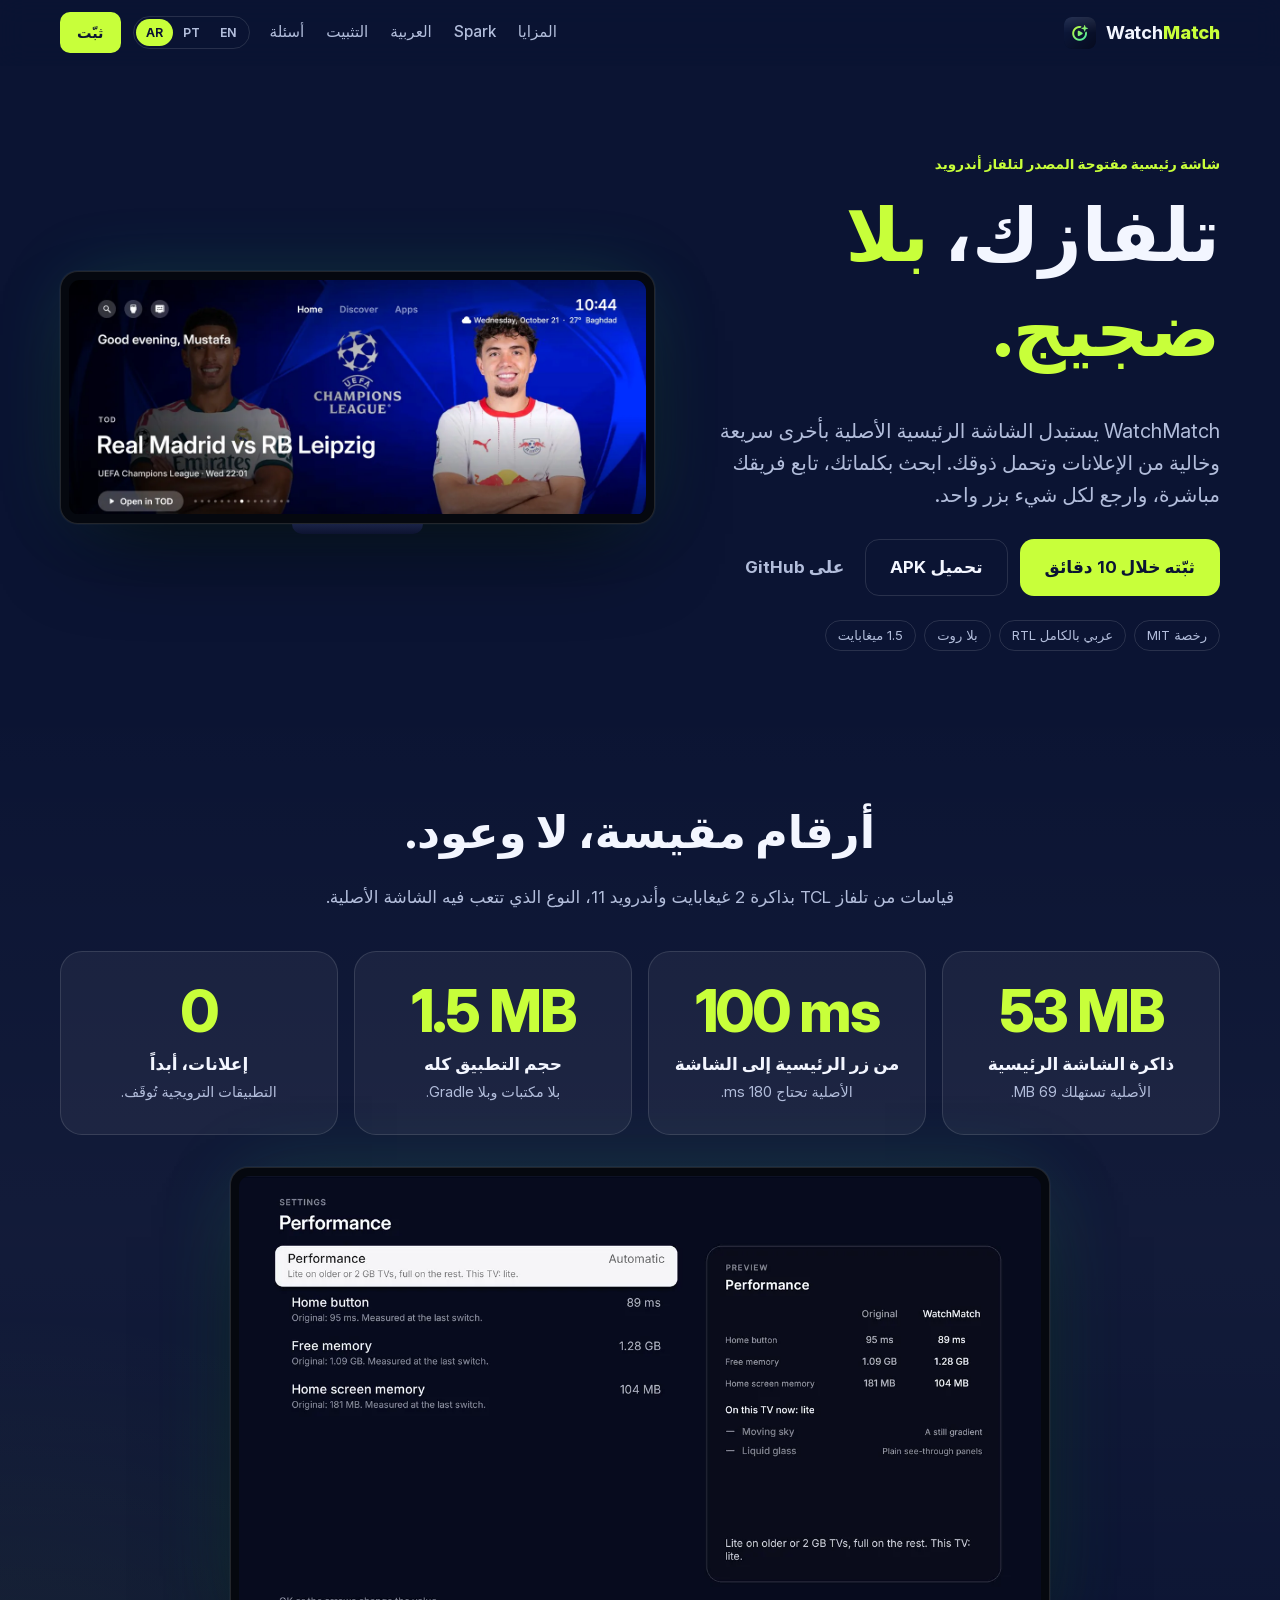
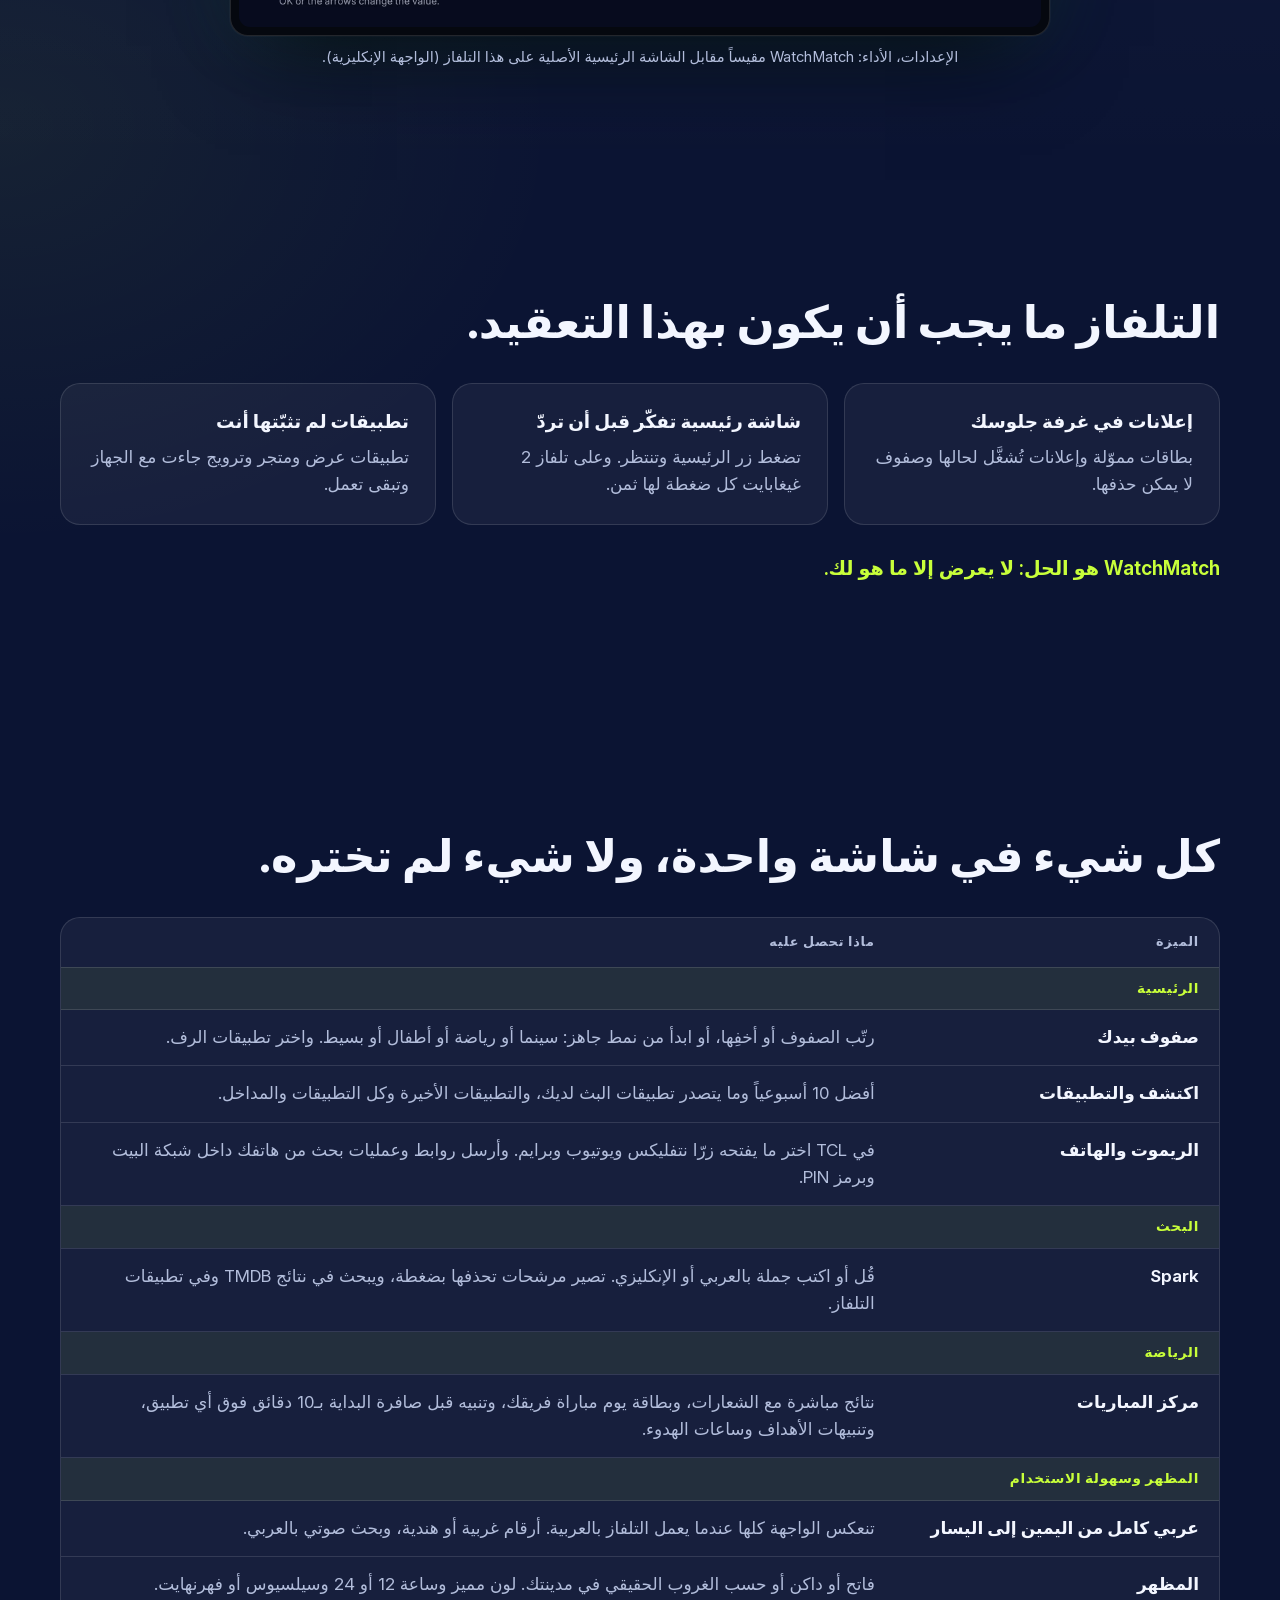
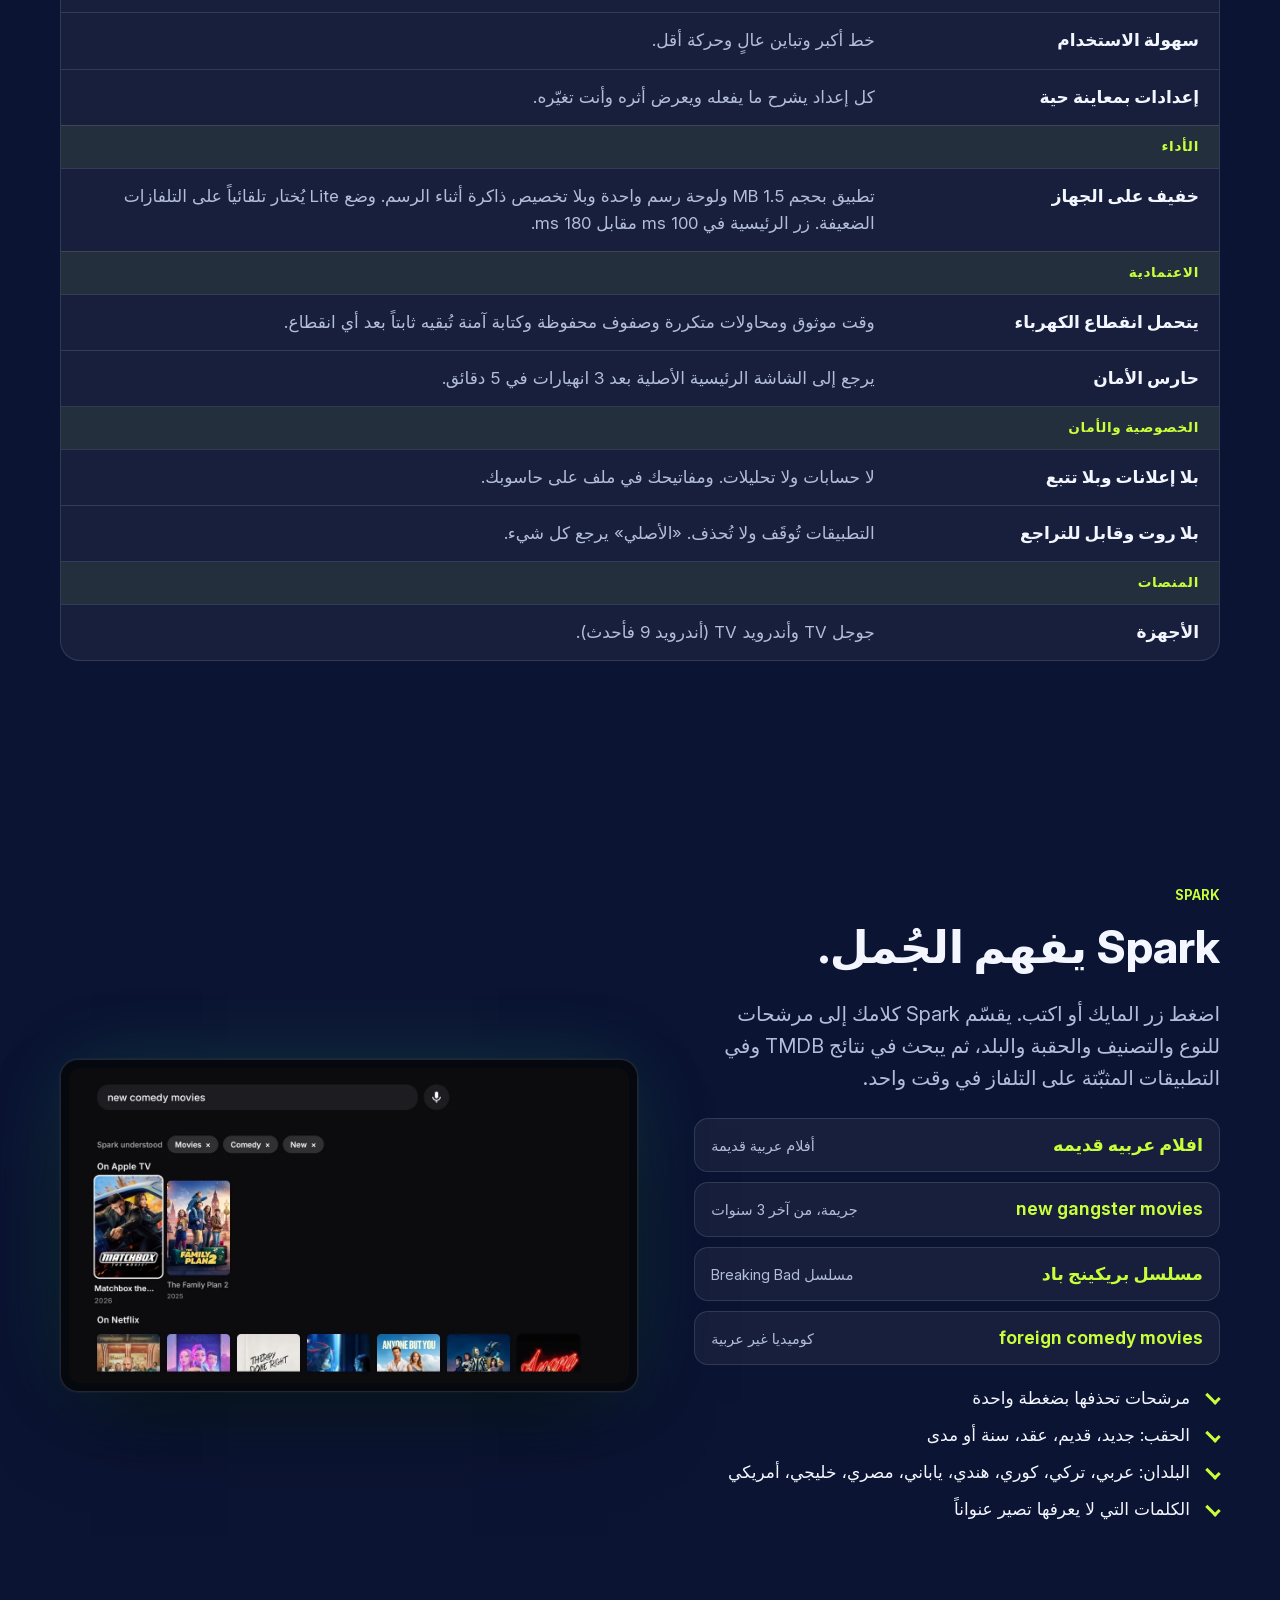
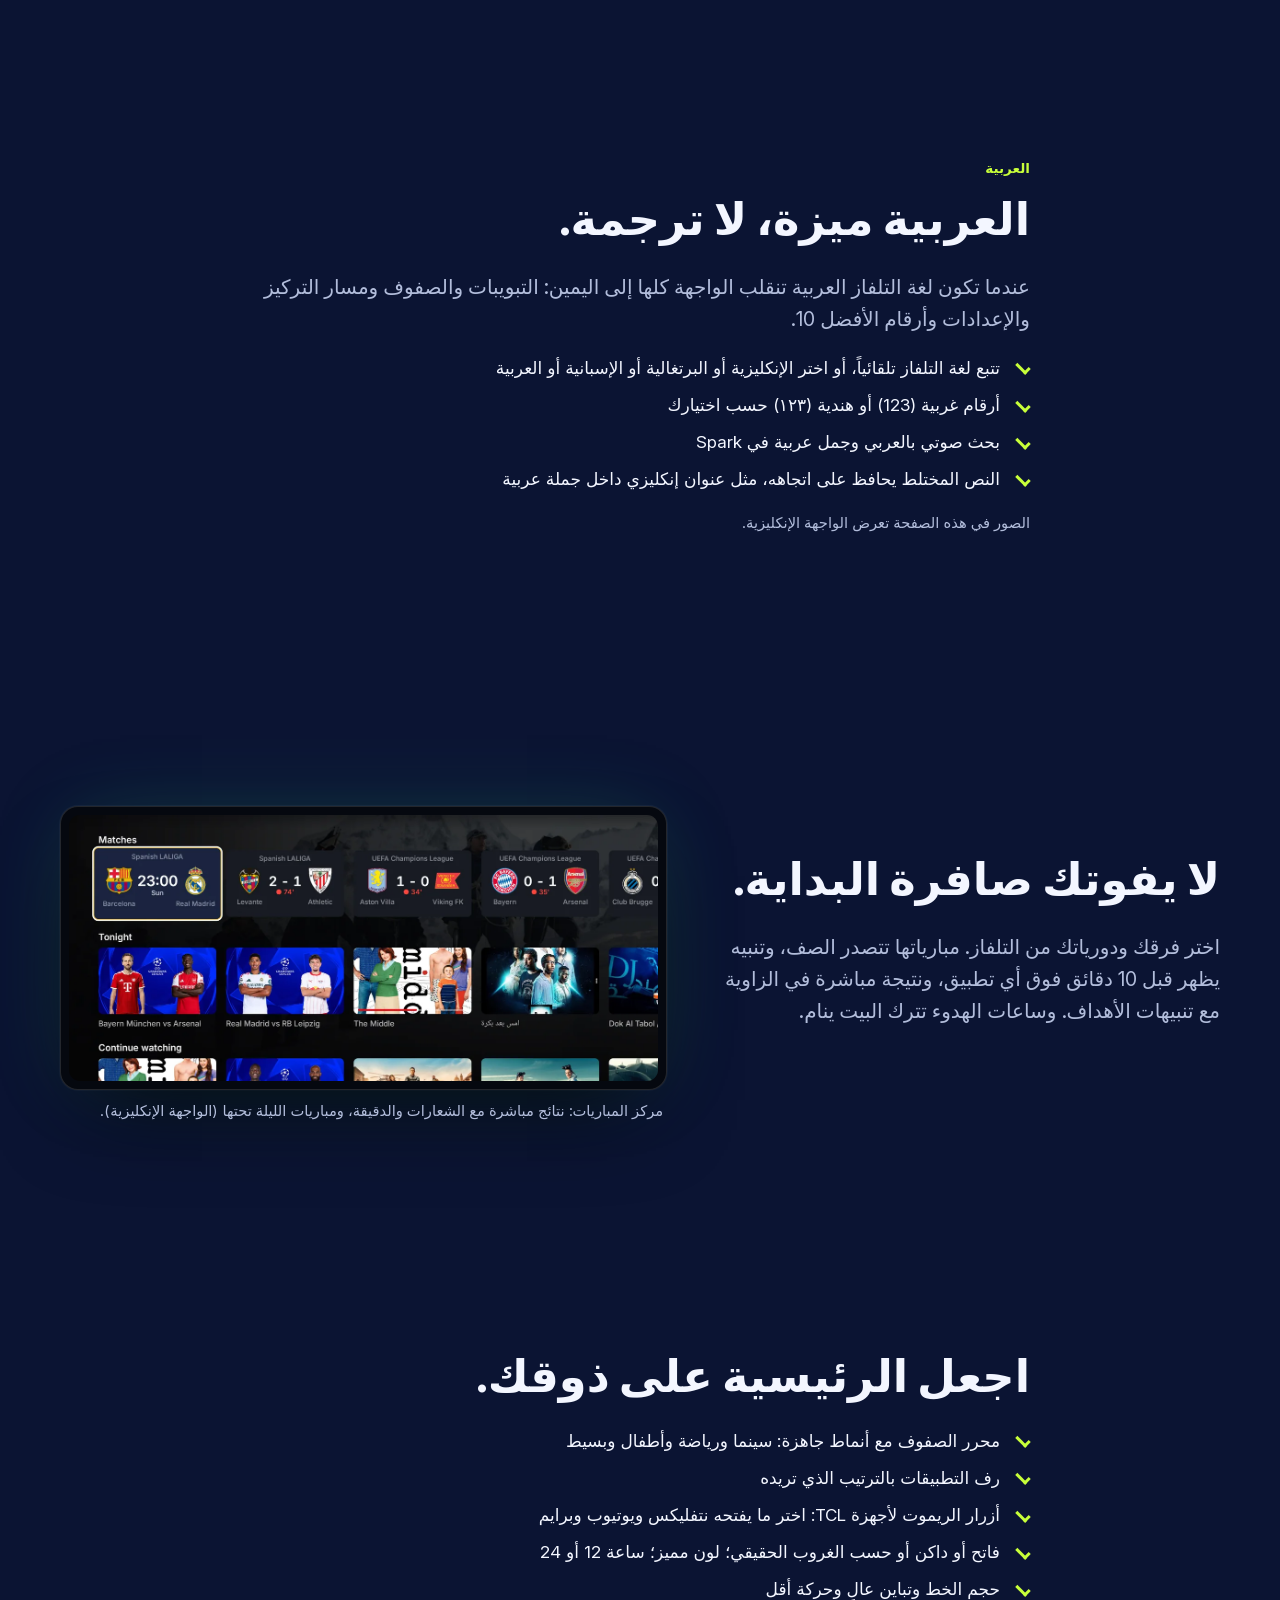
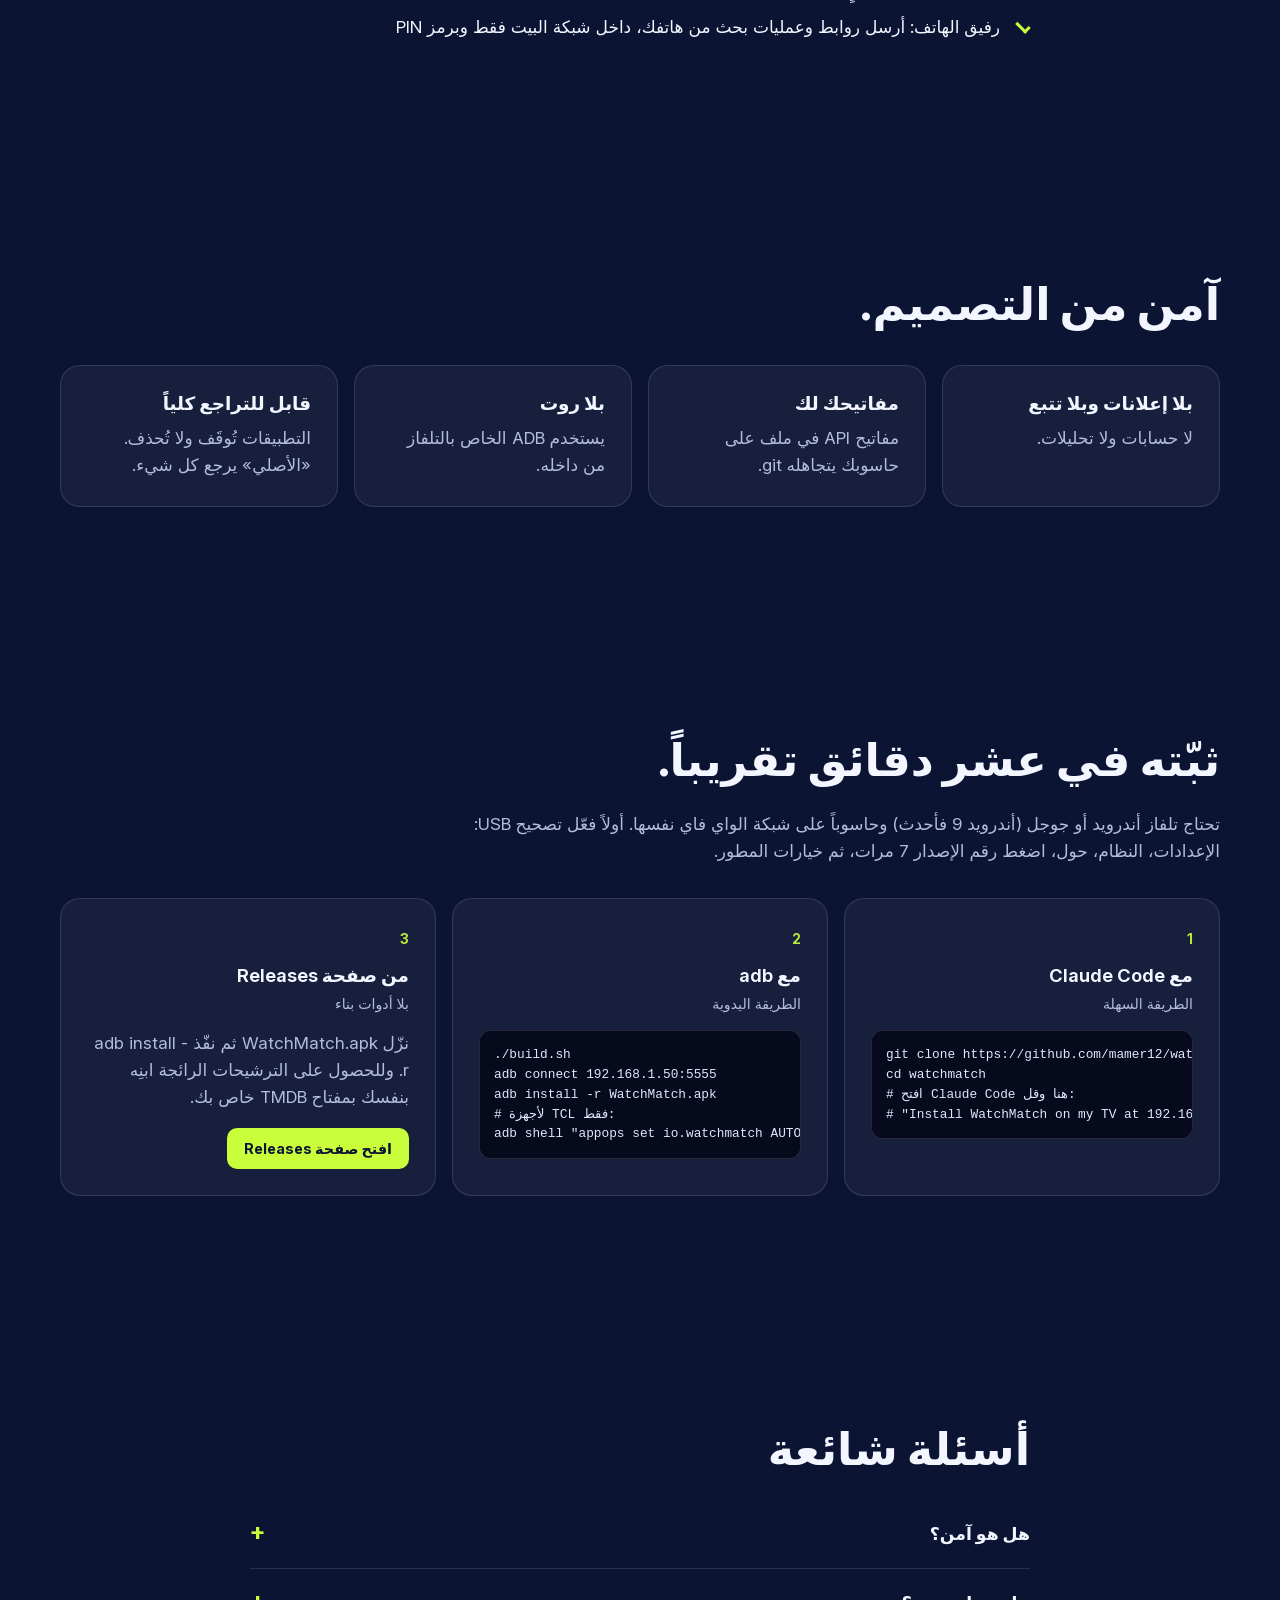
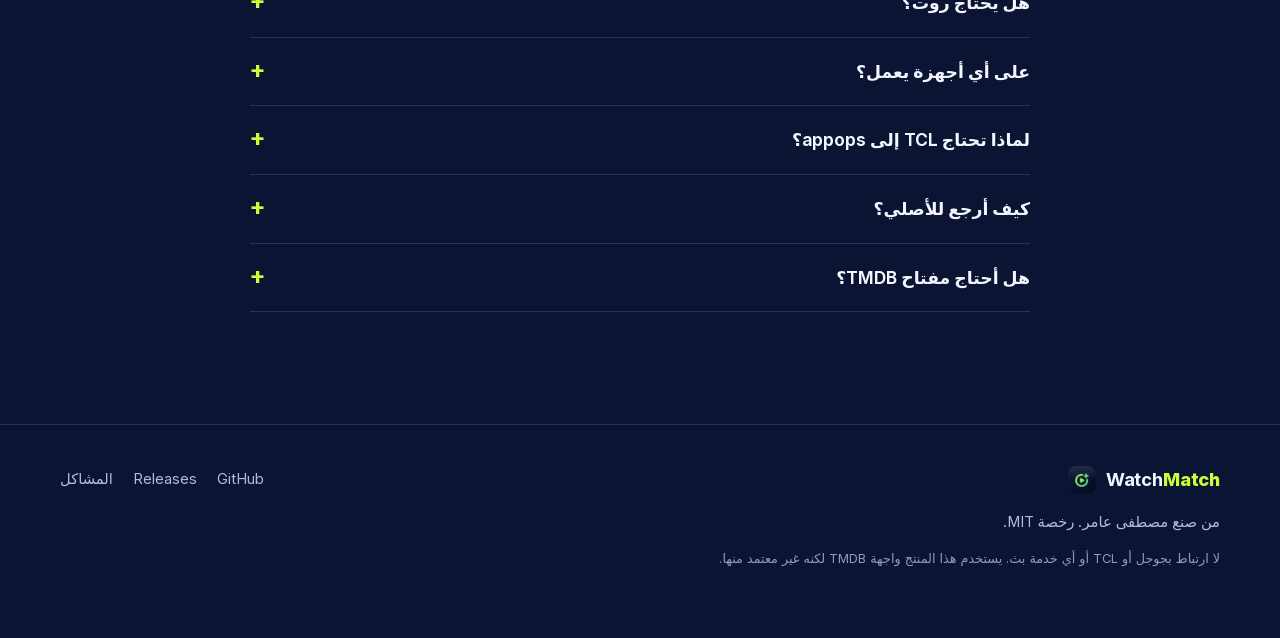
==== docs/ar/index.html @ 1498c00e "WatchMatch A fast Android TV home screen with Spark voice search, Match Centre, Arabic right to left" ====
<!doctype html>
<html lang="ar" dir="rtl">
<head>
  <meta charset="utf-8">
  <meta name="viewport" content="width=device-width, initial-scale=1, viewport-fit=cover">
  
  <title>WatchMatch: شاشة رئيسية سريعة وبلا إعلانات لتلفازك</title>
  <meta name="description" content="شاشة رئيسية مفتوحة المصدر لتلفاز أندرويد وجوجل، مع بحث Spark بالجمل العربية والإنكليزية، وواجهة عربية كاملة من اليمين إلى اليسار، ونتائج المباريات المباشرة وبلا إعلانات. زر واحد يرجع كل شيء.">
  <link rel="canonical" href="https://mamer12.github.io/watchmatch/ar/">
  <link rel="alternate" hreflang="en" href="https://mamer12.github.io/watchmatch/"><link rel="alternate" hreflang="pt-BR" href="https://mamer12.github.io/watchmatch/pt/"><link rel="alternate" hreflang="ar" href="https://mamer12.github.io/watchmatch/ar/"><link rel="alternate" hreflang="x-default" href="https://mamer12.github.io/watchmatch/">
  <meta name="theme-color" content="#0B1433">
  <meta property="og:type" content="website">
  <meta property="og:locale" content="ar_AR">
  <meta property="og:url" content="https://mamer12.github.io/watchmatch/ar/">
  <meta property="og:title" content="WatchMatch">
  <meta property="og:description" content="بلا إعلانات. بحث Spark بالعربي والإنكليزي. نتائج المباريات مباشرة. شاشة رئيسية تستجيب خلال 100 ملّي ثانية.">
  <meta property="og:image" content="https://mamer12.github.io/watchmatch/assets/og-ar.jpg">
  <meta property="og:image:width" content="1200">
  <meta property="og:image:height" content="630">
  <meta name="twitter:card" content="summary_large_image">
  <meta name="twitter:title" content="WatchMatch">
  <meta name="twitter:description" content="بلا إعلانات. بحث Spark بالعربي والإنكليزي. نتائج المباريات مباشرة. شاشة رئيسية تستجيب خلال 100 ملّي ثانية.">
  <meta name="twitter:image" content="https://mamer12.github.io/watchmatch/assets/og-ar.jpg">
  <link rel="icon" type="image/png" href="../assets/favicon-64.png">
  <link rel="apple-touch-icon" href="../assets/apple-touch-icon.png">
  <link rel="preload" href="../assets/fonts/InterVariable.ttf" as="font" type="font/ttf" crossorigin>
  <link rel="preload" as="image" href="../assets/media/home.webp" type="image/webp">
  <link rel="stylesheet" href="../styles.css">
</head>
<body>
<a class="skip" href="#main">انتقل إلى المحتوى</a>
<header class="nav" id="nav">
  <a class="brand" href="#top" aria-label="WatchMatch"><img src="../assets/icon-512.png" alt="" width="32" height="32"><span>Watch<b>Match</b></span></a>
  <nav class="links" aria-label="المزايا"><a href="#features">المزايا</a><a href="#spark">Spark</a><a href="#arabic">العربية</a><a href="#install">التثبيت</a><a href="#faq">أسئلة</a></nav>
  <div class="nav-end">
    <div class="langs" role="group" aria-label="اللغة"><a href="../" hreflang="en" lang="en" data-lang="en" aria-label="English">EN</a><a href="../pt/" hreflang="pt-BR" lang="pt-BR" data-lang="pt" aria-label="Português">PT</a><a href="../ar/" hreflang="ar" lang="ar" data-lang="ar" aria-label="العربية" aria-current="true">AR</a></div>
    <a class="btn btn-sm" href="#install">ثبّت</a>
  </div>
</header>
<main id="main">
<section class="hero" id="top">
  <div class="wrap hero-grid">
    <div class="hero-copy">
      <p class="eyebrow">شاشة رئيسية مفتوحة المصدر لتلفاز أندرويد</p>
      <h1>تلفازك، <span class="lime">بلا ضجيج.</span></h1>
      <p class="lead">WatchMatch يستبدل الشاشة الرئيسية الأصلية بأخرى سريعة وخالية من الإعلانات وتحمل ذوقك. ابحث بكلماتك، تابع فريقك مباشرة، وارجع لكل شيء بزر واحد.</p>
      <div class="cta">
        <a class="btn" href="#install">ثبّته خلال 10 دقائق</a>
        <a class="btn btn-ghost" href="https://github.com/mamer12/watchmatch/releases">تحميل APK</a>
        <a class="btn btn-link" href="https://github.com/mamer12/watchmatch">على GitHub</a>
      </div>
      <ul class="badges"><li>رخصة MIT</li><li>عربي بالكامل RTL</li><li>بلا روت</li><li>1.5 ميغابايت</li></ul>
    </div>
    <div class="hero-shot" data-reveal><figure class="tv tv-hero"><div class="tv-bezel"><video class="shot" src="../assets/media/tour.mp4" poster="../assets/media/home.webp" width="1280" height="720" autoplay muted loop playsinline preload="metadata" aria-label="جولة في WatchMatch: الشاشة الرئيسية واكتشف والتطبيقات وبحث Spark والإعدادات (الواجهة الإنكليزية معروضة)"></video></div><span class="tv-stand" aria-hidden="true"></span></figure></div>
  </div>
</section>

<section class="stats" aria-labelledby="stats-h">
  <div class="wrap">
    <h2 id="stats-h">أرقام مقيسة، لا وعود.</h2>
    <p class="sub">قياسات من تلفاز TCL بذاكرة 2 غيغابايت وأندرويد 11، النوع الذي تتعب فيه الشاشة الأصلية.</p>
    <div class="stat-grid"><div class="stat" data-reveal><b>53 MB</b><span>ذاكرة الشاشة الرئيسية</span><small>الأصلية تستهلك 69 MB.</small></div><div class="stat" data-reveal><b>100 ms</b><span>من زر الرئيسية إلى الشاشة</span><small>الأصلية تحتاج 180 ms.</small></div><div class="stat" data-reveal><b>1.5 MB</b><span>حجم التطبيق كله</span><small>بلا مكتبات وبلا Gradle.</small></div><div class="stat" data-reveal><b>0</b><span>إعلانات، أبداً</span><small>التطبيقات الترويجية تُوقَف.</small></div></div>
    <figure class="fig" data-reveal><div class="tv-bezel"><img class="shot" src="../assets/media/settings-performance.webp" width="1280" height="720" alt="صفحة الأداء في إعدادات WatchMatch تقارن زمن زر الرئيسية والذاكرة بالشاشة الأصلية (الواجهة الإنكليزية معروضة)" loading="lazy" decoding="async"></div><figcaption>الإعدادات، الأداء: WatchMatch مقيساً مقابل الشاشة الرئيسية الأصلية على هذا التلفاز (الواجهة الإنكليزية).</figcaption></figure>
  </div>
</section>

<section class="why">
  <div class="wrap">
    <h2>التلفاز ما يجب أن يكون بهذا التعقيد.</h2>
    <div class="cards3"><div class="card" data-reveal><h3>إعلانات في غرفة جلوسك</h3><p>بطاقات مموّلة وإعلانات تُشغَّل لحالها وصفوف لا يمكن حذفها.</p></div><div class="card" data-reveal><h3>شاشة رئيسية تفكّر قبل أن تردّ</h3><p>تضغط زر الرئيسية وتنتظر. وعلى تلفاز 2 غيغابايت كل ضغطة لها ثمن.</p></div><div class="card" data-reveal><h3>تطبيقات لم تثبّتها أنت</h3><p>تطبيقات عرض ومتجر وترويج جاءت مع الجهاز وتبقى تعمل.</p></div></div>
    <p class="why-end">WatchMatch هو الحل: لا يعرض إلا ما هو لك.</p>
  </div>
</section>

<section id="features" class="features">
  <div class="wrap">
    <h2>كل شيء في شاشة واحدة، ولا شيء لم تختره.</h2>
    <div class="ft-wrap" data-reveal><table class="ft"><thead><tr><th scope="col">الميزة</th><th scope="col">ماذا تحصل عليه</th></tr></thead><tbody><tr class="grp"><th colspan="2" scope="colgroup">الرئيسية</th></tr><tr><th scope="row">صفوف بيدك</th><td>رتّب الصفوف أو أخفِها، أو ابدأ من نمط جاهز: سينما أو رياضة أو أطفال أو بسيط. واختر تطبيقات الرف.</td></tr><tr><th scope="row">اكتشف والتطبيقات</th><td>أفضل 10 أسبوعياً وما يتصدر تطبيقات البث لديك، والتطبيقات الأخيرة وكل التطبيقات والمداخل.</td></tr><tr><th scope="row">الريموت والهاتف</th><td>في TCL اختر ما يفتحه زرّا نتفليكس ويوتيوب وبرايم. وأرسل روابط وعمليات بحث من هاتفك داخل شبكة البيت وبرمز PIN.</td></tr><tr class="grp"><th colspan="2" scope="colgroup">البحث</th></tr><tr><th scope="row">Spark</th><td>قُل أو اكتب جملة بالعربي أو الإنكليزي. تصير مرشحات تحذفها بضغطة، ويبحث في نتائج TMDB وفي تطبيقات التلفاز.</td></tr><tr class="grp"><th colspan="2" scope="colgroup">الرياضة</th></tr><tr><th scope="row">مركز المباريات</th><td>نتائج مباشرة مع الشعارات، وبطاقة يوم مباراة فريقك، وتنبيه قبل صافرة البداية بـ10 دقائق فوق أي تطبيق، وتنبيهات الأهداف وساعات الهدوء.</td></tr><tr class="grp"><th colspan="2" scope="colgroup">المظهر وسهولة الاستخدام</th></tr><tr><th scope="row">عربي كامل من اليمين إلى اليسار</th><td>تنعكس الواجهة كلها عندما يعمل التلفاز بالعربية. أرقام غربية أو هندية، وبحث صوتي بالعربي.</td></tr><tr><th scope="row">المظهر</th><td>فاتح أو داكن أو حسب الغروب الحقيقي في مدينتك. لون مميز وساعة 12 أو 24 وسيلسيوس أو فهرنهايت.</td></tr><tr><th scope="row">سهولة الاستخدام</th><td>خط أكبر وتباين عالٍ وحركة أقل.</td></tr><tr><th scope="row">إعدادات بمعاينة حية</th><td>كل إعداد يشرح ما يفعله ويعرض أثره وأنت تغيّره.</td></tr><tr class="grp"><th colspan="2" scope="colgroup">الأداء</th></tr><tr><th scope="row">خفيف على الجهاز</th><td>تطبيق بحجم 1.5 MB ولوحة رسم واحدة وبلا تخصيص ذاكرة أثناء الرسم. وضع Lite يُختار تلقائياً على التلفازات الضعيفة. زر الرئيسية في 100 ms مقابل 180 ms.</td></tr><tr class="grp"><th colspan="2" scope="colgroup">الاعتمادية</th></tr><tr><th scope="row">يتحمل انقطاع الكهرباء</th><td>وقت موثوق ومحاولات متكررة وصفوف محفوظة وكتابة آمنة تُبقيه ثابتاً بعد أي انقطاع.</td></tr><tr><th scope="row">حارس الأمان</th><td>يرجع إلى الشاشة الرئيسية الأصلية بعد 3 انهيارات في 5 دقائق.</td></tr><tr class="grp"><th colspan="2" scope="colgroup">الخصوصية والأمان</th></tr><tr><th scope="row">بلا إعلانات وبلا تتبع</th><td>لا حسابات ولا تحليلات. ومفاتيحك في ملف على حاسوبك.</td></tr><tr><th scope="row">بلا روت وقابل للتراجع</th><td>التطبيقات تُوقَف ولا تُحذف. «الأصلي» يرجع كل شيء.</td></tr><tr class="grp"><th colspan="2" scope="colgroup">المنصات</th></tr><tr><th scope="row">الأجهزة</th><td>جوجل TV وأندرويد TV (أندرويد 9 فأحدث).</td></tr></tbody></table></div>
  </div>
</section>



<section id="spark" class="spark">
  <div class="wrap two">
    <div>
      <p class="eyebrow">Spark</p>
      <h2>Spark يفهم الجُمل.</h2>
      <p class="lead">اضغط زر المايك أو اكتب. يقسّم Spark كلامك إلى مرشحات للنوع والتصنيف والحقبة والبلد، ثم يبحث في نتائج TMDB وفي التطبيقات المثبّتة على التلفاز في وقت واحد.</p>
      <ul class="examples"><li data-reveal><q dir="auto">افلام عربيه قديمه</q><span>أفلام عربية قديمة</span></li><li data-reveal><q dir="auto">new gangster movies</q><span>جريمة، من آخر 3 سنوات</span></li><li data-reveal><q dir="auto">مسلسل بريكينج باد</q><span>مسلسل Breaking Bad</span></li><li data-reveal><q dir="auto">foreign comedy movies</q><span>كوميديا غير عربية</span></li></ul>
      <ul class="ticks"><li>مرشحات تحذفها بضغطة واحدة</li><li>الحقب: جديد، قديم، عقد، سنة أو مدى</li><li>البلدان: عربي، تركي، كوري، هندي، ياباني، مصري، خليجي، أمريكي</li><li>الكلمات التي لا يعرفها تصير عنواناً</li></ul>
    </div>
    <div><figure class="fig" data-reveal><div class="tv-bezel"><img class="shot" src="../assets/media/spark.webp" width="1280" height="720" alt="Spark يحوّل جملة new comedy movies إلى مرشحات Movies وComedy وNew مع نتائج على Apple TV وNetflix (الواجهة الإنكليزية معروضة)" loading="lazy" decoding="async"></div></figure></div>
  </div>
</section>

<section id="arabic" class="arabic">
  <div class="wrap narrow">
    <p class="eyebrow">العربية</p>
    <h2>العربية ميزة، لا ترجمة.</h2>
    <p class="lead">عندما تكون لغة التلفاز العربية تنقلب الواجهة كلها إلى اليمين: التبويبات والصفوف ومسار التركيز والإعدادات وأرقام الأفضل 10.</p>
    <ul class="ticks"><li>تتبع لغة التلفاز تلقائياً، أو اختر الإنكليزية أو البرتغالية أو الإسبانية أو العربية</li><li>أرقام غربية (123) أو هندية (١٢٣) حسب اختيارك</li><li>بحث صوتي بالعربي وجمل عربية في Spark</li><li>النص المختلط يحافظ على اتجاهه، مثل عنوان إنكليزي داخل جملة عربية</li></ul>
    <p class="note">الصور في هذه الصفحة تعرض الواجهة الإنكليزية.</p>
  </div>
</section>

<section class="two-cols sports">
  <div class="wrap two flip2">
    <div><h2>لا يفوتك صافرة البداية.</h2><p class="lead">اختر فرقك ودورياتك من التلفاز. مبارياتها تتصدر الصف، وتنبيه يظهر قبل 10 دقائق فوق أي تطبيق، ونتيجة مباشرة في الزاوية مع تنبيهات الأهداف. وساعات الهدوء تترك البيت ينام.</p></div>
    <div><figure class="fig" data-reveal><div class="tv-bezel"><img class="shot" src="../assets/media/matches.webp" width="1280" height="577" alt="صف مركز المباريات مع نتائج مباشرة وشعارات الأندية ومباريات الليلة تحتها (الواجهة الإنكليزية معروضة)" loading="lazy" decoding="async"></div><figcaption>مركز المباريات: نتائج مباشرة مع الشعارات والدقيقة، ومباريات الليلة تحتها (الواجهة الإنكليزية).</figcaption></figure></div>
  </div>
</section>

<section class="control">
  <div class="wrap narrow"><h2>اجعل الرئيسية على ذوقك.</h2><ul class="ticks"><li>محرر الصفوف مع أنماط جاهزة: سينما ورياضة وأطفال وبسيط</li><li>رف التطبيقات بالترتيب الذي تريده</li><li>أزرار الريموت لأجهزة TCL: اختر ما يفتحه نتفليكس ويوتيوب وبرايم</li><li>فاتح أو داكن أو حسب الغروب الحقيقي؛ لون مميز؛ ساعة 12 أو 24</li><li>حجم الخط وتباين عالٍ وحركة أقل</li><li>رفيق الهاتف: أرسل روابط وعمليات بحث من هاتفك، داخل شبكة البيت فقط وبرمز PIN</li></ul></div>
</section>

<section class="privacy">
  <div class="wrap">
    <h2>آمن من التصميم.</h2>
    <div class="grid4"><div class="card" data-reveal><h3>بلا إعلانات وبلا تتبع</h3><p>لا حسابات ولا تحليلات.</p></div><div class="card" data-reveal><h3>مفاتيحك لك</h3><p>مفاتيح API في ملف على حاسوبك يتجاهله git.</p></div><div class="card" data-reveal><h3>بلا روت</h3><p>يستخدم ADB الخاص بالتلفاز من داخله.</p></div><div class="card" data-reveal><h3>قابل للتراجع كلياً</h3><p>التطبيقات تُوقَف ولا تُحذف. «الأصلي» يرجع كل شيء.</p></div></div>
  </div>
</section>

<section id="install" class="install">
  <div class="wrap">
    <h2>ثبّته في عشر دقائق تقريباً.</h2>
    <p class="sub">تحتاج تلفاز أندرويد أو جوجل (أندرويد 9 فأحدث) وحاسوباً على شبكة الواي فاي نفسها. أولاً فعّل تصحيح USB: الإعدادات، النظام، حول، اضغط رقم الإصدار 7 مرات، ثم خيارات المطور.</p>
    <div class="cards3 paths"><div class="card path" data-reveal><span class="num">1</span><h3>مع Claude Code</h3><small>الطريقة السهلة</small><pre dir="ltr"><code>git clone https://github.com/mamer12/watchmatch
cd watchmatch
# افتح Claude Code هنا وقل:
# &quot;Install WatchMatch on my TV at 192.168.1.50. I live in Baghdad.&quot;</code></pre></div><div class="card path" data-reveal><span class="num">2</span><h3>مع adb</h3><small>الطريقة اليدوية</small><pre dir="ltr"><code>./build.sh
adb connect 192.168.1.50:5555
adb install -r WatchMatch.apk
# لأجهزة TCL فقط:
adb shell &quot;appops set io.watchmatch AUTO_START allow || appops set io.watchmatch APP_AUTO_START allow&quot;</code></pre></div><div class="card path" data-reveal><span class="num">3</span><h3>من صفحة Releases</h3><small>بلا أدوات بناء</small><p>نزّل WatchMatch.apk ثم نفّذ adb install -r. وللحصول على الترشيحات الرائجة ابنِه بنفسك بمفتاح TMDB خاص بك.</p><a class="btn btn-sm" href="https://github.com/mamer12/watchmatch/releases">افتح صفحة Releases</a></div></div>
  </div>
</section>

<section id="faq" class="faq">
  <div class="wrap narrow">
    <h2>أسئلة شائعة</h2>
    <details><summary>هل هو آمن؟</summary><p>لا يحذف أي تطبيق، ويضع الصورة والصوت والمداخل وخدمات جوجل في قائمة محمية، ويمكن التراجع عن كل شيء. والشيفرة مفتوحة لتقرأها.</p></details><details><summary>هل يحتاج روت؟</summary><p>لا. بعد أن تسمح بالتصحيح مرة واحدة يستخدم التطبيق ADB الخاص بالتلفاز عبر 127.0.0.1.</p></details><details><summary>على أي أجهزة يعمل؟</summary><p>جوجل TV وأندرويد TV من أندرويد 9: TCL وسوني وهايسنس وفيليبس وشاومي وChromecast وGoogle TV Streamer وonn 4K وNVIDIA Shield.</p></details><details><summary>لماذا تحتاج TCL إلى appops؟</summary><p>TCL تمنع الخدمات الخلفية افتراضياً، فلا يعمل التبديل ولا حارس الأمان. سطرا appops يسمحان لها.</p></details><details><summary>كيف أرجع للأصلي؟</summary><p>افتح WatchMatch ثم الشاشة الرئيسية ثم «الأصلي». يرجع كل شيء كما كان. وبعد ثلاثة انهيارات في خمس دقائق يرجع تلقائياً.</p></details><details><summary>هل أحتاج مفتاح TMDB؟</summary><p>فقط لترشيحات الأفلام الرائجة وصور شاشة التوقف. مجاني ويستغرق دقيقتين.</p></details>
  </div>
</section>
</main>
<footer class="foot">
  <div class="wrap">
    <div class="foot-row">
      <a class="brand" href="#top"><img src="../assets/icon-512.png" alt="" width="28" height="28"><span>Watch<b>Match</b></span></a>
      <nav aria-label="GitHub"><a href="https://github.com/mamer12/watchmatch">GitHub</a><a href="https://github.com/mamer12/watchmatch/releases">Releases</a><a href="https://github.com/mamer12/watchmatch/issues">المشاكل</a></nav>
    </div>
    <p>من صنع مصطفى عامر. رخصة MIT.</p>
    <p class="fine">لا ارتباط بجوجل أو TCL أو أي خدمة بث. يستخدم هذا المنتج واجهة TMDB لكنه غير معتمد منها.</p>
  </div>
</footer>
<script src="../app.js" defer></script>
</body>
</html>
---- docs/styles.css ----
@font-face {
  font-family: "Inter";
  src: url("assets/fonts/InterVariable.ttf") format("truetype");
  font-weight: 100 900;
  font-display: swap;
}

:root {
  --bg: #0b1433;
  --bg-2: #0f1b42;
  --card: rgba(255, 255, 255, 0.05);
  --card-2: rgba(255, 255, 255, 0.09);
  --line: rgba(255, 255, 255, 0.12);
  --ink: #f3f6ff;
  --muted: #b2bddb;
  --lime: #c8ff3a;
  --lime-ink: #0b1433;
  --green: #35e08a;
  --max: 1160px;
  --ease: cubic-bezier(0.16, 1, 0.3, 1);
  color-scheme: dark;
}

*, *::before, *::after { box-sizing: border-box; }
html { scroll-behavior: smooth; scroll-padding-top: 76px; -webkit-text-size-adjust: 100%; }
body {
  margin: 0;
  background: var(--bg);
  color: var(--ink);
  font-family: "Inter", "Noto Sans Arabic", "Segoe UI", Tahoma, system-ui, sans-serif;
  font-size: 17px;
  line-height: 1.6;
  -webkit-font-smoothing: antialiased;
  background-image: radial-gradient(900px 500px at 80% -5%, rgba(53, 224, 138, 0.14), transparent 70%),
    radial-gradient(800px 600px at 0% 20%, rgba(200, 255, 58, 0.06), transparent 70%);
  background-repeat: no-repeat;
}
img { max-width: 100%; height: auto; display: block; }
a { color: inherit; }
h1, h2, h3 { line-height: 1.12; margin: 0 0 0.5em; letter-spacing: -0.02em; }
:lang(ar) h1, :lang(ar) h2, :lang(ar) h3 { letter-spacing: 0; line-height: 1.3; }
h1 { font-size: clamp(2.5rem, 6vw, 4.6rem); font-weight: 800; }
h2 { font-size: clamp(1.8rem, 3.6vw, 2.8rem); font-weight: 750; }
h3 { font-size: 1.15rem; font-weight: 650; }
p { margin: 0 0 1em; }
.wrap { width: min(var(--max), 100% - 32px); margin-inline: auto; }
.narrow { max-width: 780px; }
section { padding: clamp(56px, 9vw, 112px) 0; }
.lime { color: var(--lime); }
.eyebrow { color: var(--lime); font-weight: 650; font-size: 0.85rem; letter-spacing: 0.12em; text-transform: uppercase; margin-bottom: 0.8em; }
:lang(ar) .eyebrow { letter-spacing: 0; }
.lead { font-size: clamp(1.05rem, 1.6vw, 1.25rem); color: var(--muted); max-width: 40em; }
.sub { color: var(--muted); max-width: 44em; }

.skip { position: absolute; inset-inline-start: 12px; top: -60px; background: var(--lime); color: var(--lime-ink); padding: 8px 14px; border-radius: 8px; z-index: 100; font-weight: 650; }
.skip:focus { top: 10px; }
:focus-visible { outline: 3px solid var(--lime); outline-offset: 3px; border-radius: 6px; }

/* nav */
.nav { position: sticky; top: 0; z-index: 50; display: flex; align-items: center; gap: 20px; padding: 12px max(16px, calc((100% - var(--max)) / 2)); background: rgba(11, 20, 51, 0.72); backdrop-filter: blur(14px); -webkit-backdrop-filter: blur(14px); border-bottom: 1px solid transparent; transition: border-color 0.3s; }
.nav.scrolled { border-color: var(--line); }
.brand { display: inline-flex; align-items: center; gap: 10px; text-decoration: none; font-weight: 700; font-size: 1.15rem; letter-spacing: -0.01em; direction: ltr; }
.brand img { border-radius: 8px; }
.brand b { color: var(--lime); font-weight: 800; }
.links { display: flex; gap: 22px; margin-inline-start: auto; }
.links a { text-decoration: none; color: var(--muted); font-size: 0.95rem; font-weight: 500; transition: color 0.2s; }
.links a:hover { color: var(--ink); }
.nav-end { display: flex; align-items: center; gap: 12px; }
.langs { display: inline-flex; border: 1px solid var(--line); border-radius: 999px; padding: 2px; }
.langs a { text-decoration: none; font-size: 0.75rem; font-weight: 650; padding: 4px 10px; border-radius: 999px; color: var(--muted); }
.langs a[aria-current] { background: var(--lime); color: var(--lime-ink); }

/* buttons */
.btn { display: inline-flex; align-items: center; justify-content: center; gap: 8px; padding: 14px 24px; border-radius: 14px; background: var(--lime); color: var(--lime-ink); font-weight: 700; text-decoration: none; border: 1px solid transparent; transition: transform 0.25s var(--ease), box-shadow 0.25s; }
.btn:hover { transform: translateY(-2px); box-shadow: 0 10px 30px -8px rgba(200, 255, 58, 0.55); }
.btn-sm { padding: 8px 16px; border-radius: 10px; font-size: 0.9rem; }
.btn-ghost { background: transparent; color: var(--ink); border-color: var(--line); }
.btn-ghost:hover { box-shadow: none; background: var(--card-2); }
.btn-link { background: transparent; color: var(--muted); padding-inline: 8px; }
.btn-link:hover { box-shadow: none; color: var(--ink); }

/* hero */
.hero { padding-top: clamp(40px, 7vw, 88px); padding-bottom: 40px; }
.hero-grid { display: grid; grid-template-columns: minmax(0, 1fr) minmax(0, 1.15fr); gap: 48px; align-items: center; }
.cta { display: flex; flex-wrap: wrap; gap: 12px; margin: 28px 0 24px; align-items: center; }
.badges { list-style: none; padding: 0; margin: 0; display: flex; flex-wrap: wrap; gap: 8px; }
.badges li { border: 1px solid var(--line); border-radius: 999px; padding: 4px 12px; font-size: 0.82rem; color: var(--muted); }

/* TV frame */
.tv { margin: 0; }
.tv-bezel { background: #05080f; padding: 8px; border-radius: 18px; border: 1px solid var(--line); box-shadow: 0 40px 90px -30px rgba(0, 0, 0, 0.8), 0 0 0 1px rgba(255, 255, 255, 0.04), 0 0 80px -20px rgba(53, 224, 138, 0.25); }
.tv-bezel .shot { border-radius: 11px; width: 100%; }
.tv-stand { display: block; width: 22%; height: 10px; margin: 0 auto; background: linear-gradient(#1a2347, #0d1330); border-radius: 0 0 10px 10px; }

/* stats */
.stats { background: linear-gradient(180deg, transparent, rgba(255, 255, 255, 0.03), transparent); text-align: center; }
.stats .sub { margin-inline: auto; }
.stat-grid { display: grid; grid-template-columns: repeat(4, minmax(0, 1fr)); gap: 16px; margin-top: 40px; }
.stat { background: var(--card); border: 1px solid var(--line); border-radius: 22px; padding: 28px 16px; }
.stat b { display: block; font-size: clamp(2.4rem, 5vw, 3.6rem); font-weight: 800; color: var(--lime); letter-spacing: -0.03em; line-height: 1.1; direction: ltr; }
.stat span { display: block; font-weight: 650; margin-top: 8px; }
.stat small { color: var(--muted); font-size: 0.9rem; }

/* cards */
.card { background: var(--card); border: 1px solid var(--line); border-radius: 20px; padding: 26px; }
.card p { color: var(--muted); margin: 0; }
.cards3 { display: grid; grid-template-columns: repeat(3, minmax(0, 1fr)); gap: 16px; margin-top: 32px; }
.grid4 { display: grid; grid-template-columns: repeat(4, minmax(0, 1fr)); gap: 16px; margin-top: 32px; }
.why-end { margin-top: 28px; font-size: 1.2rem; font-weight: 650; color: var(--lime); }
.feat .num, .path .num { display: inline-block; color: var(--lime); font-weight: 700; font-size: 0.85rem; margin-bottom: 14px; opacity: 0.9; }
.card.big { padding: clamp(24px, 4vw, 44px); }
.card.big h2 { font-size: clamp(1.5rem, 2.6vw, 2.1rem); }
.cols { display: grid; grid-template-columns: minmax(0, 1fr) minmax(0, 1fr); gap: 16px; }

/* gallery */
.gal { display: grid; grid-template-columns: minmax(0, 1fr) minmax(0, 1fr); gap: 28px; margin-top: 32px; }
.gal figure { margin: 0; }
.gal figcaption { color: var(--muted); font-size: 0.92rem; margin-top: 10px; padding-inline: 4px; }

/* two column blocks */
.two { display: grid; grid-template-columns: minmax(0, 1fr) minmax(0, 1.1fr); gap: 56px; align-items: center; }
.two.flip { grid-template-columns: minmax(0, 0.8fr) minmax(0, 1.2fr); }
.ticks { list-style: none; padding: 0; margin: 20px 0 0; }
.ticks li { position: relative; padding-inline-start: 30px; margin-bottom: 10px; color: var(--ink); }
.ticks li::before { content: ""; position: absolute; inset-inline-start: 0; top: 0.5em; width: 14px; height: 8px; border-inline-start: 3px solid var(--lime); border-bottom: 3px solid var(--lime); transform: rotate(-45deg); }
:lang(ar) .ticks li::before { transform: rotate(45deg); }
.examples { list-style: none; padding: 0; margin: 24px 0 0; display: grid; gap: 10px; }
.examples li { display: flex; flex-wrap: wrap; align-items: baseline; justify-content: space-between; gap: 6px 16px; background: var(--card); border: 1px solid var(--line); border-radius: 14px; padding: 12px 16px; }
.examples q { quotes: none; font-weight: 650; font-size: 1.1rem; color: var(--lime); }
.examples span { color: var(--muted); font-size: 0.9rem; }
.wm-card { aspect-ratio: 1; max-width: 340px; margin: auto; border-radius: 36px; background: radial-gradient(circle at 30% 20%, #1b2b66, #0b1433 70%); border: 1px solid var(--line); display: grid; place-content: center; justify-items: center; gap: 14px; font-size: 2rem; direction: ltr; box-shadow: 0 0 80px -20px rgba(200, 255, 58, 0.3); }
.note { color: var(--muted); font-size: 0.92rem; margin-top: 18px; }
.note a { color: var(--lime); }

/* install */
.path small { display: block; color: var(--muted); margin: -4px 0 14px; }
pre { margin: 0; background: #060a1c; border: 1px solid var(--line); border-radius: 12px; padding: 14px; overflow-x: auto; font-size: 0.8rem; line-height: 1.55; text-align: left; }
code { font-family: ui-monospace, "SF Mono", Menlo, Consolas, monospace; color: #dfe8ff; }
.path p { margin-bottom: 16px; }

/* faq */
details { border-bottom: 1px solid var(--line); }
summary { cursor: pointer; padding: 20px 0; font-weight: 650; font-size: 1.08rem; list-style: none; display: flex; justify-content: space-between; gap: 16px; }
summary::-webkit-details-marker { display: none; }
summary::after { content: "+"; color: var(--lime); font-size: 1.5rem; line-height: 1; transition: transform 0.25s; }
details[open] summary::after { transform: rotate(45deg); }
details p { color: var(--muted); padding-bottom: 20px; margin: 0; }

/* footer */
.foot { border-top: 1px solid var(--line); padding: 40px 0 56px; color: var(--muted); font-size: 0.92rem; }
.foot-row { display: flex; flex-wrap: wrap; justify-content: space-between; align-items: center; gap: 16px; margin-bottom: 16px; }
.foot nav { display: flex; flex-wrap: wrap; gap: 20px; }
.foot nav a { text-decoration: none; }
.foot nav a:hover { color: var(--ink); }
.foot .brand { color: var(--ink); }
.fine { font-size: 0.8rem; opacity: 0.8; max-width: 60em; }

/* reveal */
.js [data-reveal] { opacity: 0; transform: translateY(18px); transition: opacity 0.7s var(--ease), transform 0.7s var(--ease); transition-delay: var(--d, 0s); }
.js [data-reveal].in { opacity: 1; transform: none; }

@media (max-width: 980px) {
  .links { display: none; }
  .nav-end { margin-inline-start: auto; }
  .hero-grid, .two, .two.flip { grid-template-columns: minmax(0, 1fr); gap: 32px; }
  .stat-grid, .grid4 { grid-template-columns: minmax(0, 1fr) minmax(0, 1fr); }
  .cards3 { grid-template-columns: minmax(0, 1fr); }
}
@media (max-width: 640px) {
  body { font-size: 16px; }
  .gal, .cols { grid-template-columns: minmax(0, 1fr); }
  .btn { width: 100%; }
  .btn-link { width: auto; }
  .nav .btn-sm { display: none; }
  .stat-grid, .grid4 { grid-template-columns: minmax(0, 1fr); }
}
@media (prefers-reduced-motion: reduce) {
  html { scroll-behavior: auto; }
  *, *::before, *::after { transition: none !important; animation: none !important; }
  .js [data-reveal] { opacity: 1; transform: none; }
}

/* video, figures, features table */
.tv-bezel video { display: block; width: 100%; height: auto; border-radius: 11px; background: #05080f; }
.fig { margin: 32px auto 0; max-width: 820px; }
.fig figcaption { color: var(--muted); font-size: 0.92rem; margin-top: 10px; padding-inline: 4px; }
.arabic .lead, .control h2 { max-width: 46em; }
.flip2 { grid-template-columns: minmax(0, 0.9fr) minmax(0, 1.1fr); }
.ft-wrap { margin-top: 32px; border: 1px solid var(--line); border-radius: 20px; overflow: hidden; background: var(--card); }
.ft { width: 100%; border-collapse: collapse; text-align: start; }
.ft th, .ft td { padding: 14px 20px; vertical-align: top; text-align: start; border-top: 1px solid var(--line); }
.ft thead th { color: var(--muted); font-size: 0.8rem; letter-spacing: 0.06em; text-transform: uppercase; border-top: 0; }
.ft tbody th[scope="row"] { font-weight: 650; width: 28%; }
.ft td { color: var(--muted); }
.ft tr.grp th { background: rgba(200, 255, 58, 0.07); color: var(--lime); font-size: 0.85rem; letter-spacing: 0.05em; text-transform: uppercase; padding-block: 10px; }
@media (max-width: 640px) {
  .ft thead { display: none; }
  .ft tr, .ft th, .ft td { display: block; width: auto !important; }
  .ft tr:not(.grp) { padding: 12px 16px; border-top: 1px solid var(--line); }
  .ft th, .ft td { border: 0; padding: 2px 0; }
  .ft tr.grp th { padding: 10px 16px; }
  .flip2 { grid-template-columns: minmax(0, 1fr); }
}
@media (max-width: 980px) { .flip2 { grid-template-columns: minmax(0, 1fr); } }
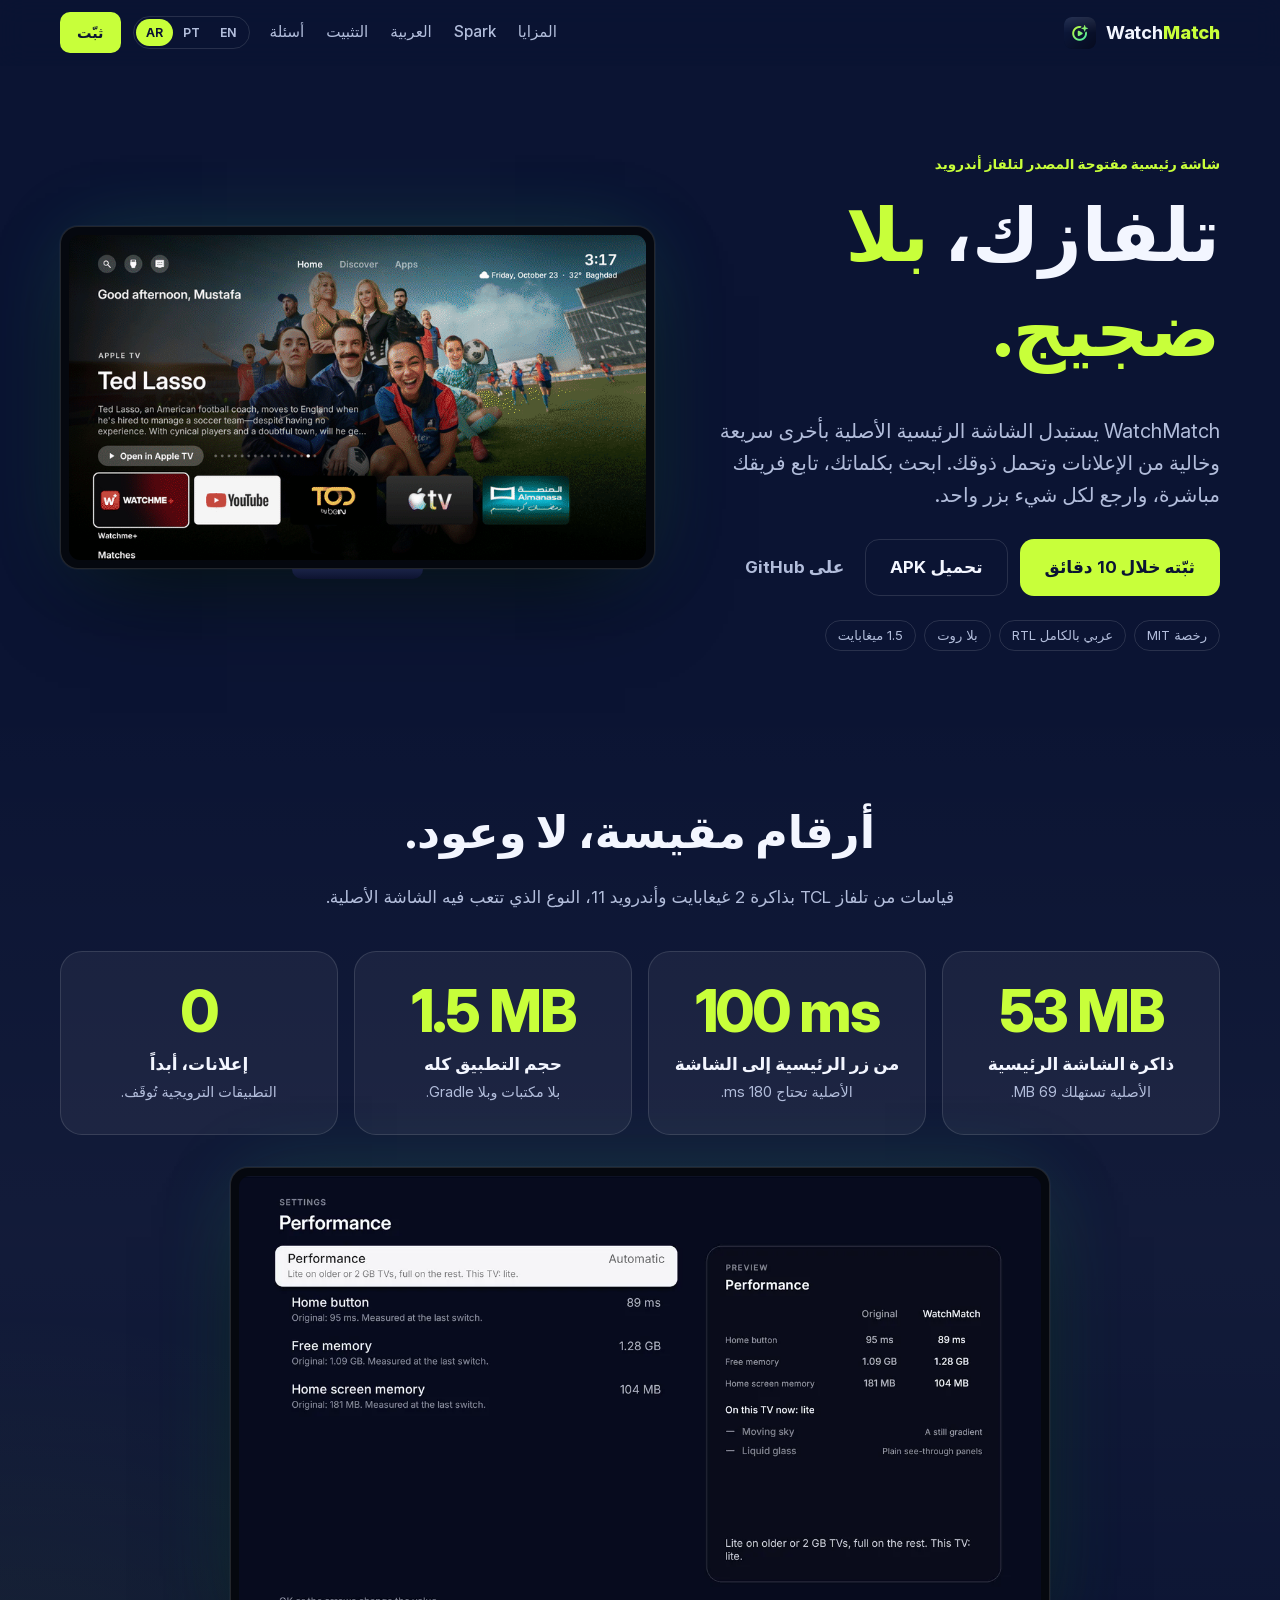
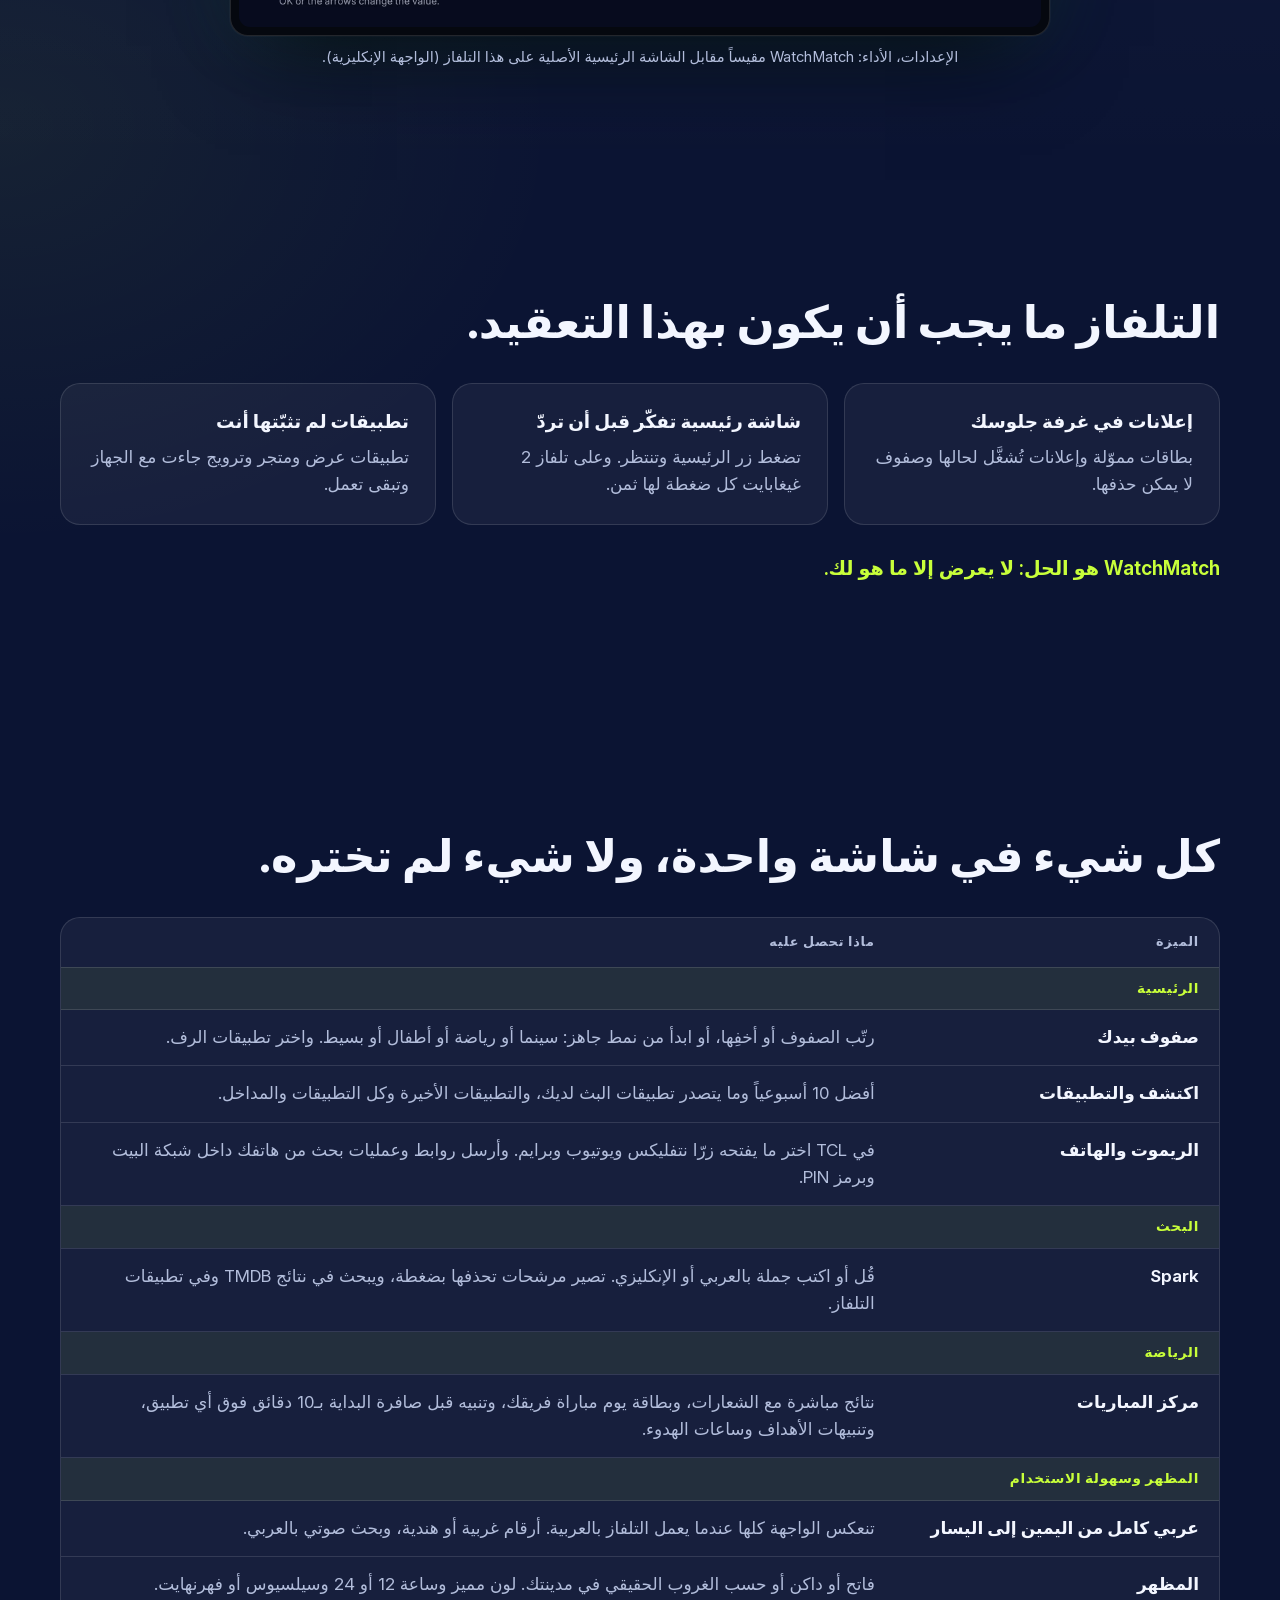
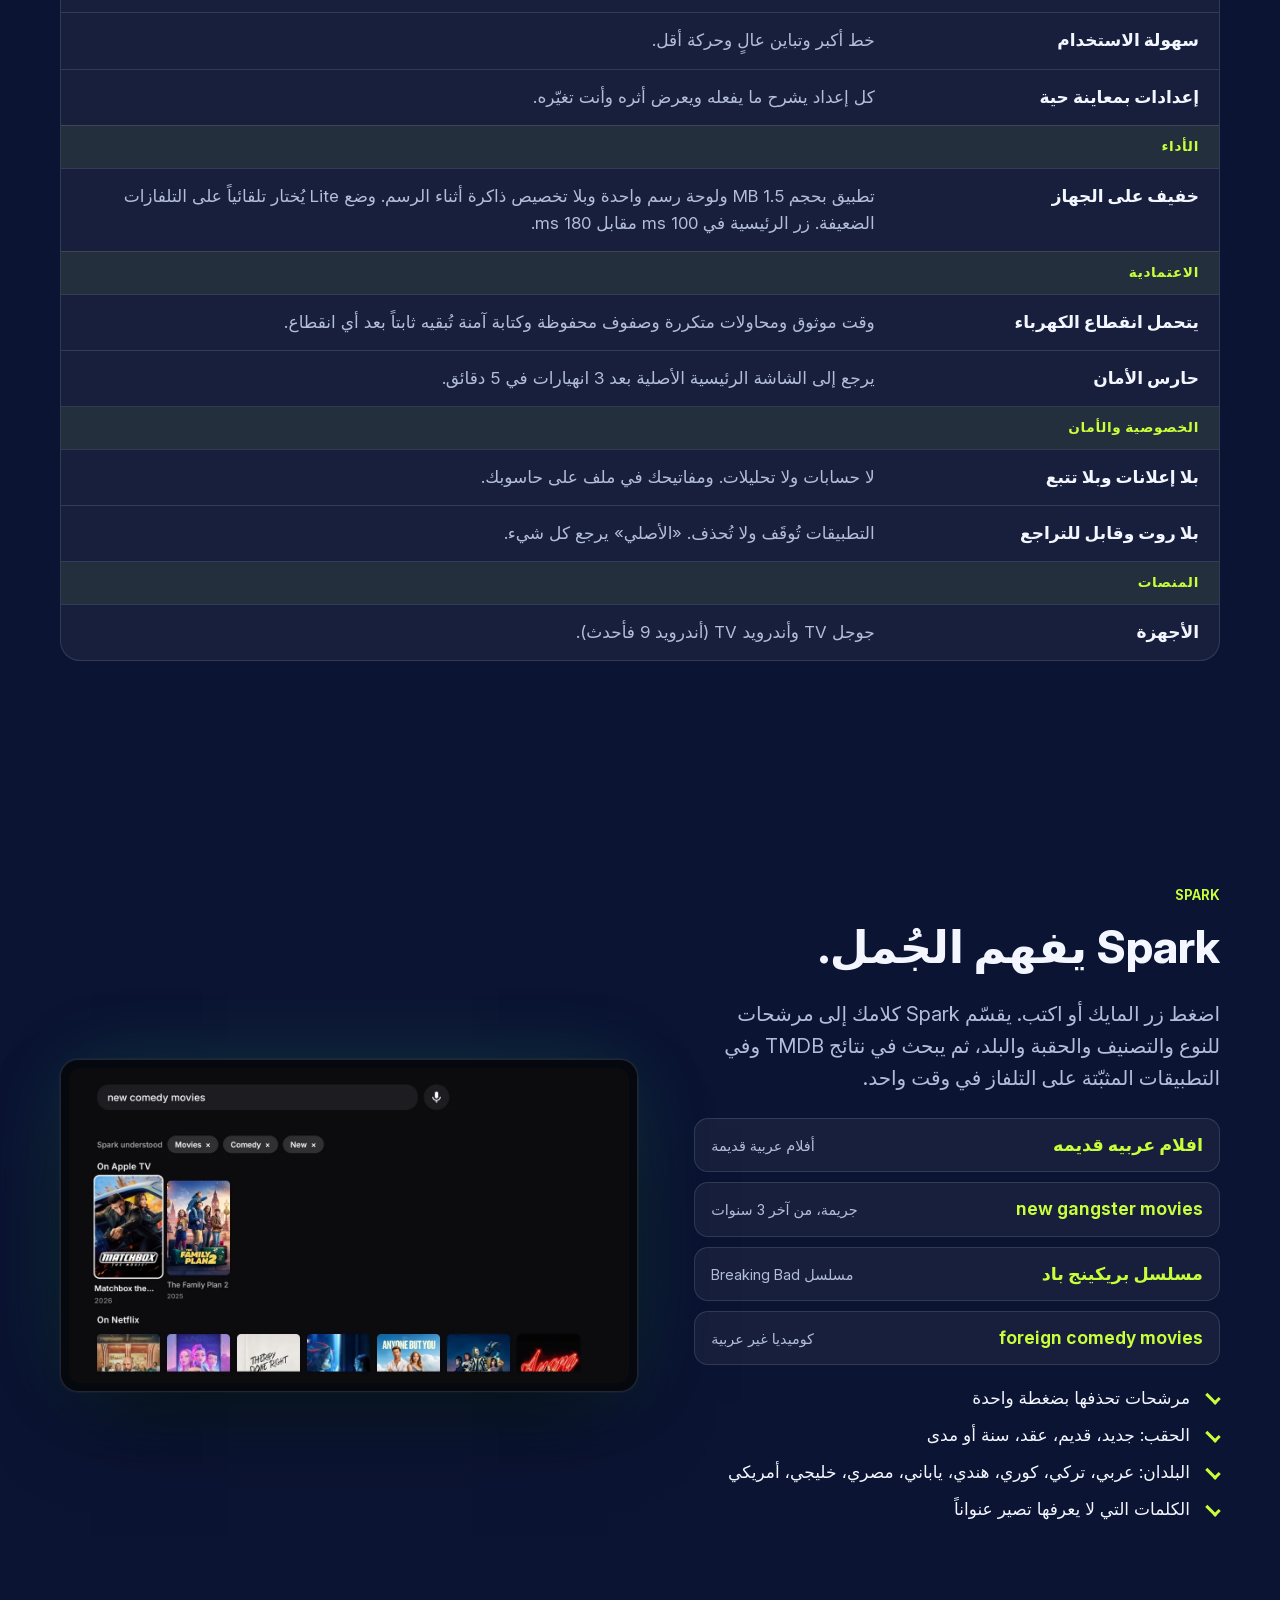
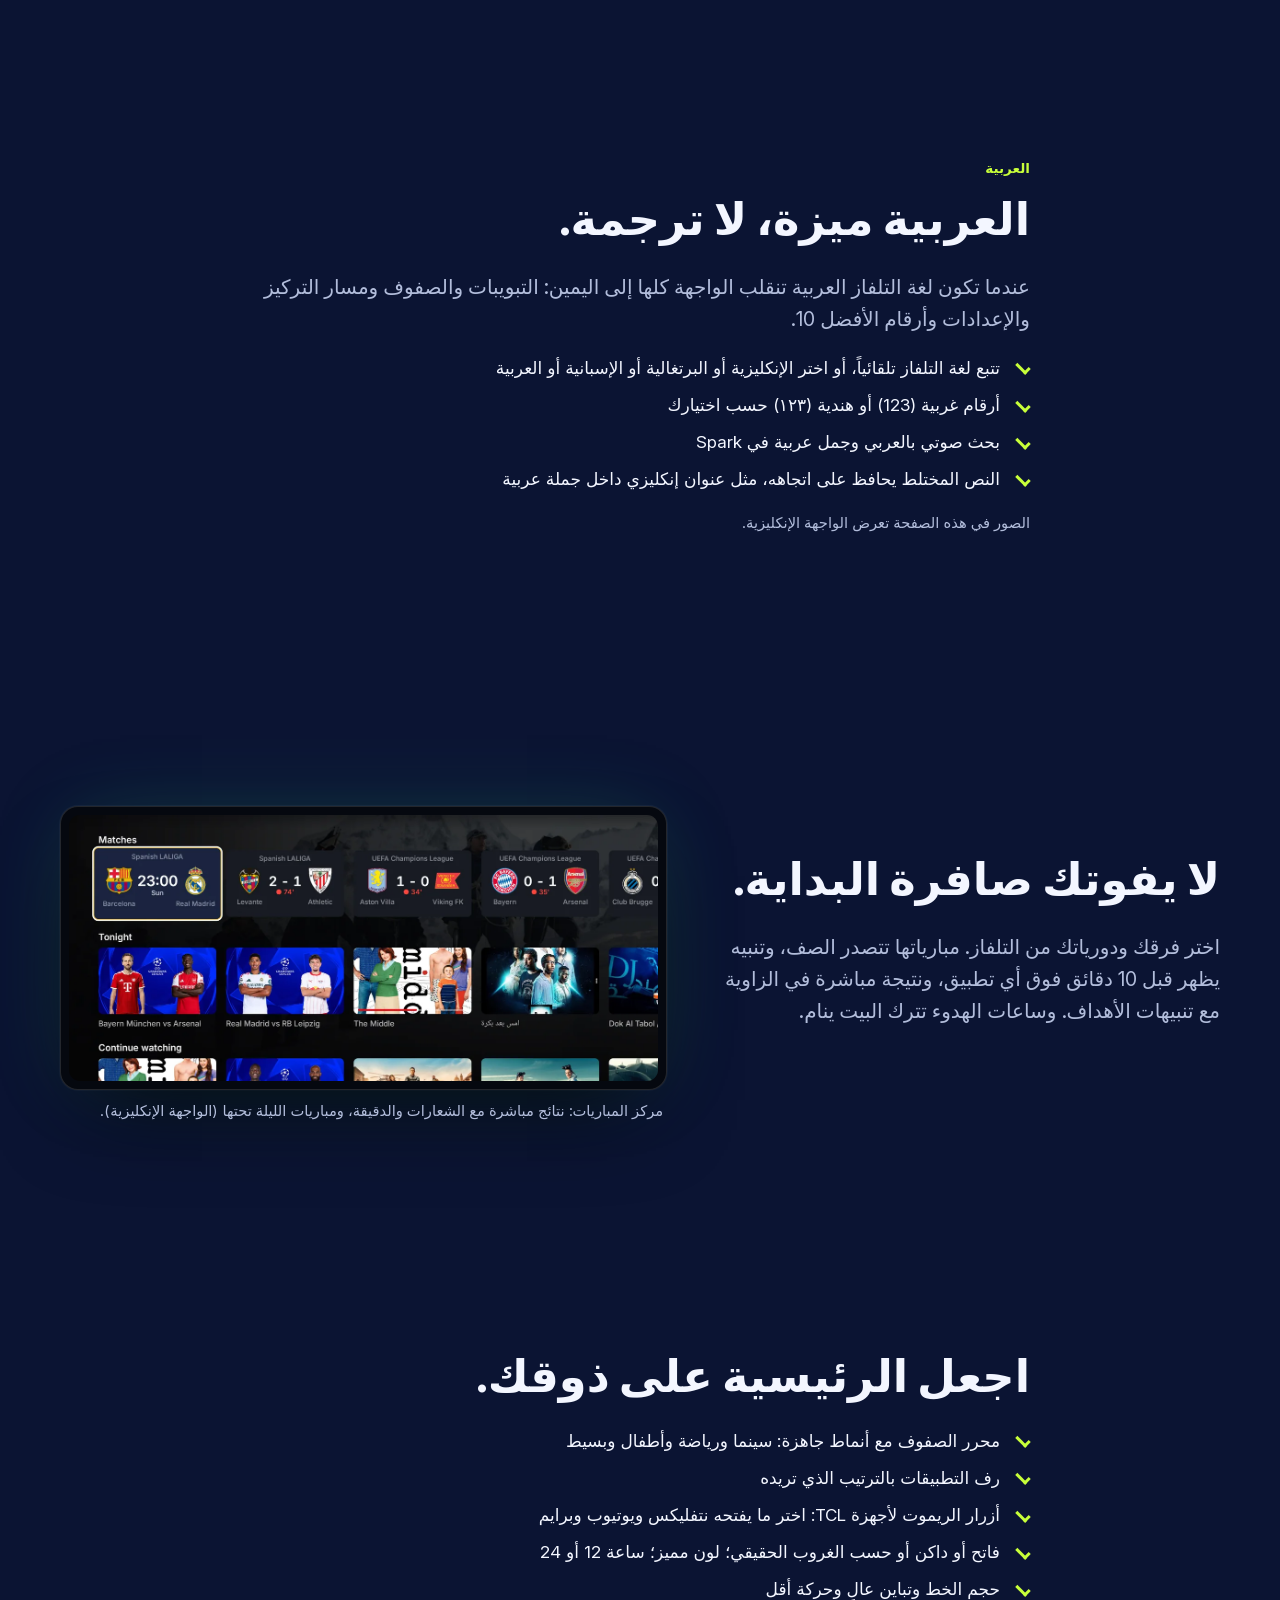
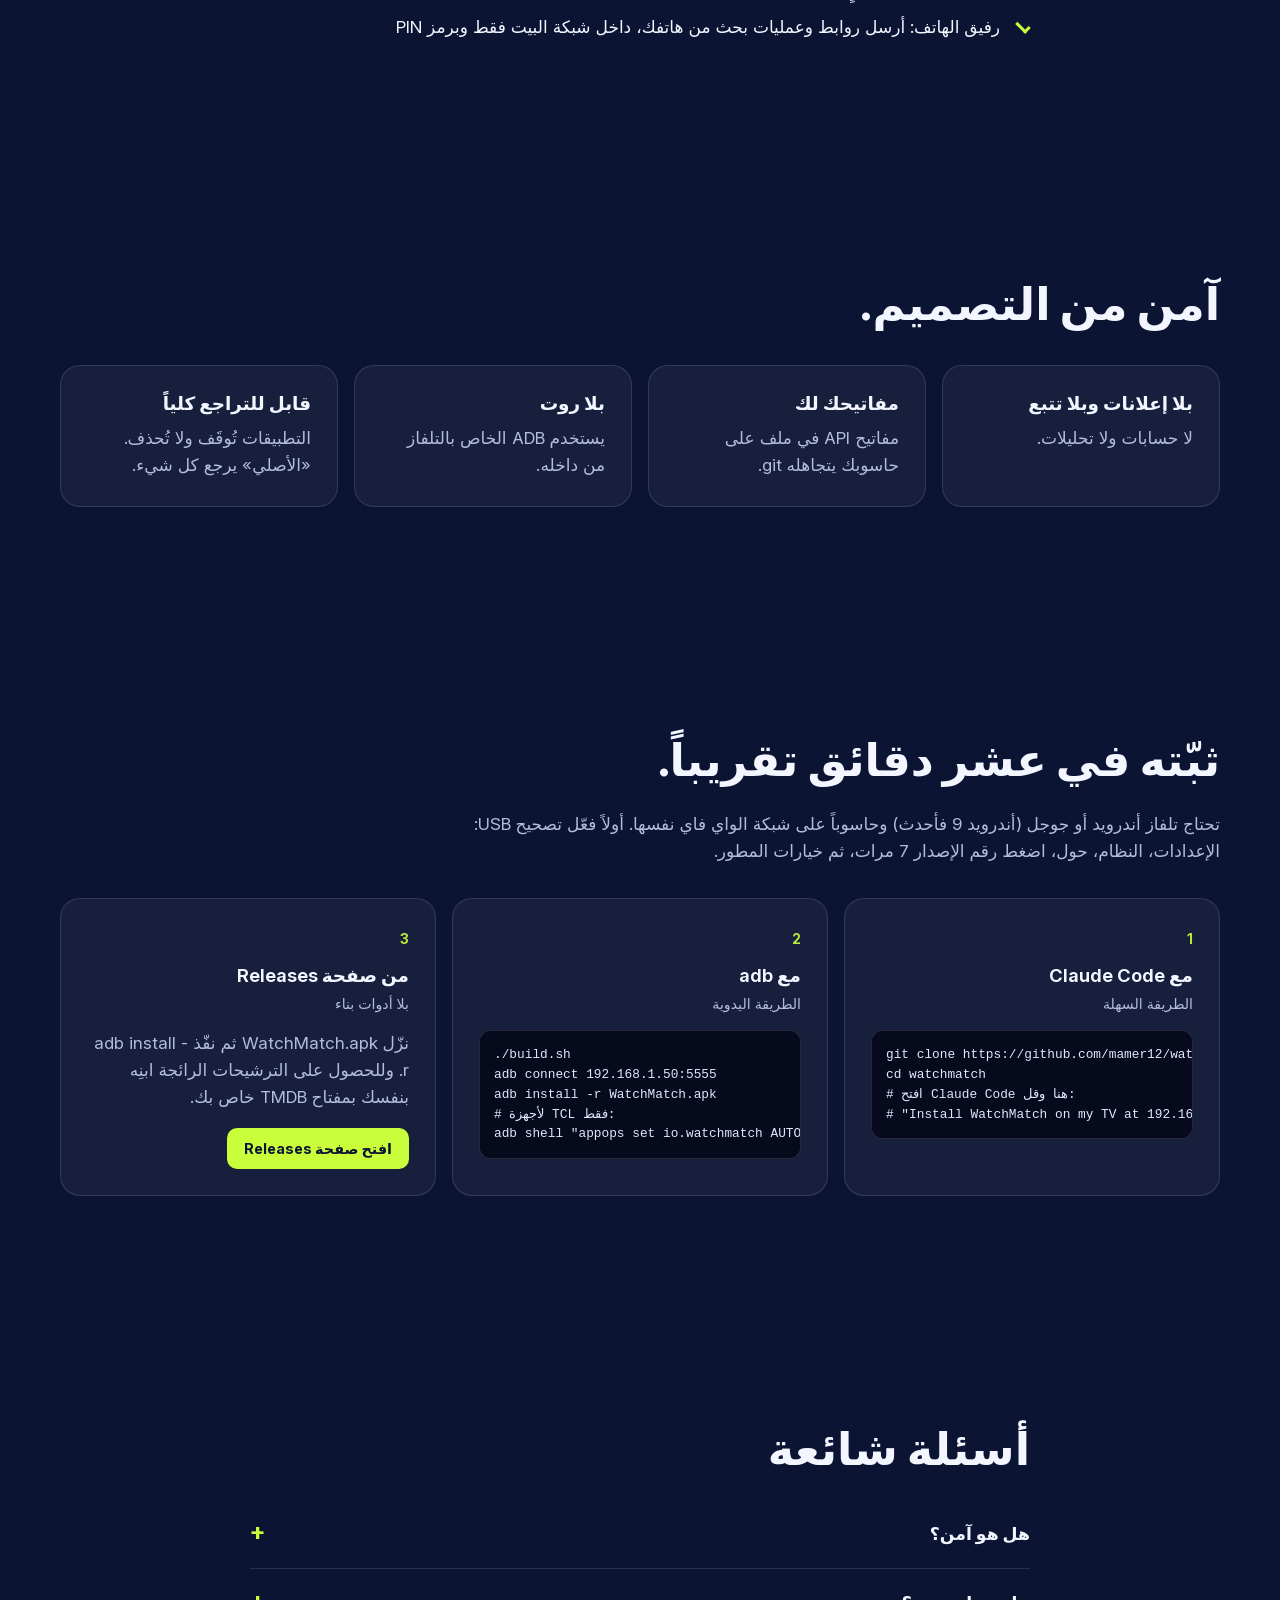
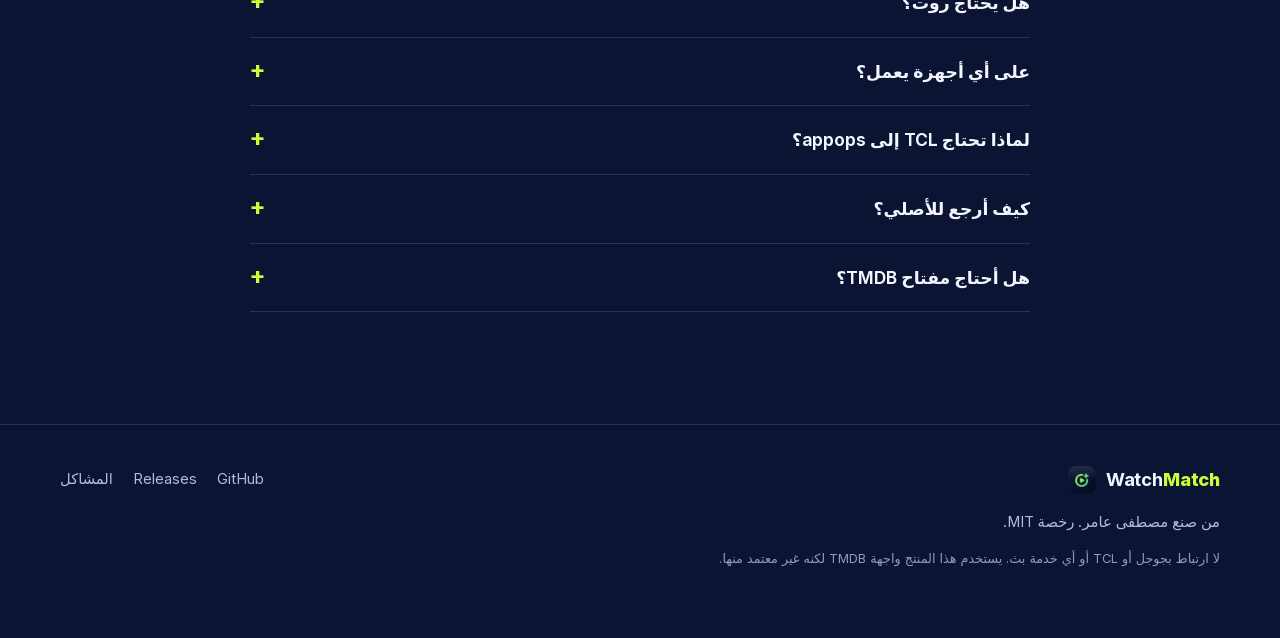
==== commit 91ff424b: "Docs: a new tour GIF that shows only WatchMatch The README and the three site pages (English, Portug" ====
--- a/docs/ar/index.html
+++ b/docs/ar/index.html
@@ -51,7 +51,7 @@
       </div>
       <ul class="badges"><li>رخصة MIT</li><li>عربي بالكامل RTL</li><li>بلا روت</li><li>1.5 ميغابايت</li></ul>
     </div>
-    <div class="hero-shot" data-reveal><figure class="tv tv-hero"><div class="tv-bezel"><video class="shot" src="../assets/media/tour.mp4" poster="../assets/media/home.webp" width="1280" height="720" autoplay muted loop playsinline preload="metadata" aria-label="جولة في WatchMatch: الشاشة الرئيسية واكتشف والتطبيقات وبحث Spark والإعدادات (الواجهة الإنكليزية معروضة)"></video></div><span class="tv-stand" aria-hidden="true"></span></figure></div>
+    <div class="hero-shot" data-reveal><figure class="tv tv-hero"><div class="tv-bezel"><img class="shot" src="../assets/media/tour.gif" width="800" height="450" alt="جولة في WatchMatch: الشاشة الرئيسية واكتشف ومواعيد المباريات وAsk Spark (الواجهة الإنكليزية معروضة)" decoding="async"></div><span class="tv-stand" aria-hidden="true"></span></figure></div>
   </div>
 </section>
 
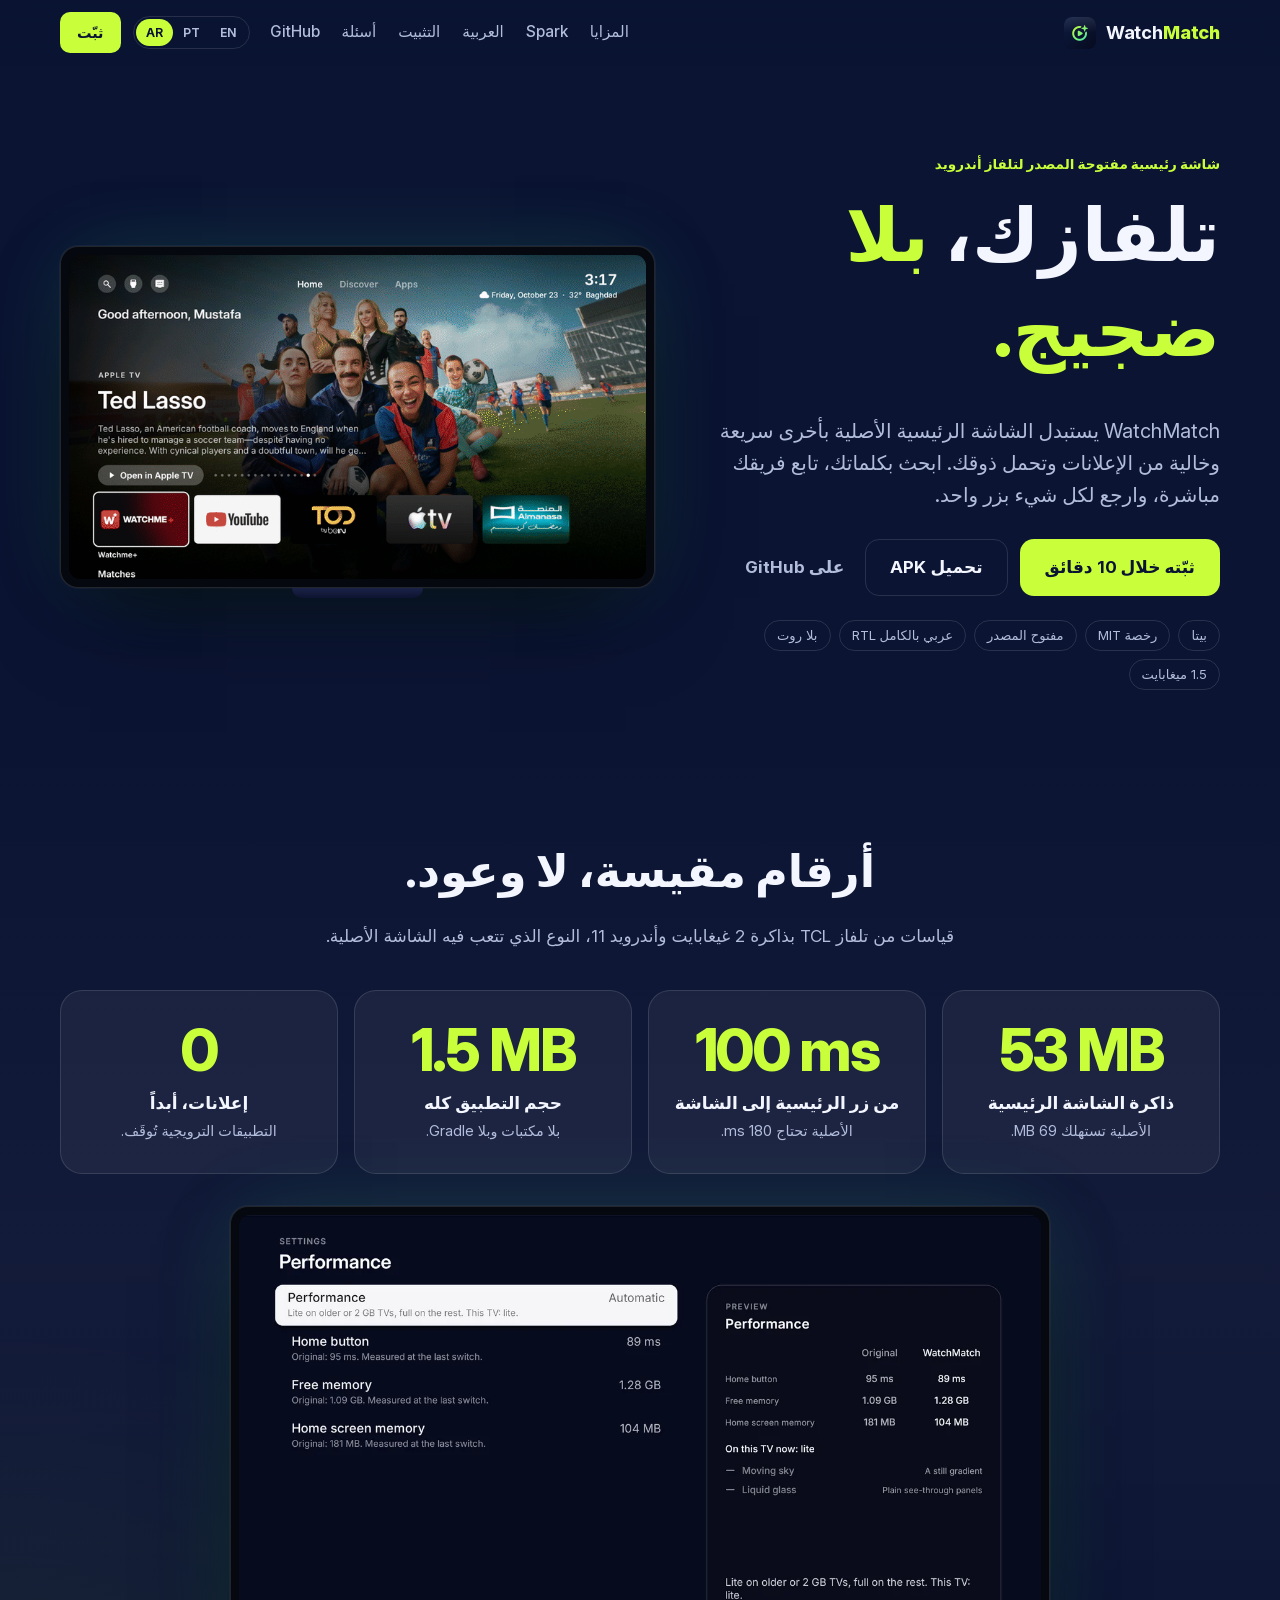
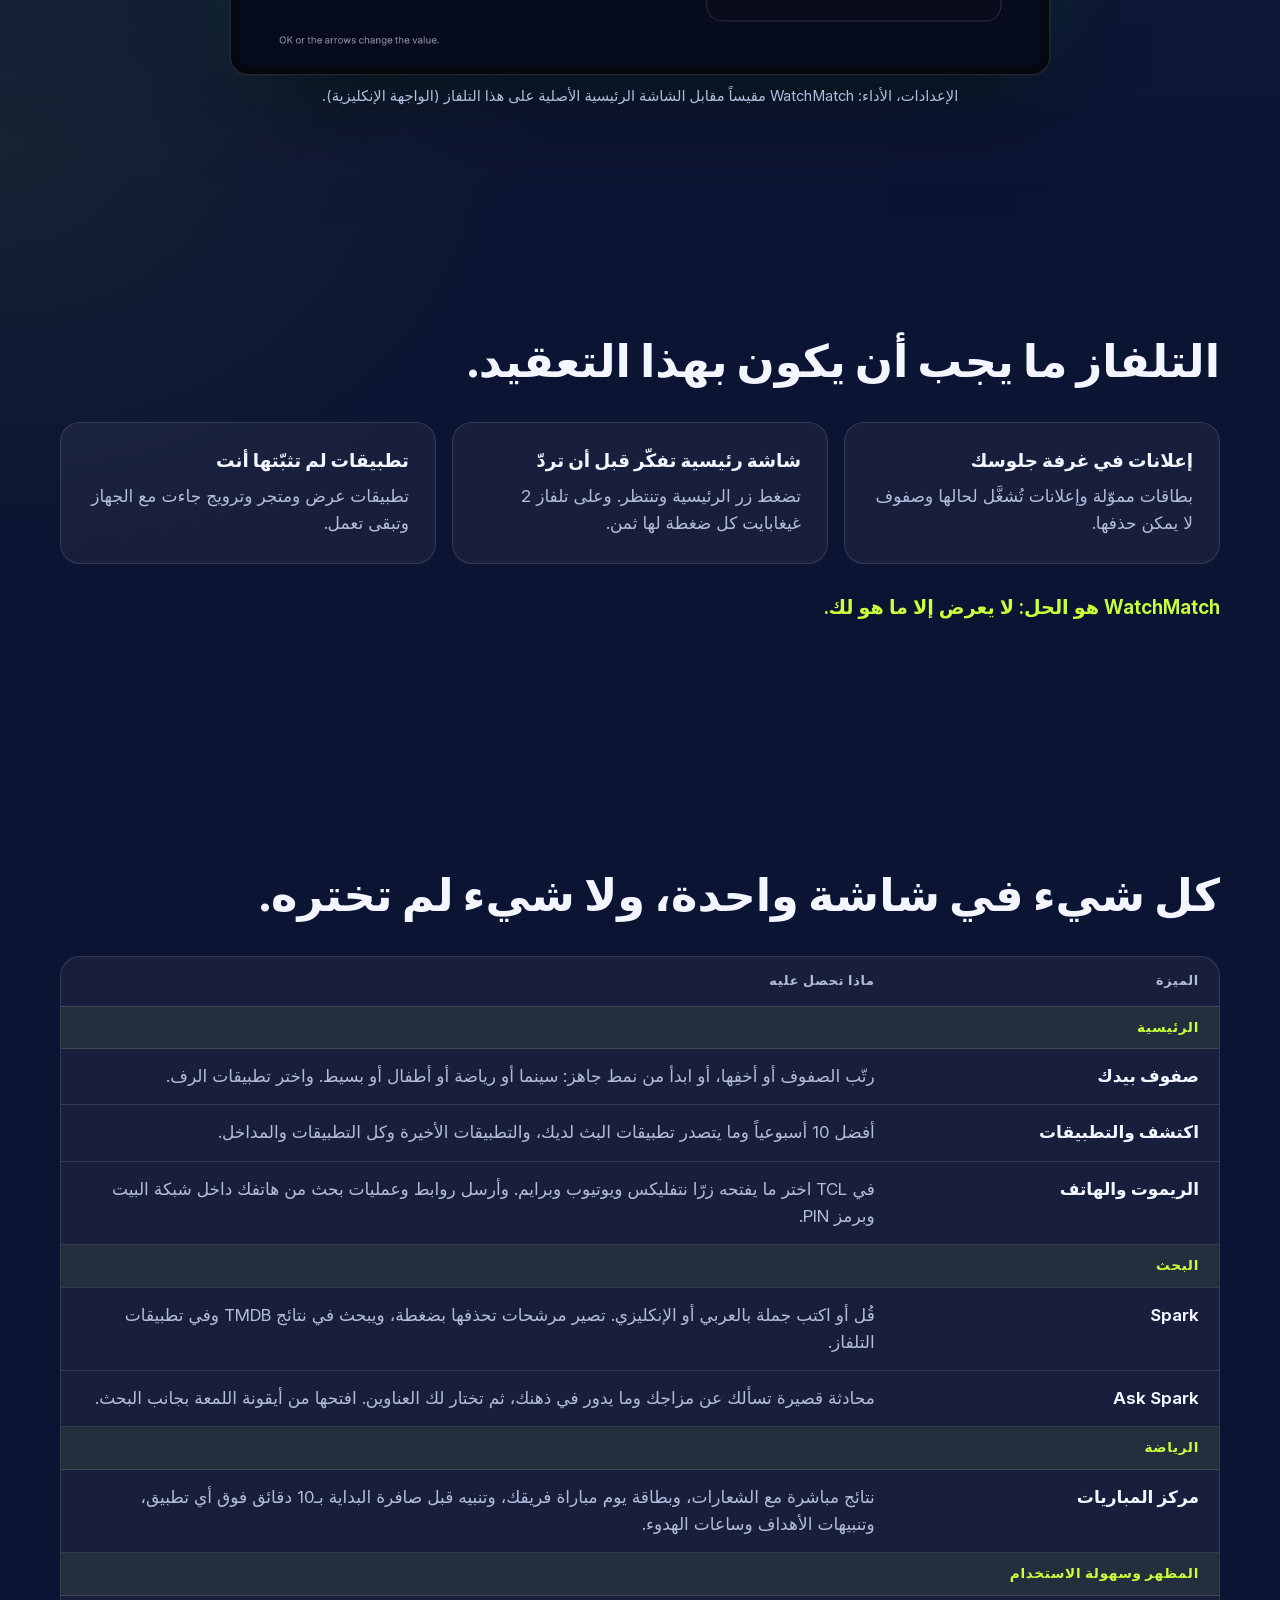
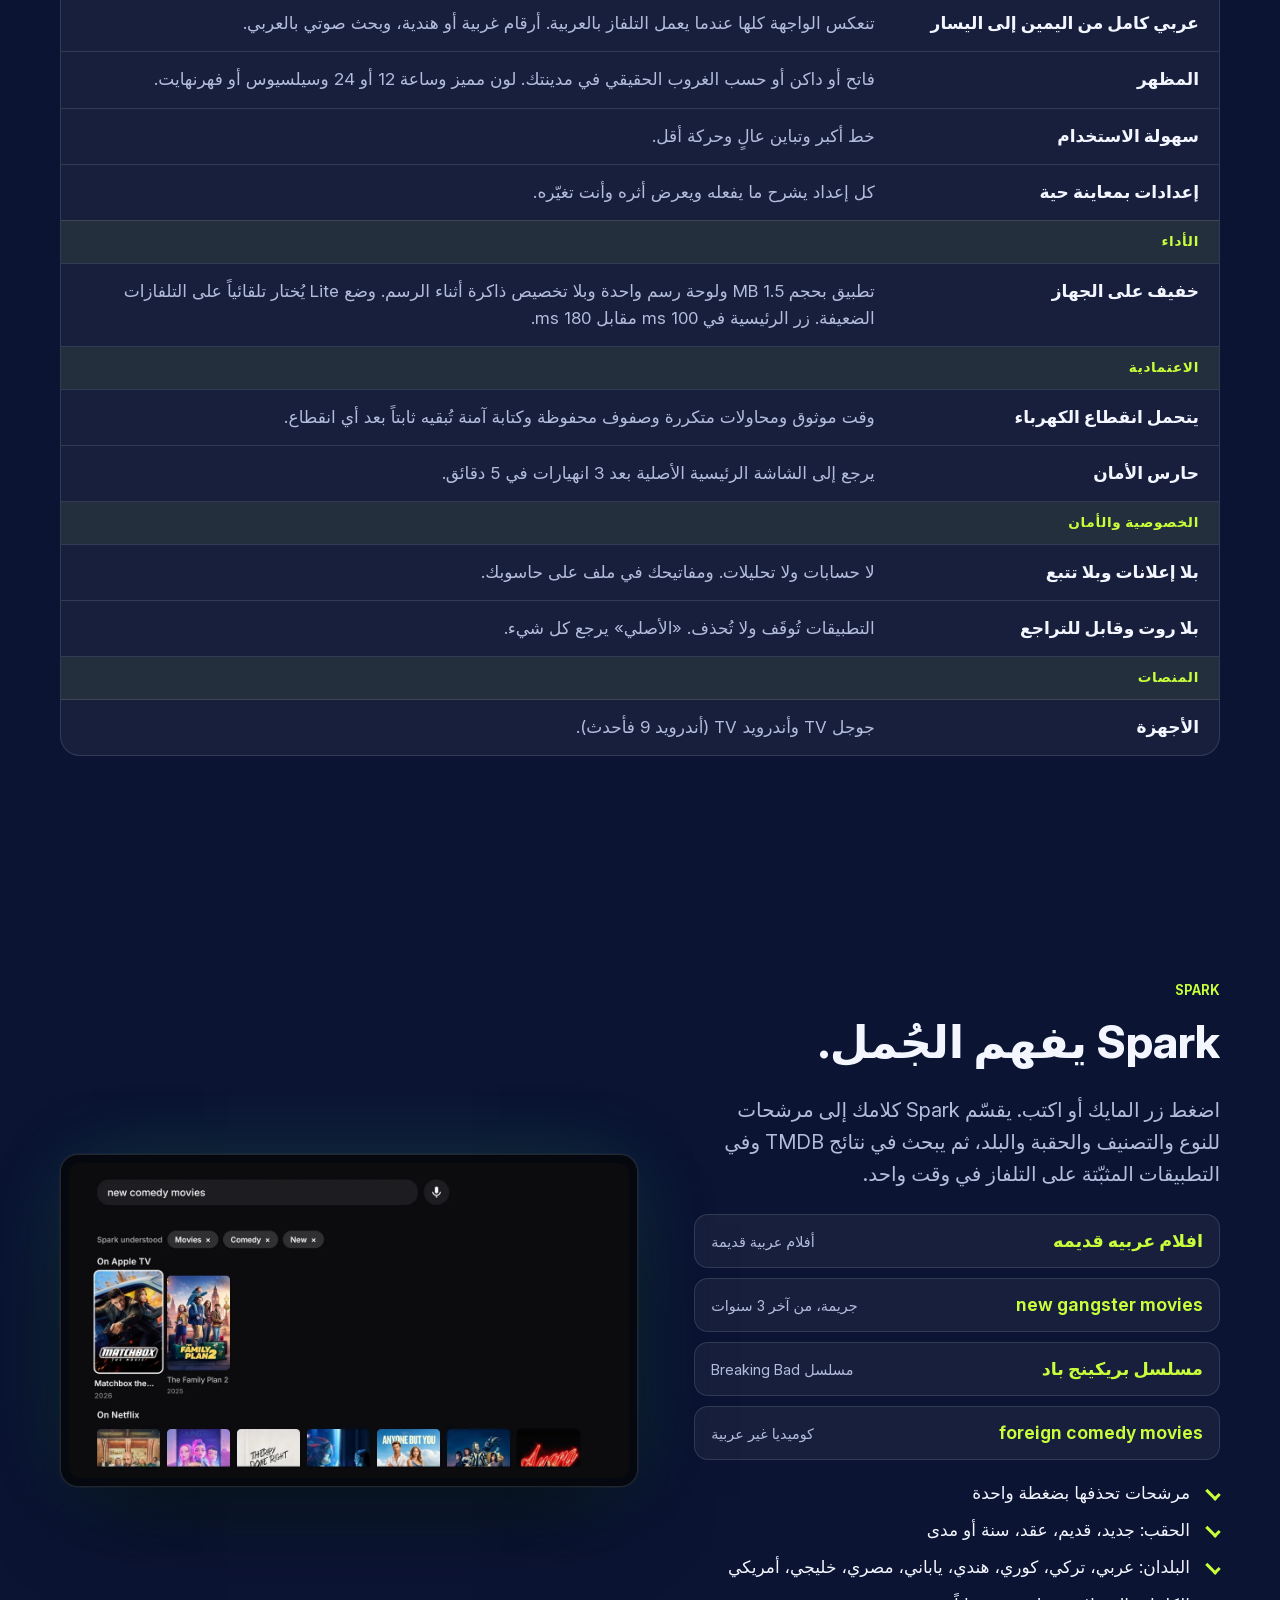
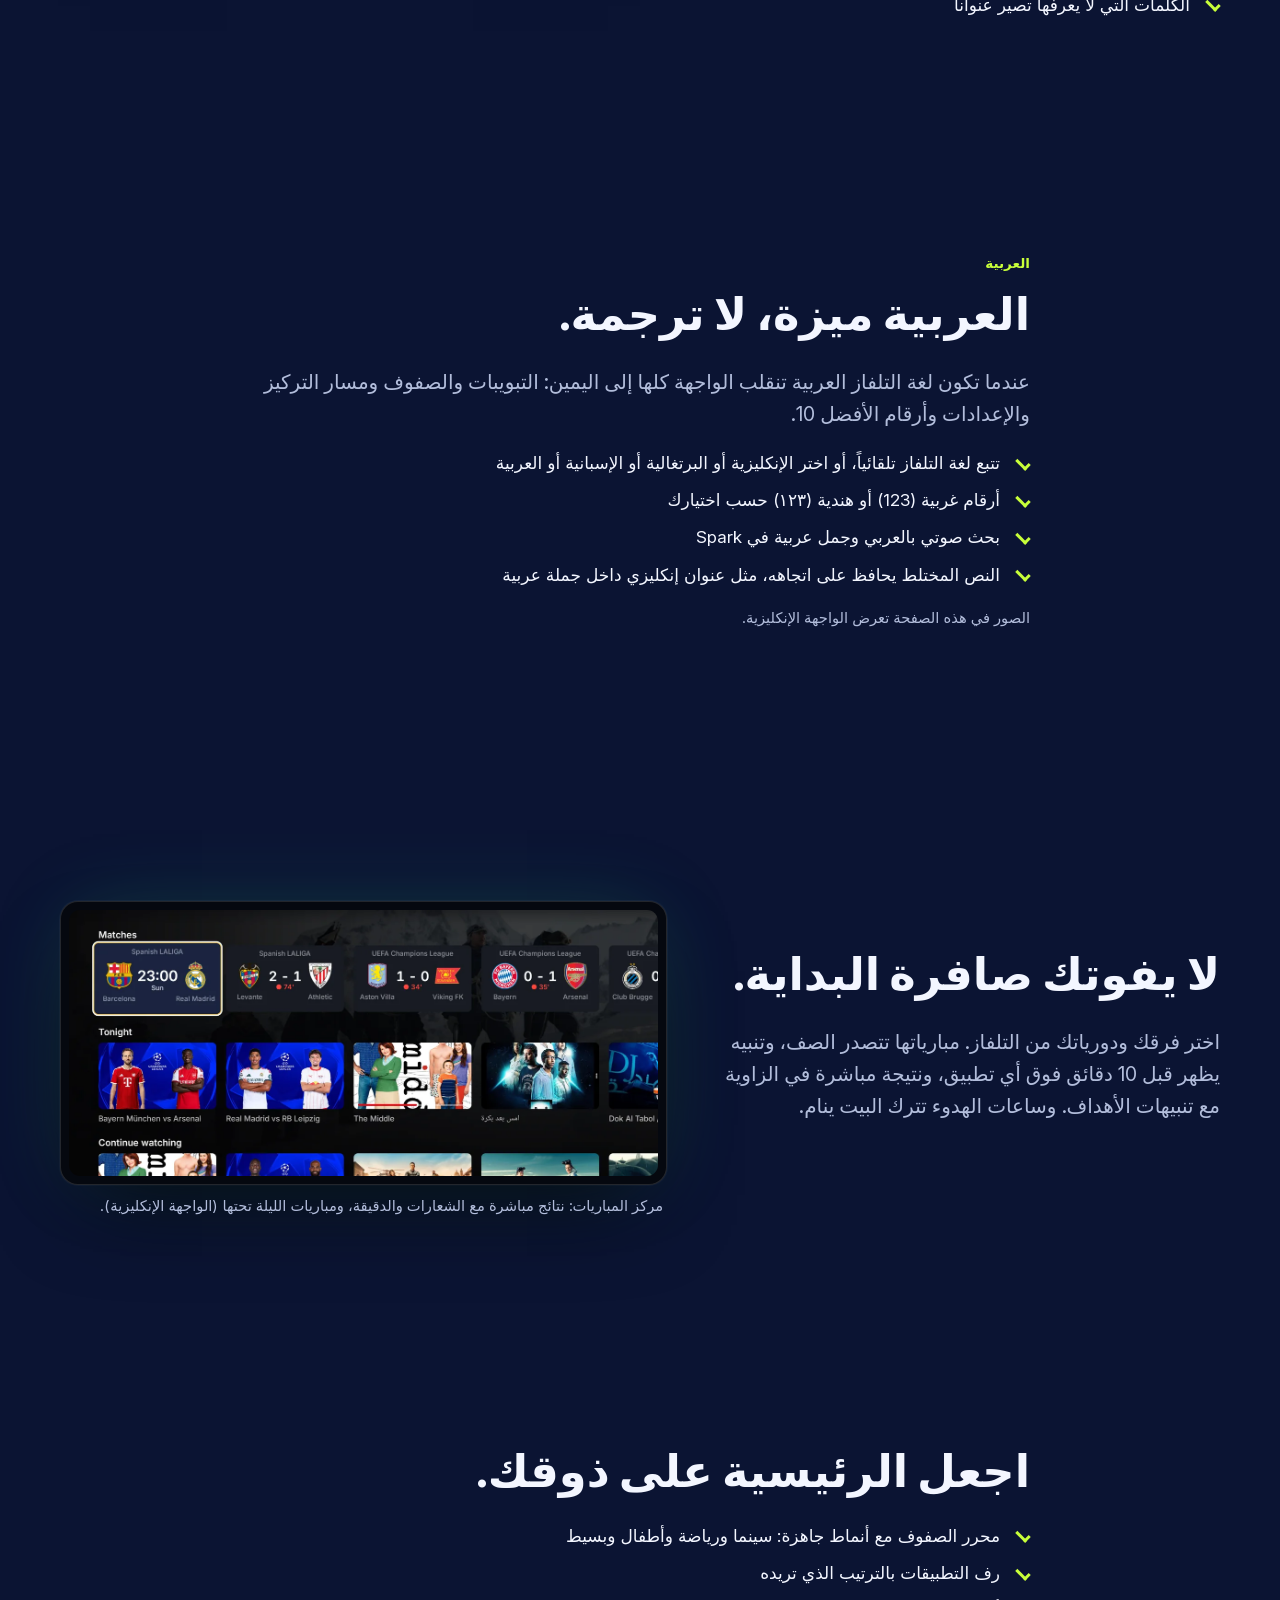
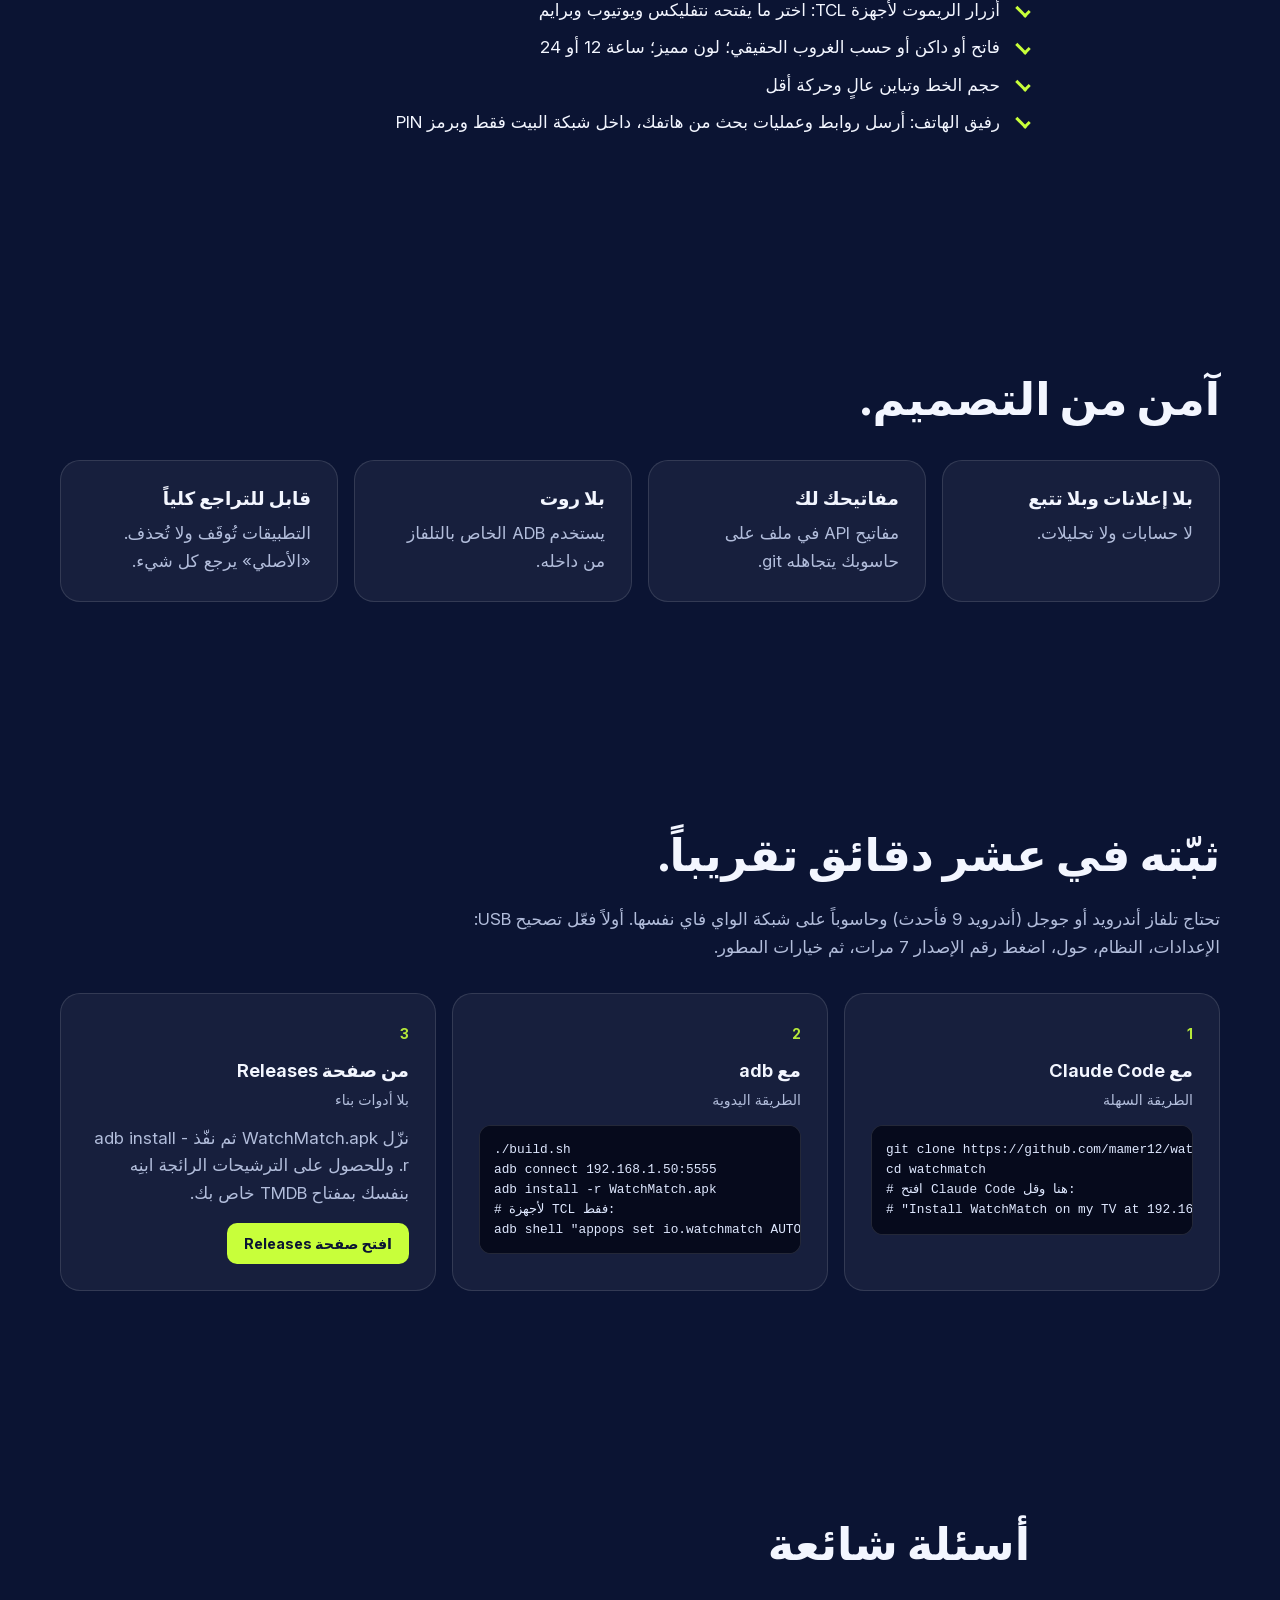
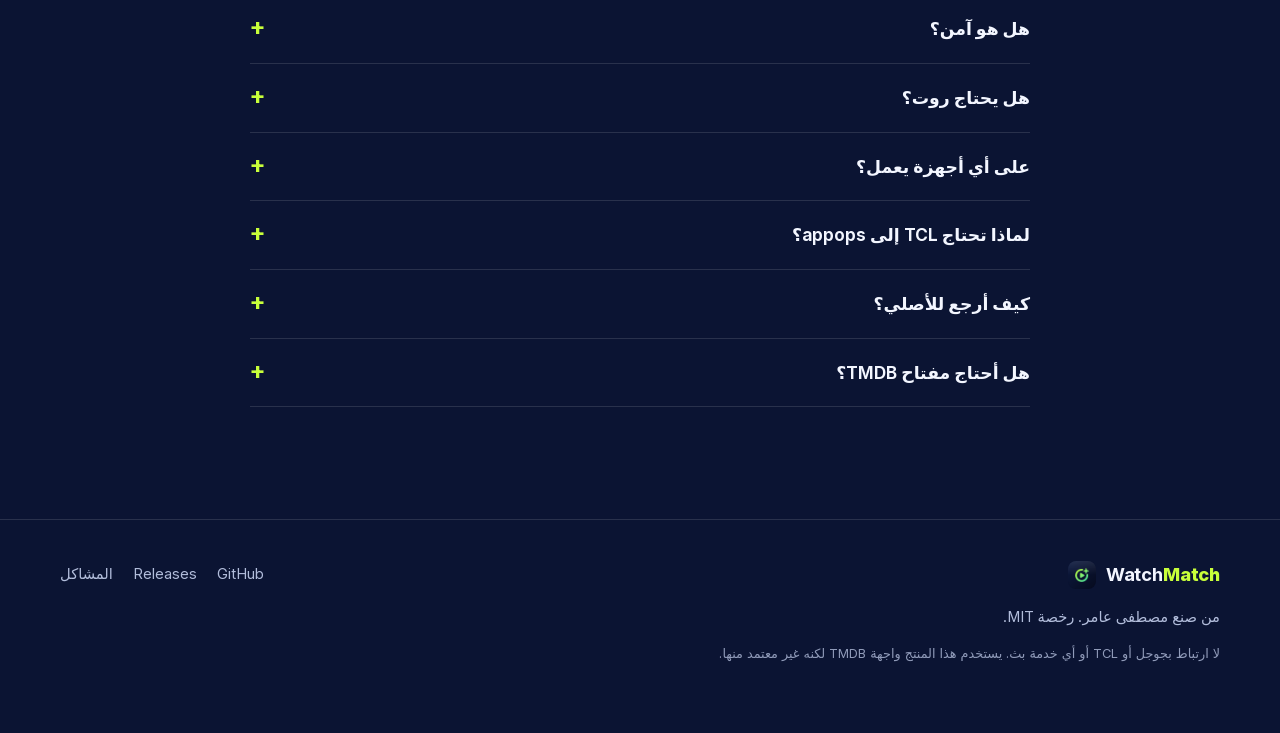
==== commit 596116bd: "Docs: GitHub repo links, a beta and contributing section, and Ask Spark The README links the reposit" ====
--- a/docs/ar/index.html
+++ b/docs/ar/index.html
@@ -31,7 +31,7 @@
 <a class="skip" href="#main">انتقل إلى المحتوى</a>
 <header class="nav" id="nav">
   <a class="brand" href="#top" aria-label="WatchMatch"><img src="../assets/icon-512.png" alt="" width="32" height="32"><span>Watch<b>Match</b></span></a>
-  <nav class="links" aria-label="المزايا"><a href="#features">المزايا</a><a href="#spark">Spark</a><a href="#arabic">العربية</a><a href="#install">التثبيت</a><a href="#faq">أسئلة</a></nav>
+  <nav class="links" aria-label="المزايا"><a href="#features">المزايا</a><a href="#spark">Spark</a><a href="#arabic">العربية</a><a href="#install">التثبيت</a><a href="#faq">أسئلة</a><a href="https://github.com/mamer12/watchmatch">GitHub</a></nav>
   <div class="nav-end">
     <div class="langs" role="group" aria-label="اللغة"><a href="../" hreflang="en" lang="en" data-lang="en" aria-label="English">EN</a><a href="../pt/" hreflang="pt-BR" lang="pt-BR" data-lang="pt" aria-label="Português">PT</a><a href="../ar/" hreflang="ar" lang="ar" data-lang="ar" aria-label="العربية" aria-current="true">AR</a></div>
     <a class="btn btn-sm" href="#install">ثبّت</a>
@@ -49,7 +49,7 @@
         <a class="btn btn-ghost" href="https://github.com/mamer12/watchmatch/releases">تحميل APK</a>
         <a class="btn btn-link" href="https://github.com/mamer12/watchmatch">على GitHub</a>
       </div>
-      <ul class="badges"><li>رخصة MIT</li><li>عربي بالكامل RTL</li><li>بلا روت</li><li>1.5 ميغابايت</li></ul>
+      <ul class="badges"><li>بيتا</li><li>رخصة MIT</li><li>مفتوح المصدر</li><li>عربي بالكامل RTL</li><li>بلا روت</li><li>1.5 ميغابايت</li></ul>
     </div>
     <div class="hero-shot" data-reveal><figure class="tv tv-hero"><div class="tv-bezel"><img class="shot" src="../assets/media/tour.gif" width="800" height="450" alt="جولة في WatchMatch: الشاشة الرئيسية واكتشف ومواعيد المباريات وAsk Spark (الواجهة الإنكليزية معروضة)" decoding="async"></div><span class="tv-stand" aria-hidden="true"></span></figure></div>
   </div>
@@ -75,7 +75,7 @@
 <section id="features" class="features">
   <div class="wrap">
     <h2>كل شيء في شاشة واحدة، ولا شيء لم تختره.</h2>
-    <div class="ft-wrap" data-reveal><table class="ft"><thead><tr><th scope="col">الميزة</th><th scope="col">ماذا تحصل عليه</th></tr></thead><tbody><tr class="grp"><th colspan="2" scope="colgroup">الرئيسية</th></tr><tr><th scope="row">صفوف بيدك</th><td>رتّب الصفوف أو أخفِها، أو ابدأ من نمط جاهز: سينما أو رياضة أو أطفال أو بسيط. واختر تطبيقات الرف.</td></tr><tr><th scope="row">اكتشف والتطبيقات</th><td>أفضل 10 أسبوعياً وما يتصدر تطبيقات البث لديك، والتطبيقات الأخيرة وكل التطبيقات والمداخل.</td></tr><tr><th scope="row">الريموت والهاتف</th><td>في TCL اختر ما يفتحه زرّا نتفليكس ويوتيوب وبرايم. وأرسل روابط وعمليات بحث من هاتفك داخل شبكة البيت وبرمز PIN.</td></tr><tr class="grp"><th colspan="2" scope="colgroup">البحث</th></tr><tr><th scope="row">Spark</th><td>قُل أو اكتب جملة بالعربي أو الإنكليزي. تصير مرشحات تحذفها بضغطة، ويبحث في نتائج TMDB وفي تطبيقات التلفاز.</td></tr><tr class="grp"><th colspan="2" scope="colgroup">الرياضة</th></tr><tr><th scope="row">مركز المباريات</th><td>نتائج مباشرة مع الشعارات، وبطاقة يوم مباراة فريقك، وتنبيه قبل صافرة البداية بـ10 دقائق فوق أي تطبيق، وتنبيهات الأهداف وساعات الهدوء.</td></tr><tr class="grp"><th colspan="2" scope="colgroup">المظهر وسهولة الاستخدام</th></tr><tr><th scope="row">عربي كامل من اليمين إلى اليسار</th><td>تنعكس الواجهة كلها عندما يعمل التلفاز بالعربية. أرقام غربية أو هندية، وبحث صوتي بالعربي.</td></tr><tr><th scope="row">المظهر</th><td>فاتح أو داكن أو حسب الغروب الحقيقي في مدينتك. لون مميز وساعة 12 أو 24 وسيلسيوس أو فهرنهايت.</td></tr><tr><th scope="row">سهولة الاستخدام</th><td>خط أكبر وتباين عالٍ وحركة أقل.</td></tr><tr><th scope="row">إعدادات بمعاينة حية</th><td>كل إعداد يشرح ما يفعله ويعرض أثره وأنت تغيّره.</td></tr><tr class="grp"><th colspan="2" scope="colgroup">الأداء</th></tr><tr><th scope="row">خفيف على الجهاز</th><td>تطبيق بحجم 1.5 MB ولوحة رسم واحدة وبلا تخصيص ذاكرة أثناء الرسم. وضع Lite يُختار تلقائياً على التلفازات الضعيفة. زر الرئيسية في 100 ms مقابل 180 ms.</td></tr><tr class="grp"><th colspan="2" scope="colgroup">الاعتمادية</th></tr><tr><th scope="row">يتحمل انقطاع الكهرباء</th><td>وقت موثوق ومحاولات متكررة وصفوف محفوظة وكتابة آمنة تُبقيه ثابتاً بعد أي انقطاع.</td></tr><tr><th scope="row">حارس الأمان</th><td>يرجع إلى الشاشة الرئيسية الأصلية بعد 3 انهيارات في 5 دقائق.</td></tr><tr class="grp"><th colspan="2" scope="colgroup">الخصوصية والأمان</th></tr><tr><th scope="row">بلا إعلانات وبلا تتبع</th><td>لا حسابات ولا تحليلات. ومفاتيحك في ملف على حاسوبك.</td></tr><tr><th scope="row">بلا روت وقابل للتراجع</th><td>التطبيقات تُوقَف ولا تُحذف. «الأصلي» يرجع كل شيء.</td></tr><tr class="grp"><th colspan="2" scope="colgroup">المنصات</th></tr><tr><th scope="row">الأجهزة</th><td>جوجل TV وأندرويد TV (أندرويد 9 فأحدث).</td></tr></tbody></table></div>
+    <div class="ft-wrap" data-reveal><table class="ft"><thead><tr><th scope="col">الميزة</th><th scope="col">ماذا تحصل عليه</th></tr></thead><tbody><tr class="grp"><th colspan="2" scope="colgroup">الرئيسية</th></tr><tr><th scope="row">صفوف بيدك</th><td>رتّب الصفوف أو أخفِها، أو ابدأ من نمط جاهز: سينما أو رياضة أو أطفال أو بسيط. واختر تطبيقات الرف.</td></tr><tr><th scope="row">اكتشف والتطبيقات</th><td>أفضل 10 أسبوعياً وما يتصدر تطبيقات البث لديك، والتطبيقات الأخيرة وكل التطبيقات والمداخل.</td></tr><tr><th scope="row">الريموت والهاتف</th><td>في TCL اختر ما يفتحه زرّا نتفليكس ويوتيوب وبرايم. وأرسل روابط وعمليات بحث من هاتفك داخل شبكة البيت وبرمز PIN.</td></tr><tr class="grp"><th colspan="2" scope="colgroup">البحث</th></tr><tr><th scope="row">Spark</th><td>قُل أو اكتب جملة بالعربي أو الإنكليزي. تصير مرشحات تحذفها بضغطة، ويبحث في نتائج TMDB وفي تطبيقات التلفاز.</td></tr><tr><th scope="row">Ask Spark</th><td>محادثة قصيرة تسألك عن مزاجك وما يدور في ذهنك، ثم تختار لك العناوين. افتحها من أيقونة اللمعة بجانب البحث.</td></tr><tr class="grp"><th colspan="2" scope="colgroup">الرياضة</th></tr><tr><th scope="row">مركز المباريات</th><td>نتائج مباشرة مع الشعارات، وبطاقة يوم مباراة فريقك، وتنبيه قبل صافرة البداية بـ10 دقائق فوق أي تطبيق، وتنبيهات الأهداف وساعات الهدوء.</td></tr><tr class="grp"><th colspan="2" scope="colgroup">المظهر وسهولة الاستخدام</th></tr><tr><th scope="row">عربي كامل من اليمين إلى اليسار</th><td>تنعكس الواجهة كلها عندما يعمل التلفاز بالعربية. أرقام غربية أو هندية، وبحث صوتي بالعربي.</td></tr><tr><th scope="row">المظهر</th><td>فاتح أو داكن أو حسب الغروب الحقيقي في مدينتك. لون مميز وساعة 12 أو 24 وسيلسيوس أو فهرنهايت.</td></tr><tr><th scope="row">سهولة الاستخدام</th><td>خط أكبر وتباين عالٍ وحركة أقل.</td></tr><tr><th scope="row">إعدادات بمعاينة حية</th><td>كل إعداد يشرح ما يفعله ويعرض أثره وأنت تغيّره.</td></tr><tr class="grp"><th colspan="2" scope="colgroup">الأداء</th></tr><tr><th scope="row">خفيف على الجهاز</th><td>تطبيق بحجم 1.5 MB ولوحة رسم واحدة وبلا تخصيص ذاكرة أثناء الرسم. وضع Lite يُختار تلقائياً على التلفازات الضعيفة. زر الرئيسية في 100 ms مقابل 180 ms.</td></tr><tr class="grp"><th colspan="2" scope="colgroup">الاعتمادية</th></tr><tr><th scope="row">يتحمل انقطاع الكهرباء</th><td>وقت موثوق ومحاولات متكررة وصفوف محفوظة وكتابة آمنة تُبقيه ثابتاً بعد أي انقطاع.</td></tr><tr><th scope="row">حارس الأمان</th><td>يرجع إلى الشاشة الرئيسية الأصلية بعد 3 انهيارات في 5 دقائق.</td></tr><tr class="grp"><th colspan="2" scope="colgroup">الخصوصية والأمان</th></tr><tr><th scope="row">بلا إعلانات وبلا تتبع</th><td>لا حسابات ولا تحليلات. ومفاتيحك في ملف على حاسوبك.</td></tr><tr><th scope="row">بلا روت وقابل للتراجع</th><td>التطبيقات تُوقَف ولا تُحذف. «الأصلي» يرجع كل شيء.</td></tr><tr class="grp"><th colspan="2" scope="colgroup">المنصات</th></tr><tr><th scope="row">الأجهزة</th><td>جوجل TV وأندرويد TV (أندرويد 9 فأحدث).</td></tr></tbody></table></div>
   </div>
 </section>
 
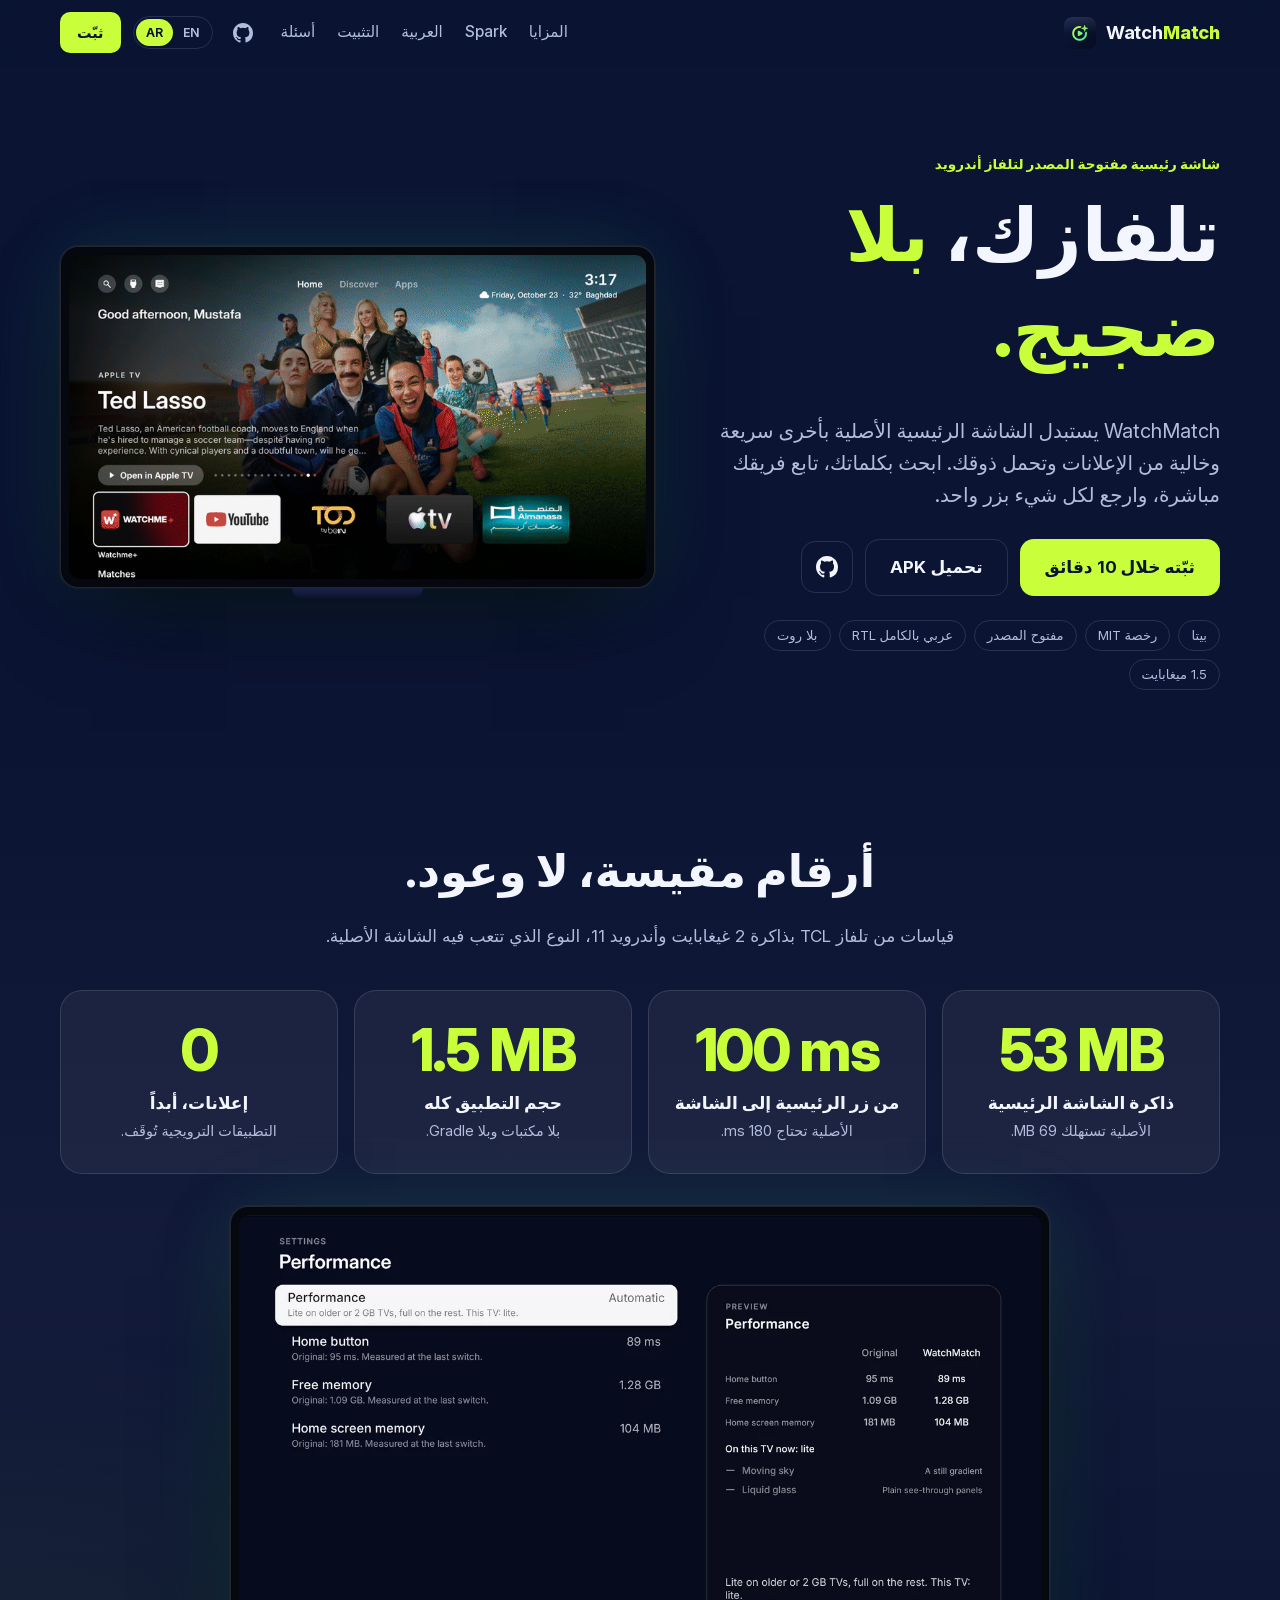
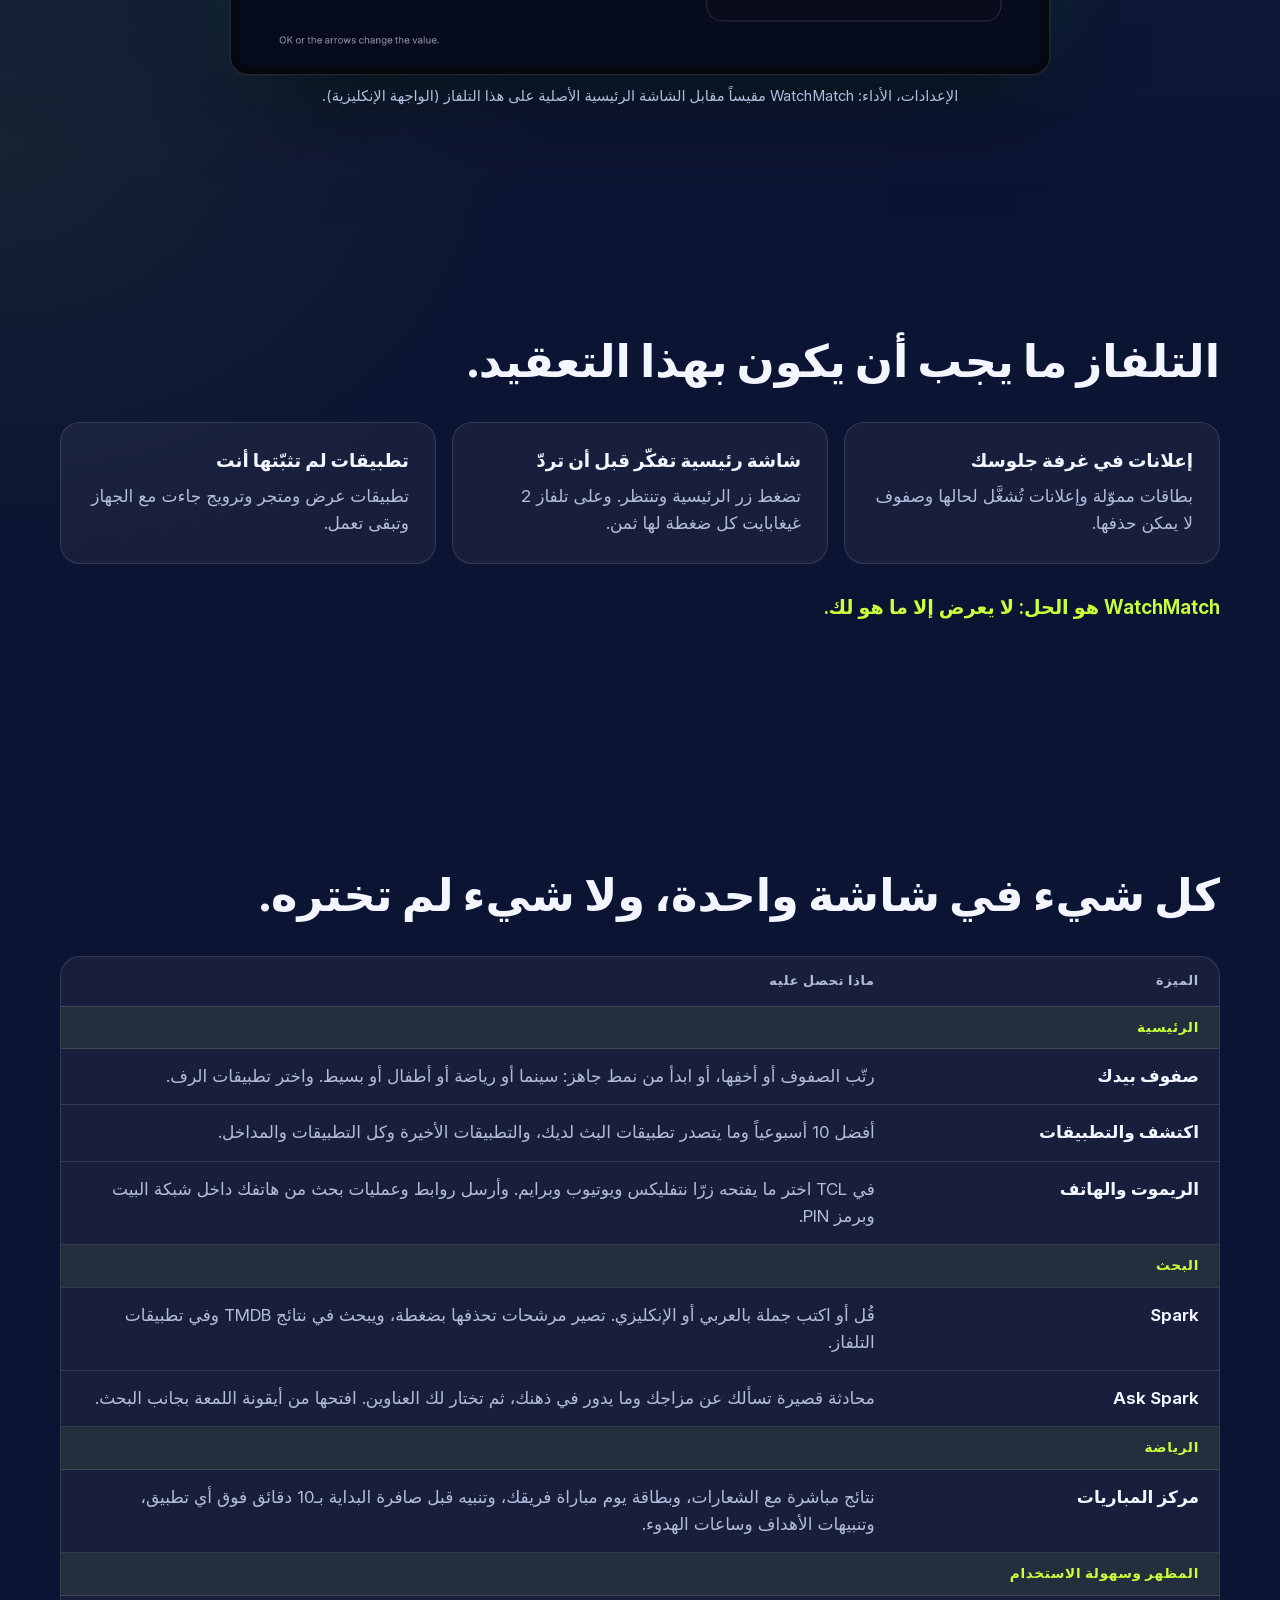
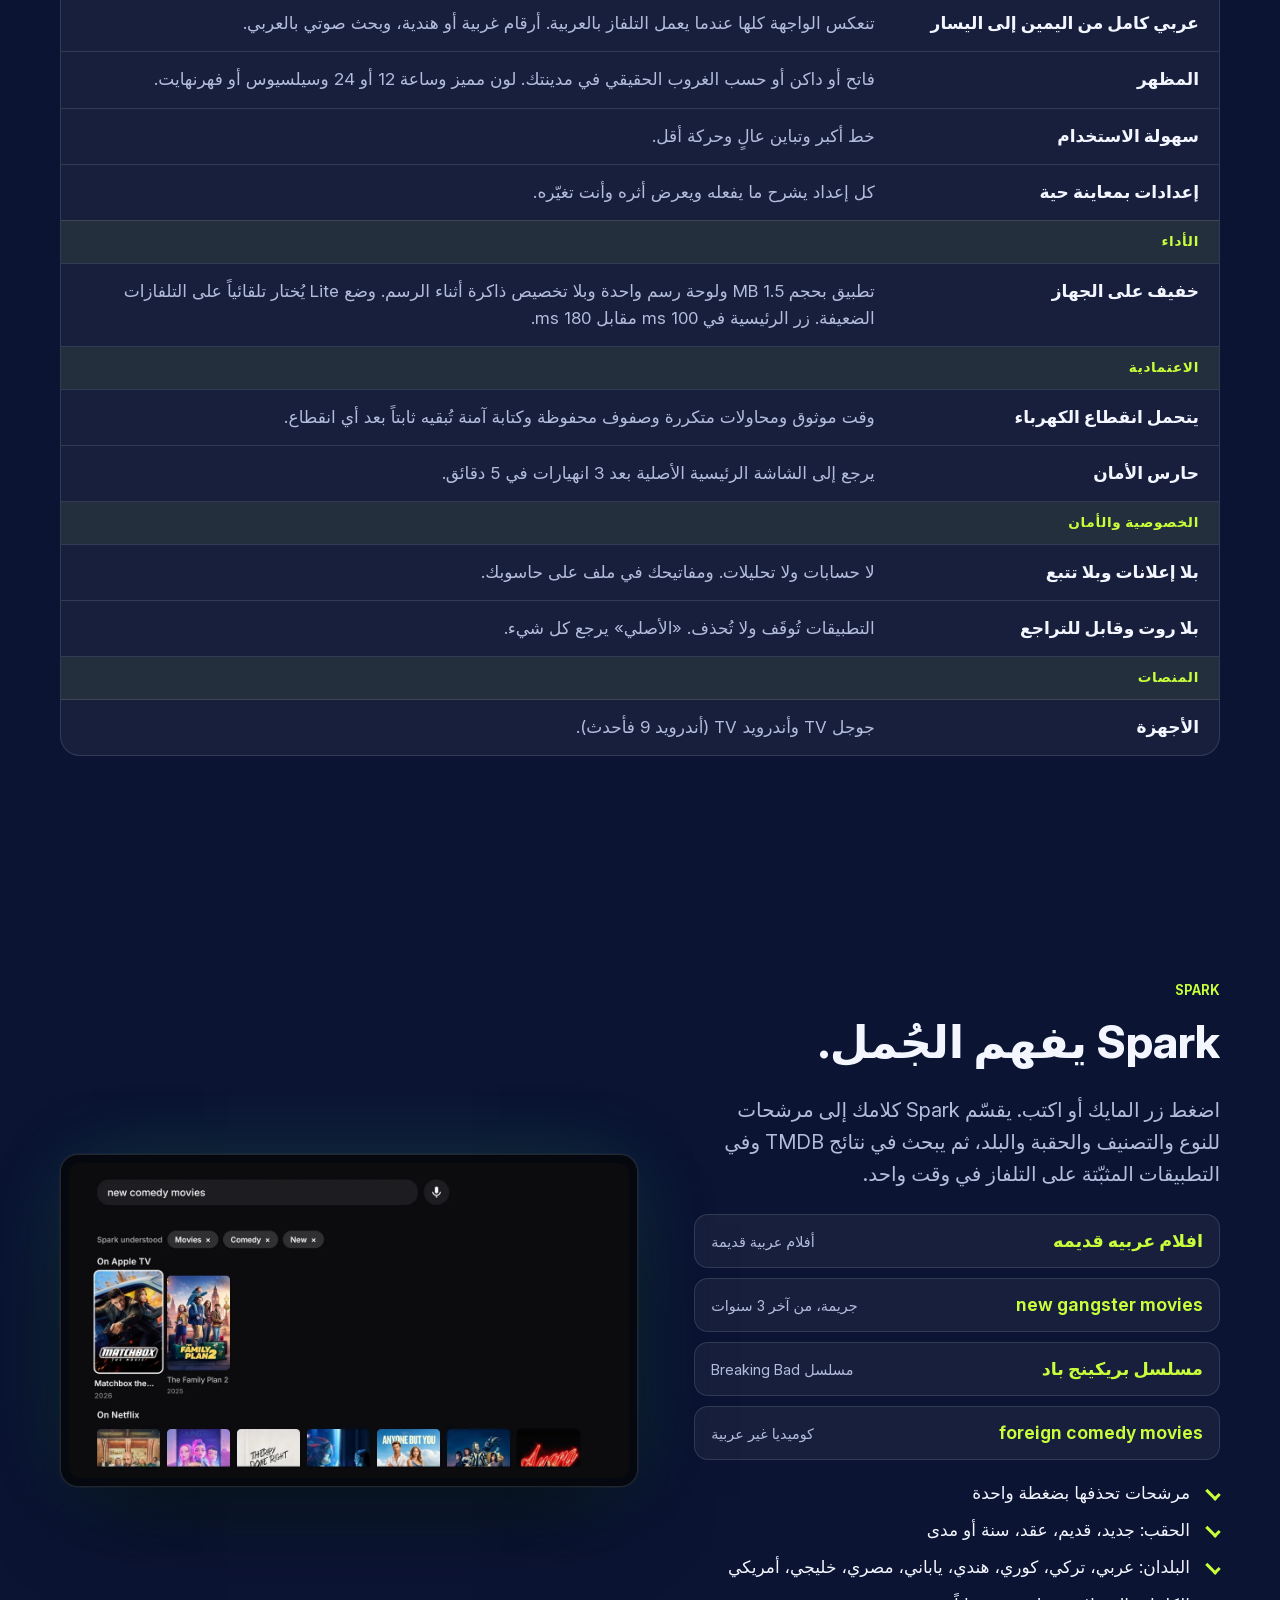
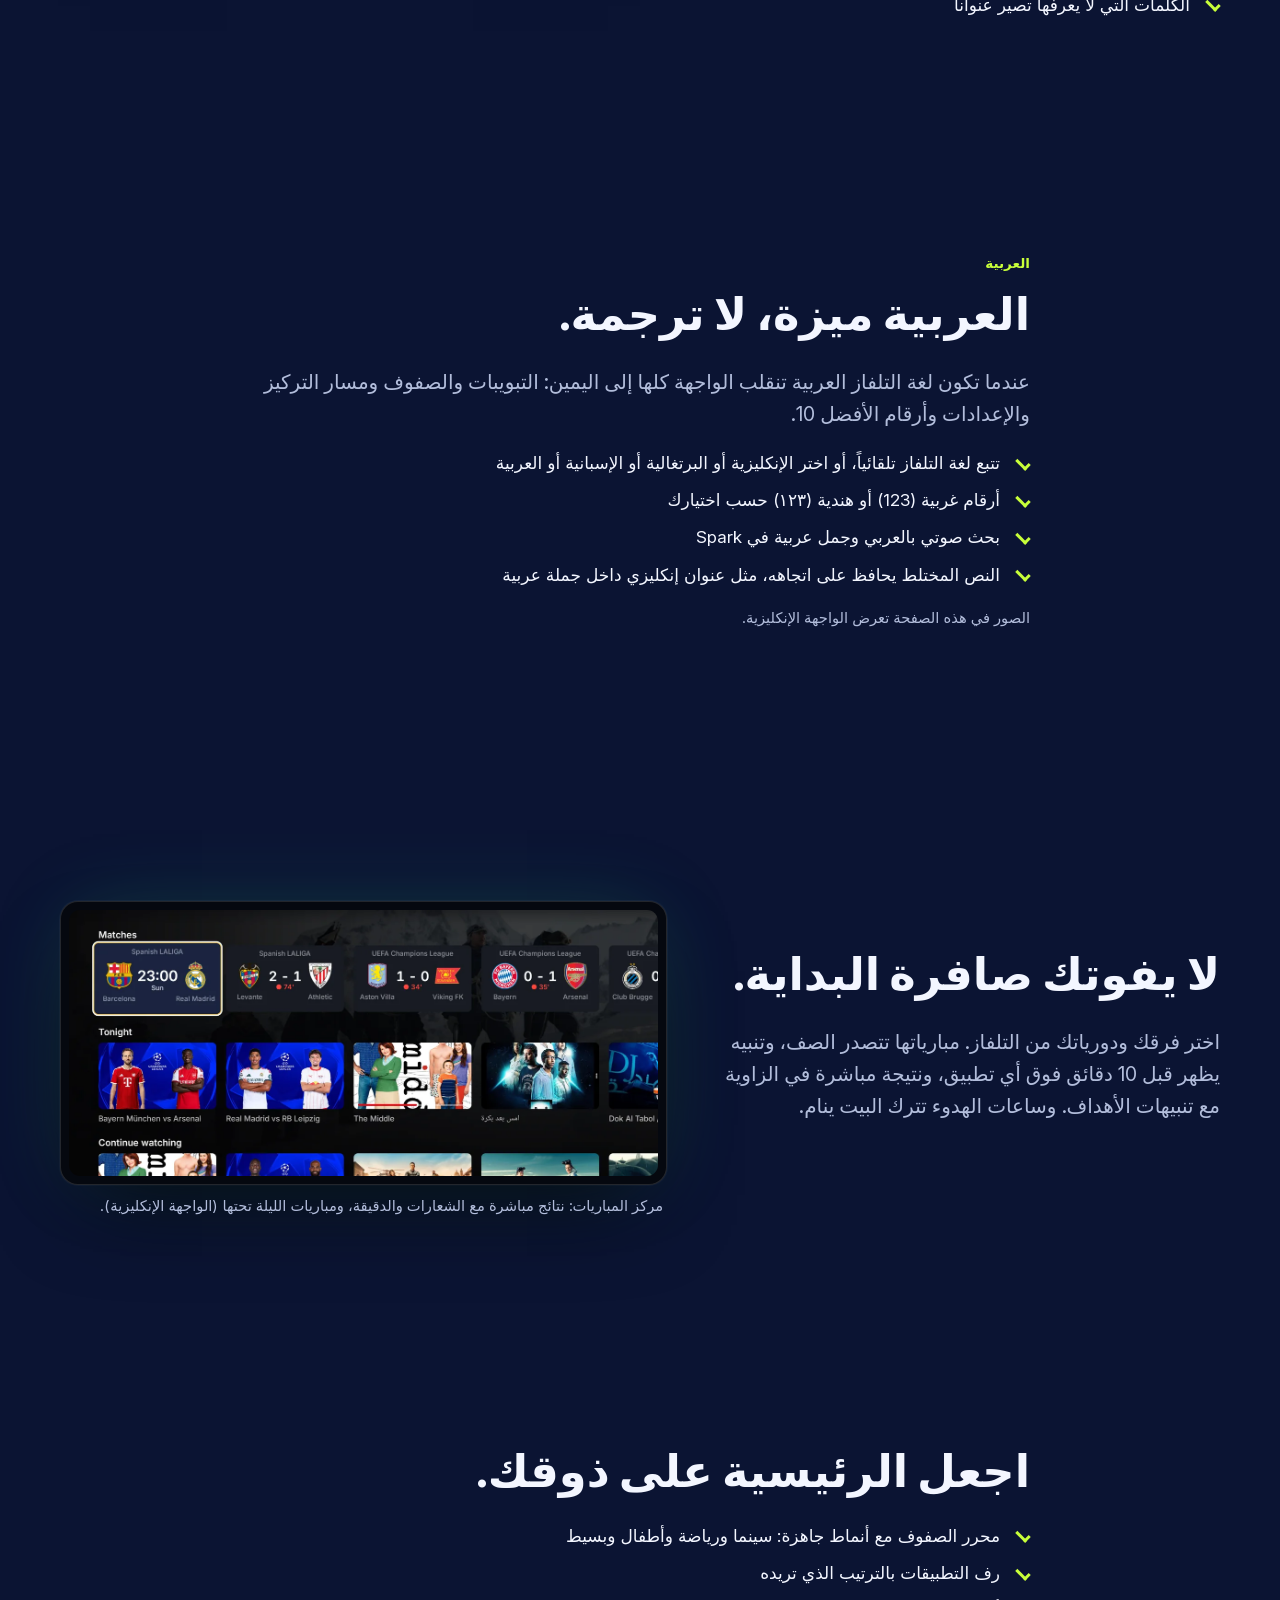
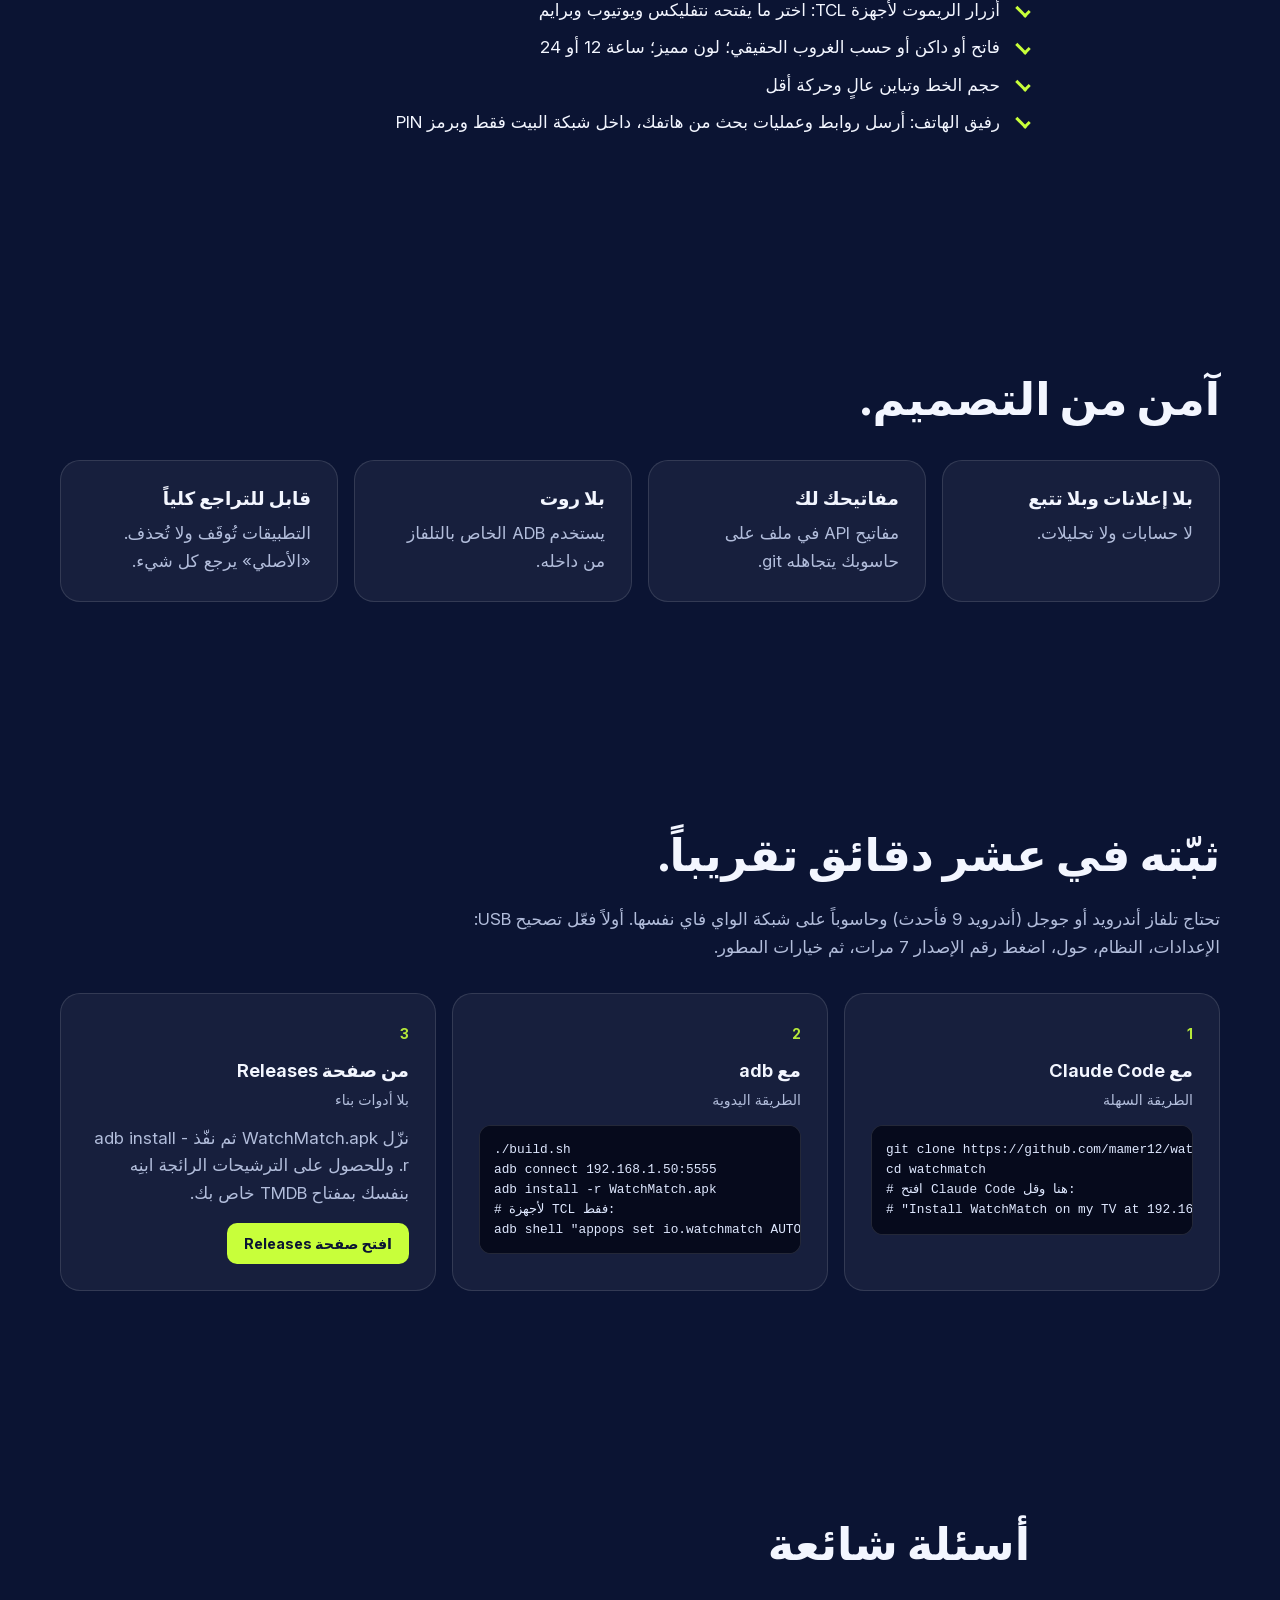
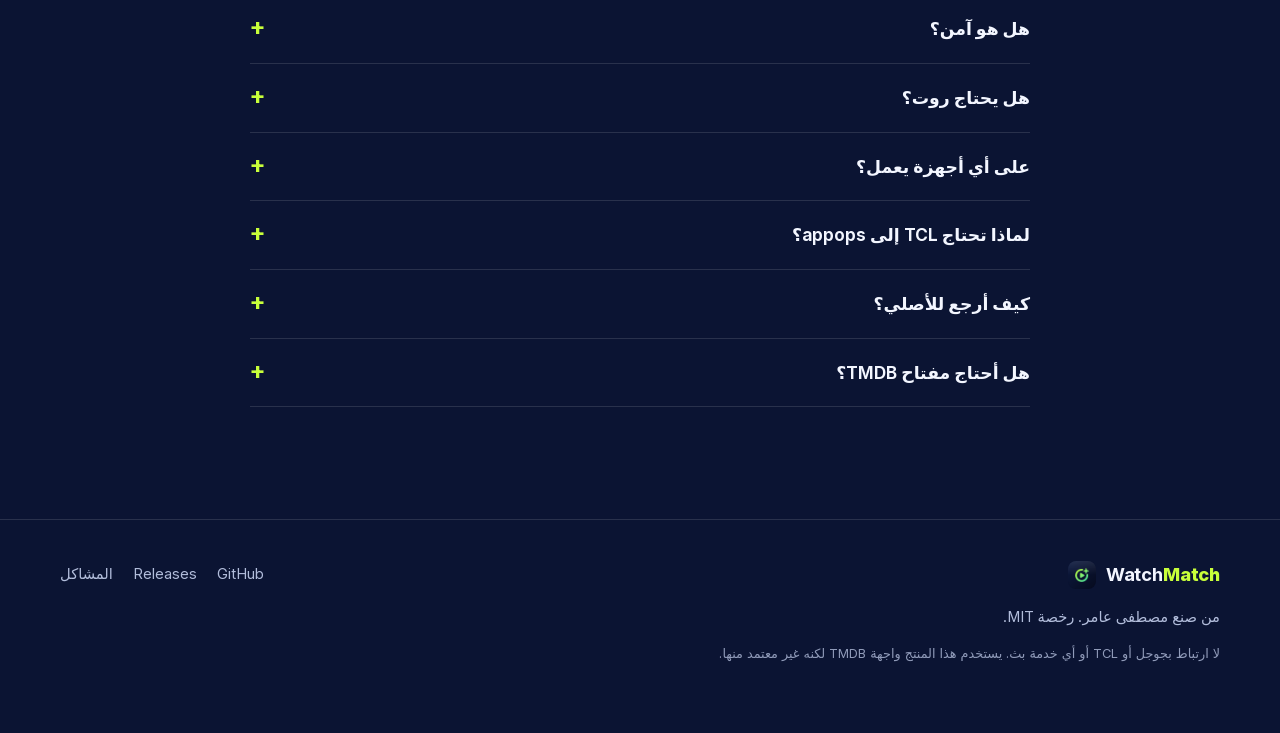
==== commit 7149eed4: "Site: drop the Portuguese page, add the GitHub icon at the top and on the landing The website is now" ====
--- a/docs/ar/index.html
+++ b/docs/ar/index.html
@@ -7,7 +7,7 @@
   <title>WatchMatch: شاشة رئيسية سريعة وبلا إعلانات لتلفازك</title>
   <meta name="description" content="شاشة رئيسية مفتوحة المصدر لتلفاز أندرويد وجوجل، مع بحث Spark بالجمل العربية والإنكليزية، وواجهة عربية كاملة من اليمين إلى اليسار، ونتائج المباريات المباشرة وبلا إعلانات. زر واحد يرجع كل شيء.">
   <link rel="canonical" href="https://mamer12.github.io/watchmatch/ar/">
-  <link rel="alternate" hreflang="en" href="https://mamer12.github.io/watchmatch/"><link rel="alternate" hreflang="pt-BR" href="https://mamer12.github.io/watchmatch/pt/"><link rel="alternate" hreflang="ar" href="https://mamer12.github.io/watchmatch/ar/"><link rel="alternate" hreflang="x-default" href="https://mamer12.github.io/watchmatch/">
+  <link rel="alternate" hreflang="en" href="https://mamer12.github.io/watchmatch/"><link rel="alternate" hreflang="ar" href="https://mamer12.github.io/watchmatch/ar/"><link rel="alternate" hreflang="x-default" href="https://mamer12.github.io/watchmatch/">
   <meta name="theme-color" content="#0B1433">
   <meta property="og:type" content="website">
   <meta property="og:locale" content="ar_AR">
@@ -31,9 +31,9 @@
 <a class="skip" href="#main">انتقل إلى المحتوى</a>
 <header class="nav" id="nav">
   <a class="brand" href="#top" aria-label="WatchMatch"><img src="../assets/icon-512.png" alt="" width="32" height="32"><span>Watch<b>Match</b></span></a>
-  <nav class="links" aria-label="المزايا"><a href="#features">المزايا</a><a href="#spark">Spark</a><a href="#arabic">العربية</a><a href="#install">التثبيت</a><a href="#faq">أسئلة</a><a href="https://github.com/mamer12/watchmatch">GitHub</a></nav>
-  <div class="nav-end">
-    <div class="langs" role="group" aria-label="اللغة"><a href="../" hreflang="en" lang="en" data-lang="en" aria-label="English">EN</a><a href="../pt/" hreflang="pt-BR" lang="pt-BR" data-lang="pt" aria-label="Português">PT</a><a href="../ar/" hreflang="ar" lang="ar" data-lang="ar" aria-label="العربية" aria-current="true">AR</a></div>
+  <nav class="links" aria-label="المزايا"><a href="#features">المزايا</a><a href="#spark">Spark</a><a href="#arabic">العربية</a><a href="#install">التثبيت</a><a href="#faq">أسئلة</a></nav>
+  <div class="nav-end"><a class="gh-link" href="https://github.com/mamer12/watchmatch" aria-label="مستودع GitHub" title="GitHub"><svg class="gh" viewBox="0 0 16 16" width="20" height="20" aria-hidden="true" focusable="false"><path fill="currentColor" d="M8 0C3.58 0 0 3.58 0 8c0 3.54 2.29 6.53 5.47 7.59.4.07.55-.17.55-.38 0-.19-.01-.82-.01-1.49-2.01.37-2.53-.49-2.69-.94-.09-.23-.48-.94-.82-1.13-.28-.15-.68-.52-.01-.53.63-.01 1.08.58 1.23.82.72 1.21 1.87.87 2.33.66.07-.52.28-.87.51-1.07-1.78-.2-3.64-.89-3.64-3.95 0-.87.31-1.59.82-2.15-.08-.2-.36-1.02.08-2.12 0 0 .67-.21 2.2.82a7.6 7.6 0 0 1 4 0c1.53-1.04 2.2-.82 2.2-.82.44 1.1.16 1.92.08 2.12.51.56.82 1.27.82 2.15 0 3.07-1.87 3.75-3.65 3.95.29.25.54.73.54 1.48 0 1.07-.01 1.93-.01 2.2 0 .21.15.46.55.38A8.01 8.01 0 0 0 16 8c0-4.42-3.58-8-8-8Z"/></svg></a>
+    <div class="langs" role="group" aria-label="اللغة"><a href="../" hreflang="en" lang="en" data-lang="en" aria-label="English">EN</a><a href="../ar/" hreflang="ar" lang="ar" data-lang="ar" aria-label="العربية" aria-current="true">AR</a></div>
     <a class="btn btn-sm" href="#install">ثبّت</a>
   </div>
 </header>
@@ -47,7 +47,7 @@
       <div class="cta">
         <a class="btn" href="#install">ثبّته خلال 10 دقائق</a>
         <a class="btn btn-ghost" href="https://github.com/mamer12/watchmatch/releases">تحميل APK</a>
-        <a class="btn btn-link" href="https://github.com/mamer12/watchmatch">على GitHub</a>
+        <a class="btn btn-ghost btn-gh btn-icon" href="https://github.com/mamer12/watchmatch" aria-label="مستودع GitHub" title="GitHub"><svg class="gh" viewBox="0 0 16 16" width="20" height="20" aria-hidden="true" focusable="false"><path fill="currentColor" d="M8 0C3.58 0 0 3.58 0 8c0 3.54 2.29 6.53 5.47 7.59.4.07.55-.17.55-.38 0-.19-.01-.82-.01-1.49-2.01.37-2.53-.49-2.69-.94-.09-.23-.48-.94-.82-1.13-.28-.15-.68-.52-.01-.53.63-.01 1.08.58 1.23.82.72 1.21 1.87.87 2.33.66.07-.52.28-.87.51-1.07-1.78-.2-3.64-.89-3.64-3.95 0-.87.31-1.59.82-2.15-.08-.2-.36-1.02.08-2.12 0 0 .67-.21 2.2.82a7.6 7.6 0 0 1 4 0c1.53-1.04 2.2-.82 2.2-.82.44 1.1.16 1.92.08 2.12.51.56.82 1.27.82 2.15 0 3.07-1.87 3.75-3.65 3.95.29.25.54.73.54 1.48 0 1.07-.01 1.93-.01 2.2 0 .21.15.46.55.38A8.01 8.01 0 0 0 16 8c0-4.42-3.58-8-8-8Z"/></svg></a>
       </div>
       <ul class="badges"><li>بيتا</li><li>رخصة MIT</li><li>مفتوح المصدر</li><li>عربي بالكامل RTL</li><li>بلا روت</li><li>1.5 ميغابايت</li></ul>
     </div>
--- a/docs/styles.css
+++ b/docs/styles.css
@@ -202,3 +202,11 @@
   .flip2 { grid-template-columns: minmax(0, 1fr); }
 }
 @media (max-width: 980px) { .flip2 { grid-template-columns: minmax(0, 1fr); } }
+
+/* GitHub mark: in the header and on the landing button */
+.gh-link { display: inline-flex; align-items: center; justify-content: center; width: 36px; height: 36px; border-radius: 999px; color: var(--muted); }
+.gh-link:hover, .gh-link:focus-visible { color: var(--text, #fff); background: var(--line); }
+.btn-gh { display: inline-flex; align-items: center; gap: 8px; }
+.btn-gh .gh { flex: none; }
+.btn-icon { padding-left: 14px; padding-right: 14px; }
+.btn-icon .gh { width: 22px; height: 22px; }
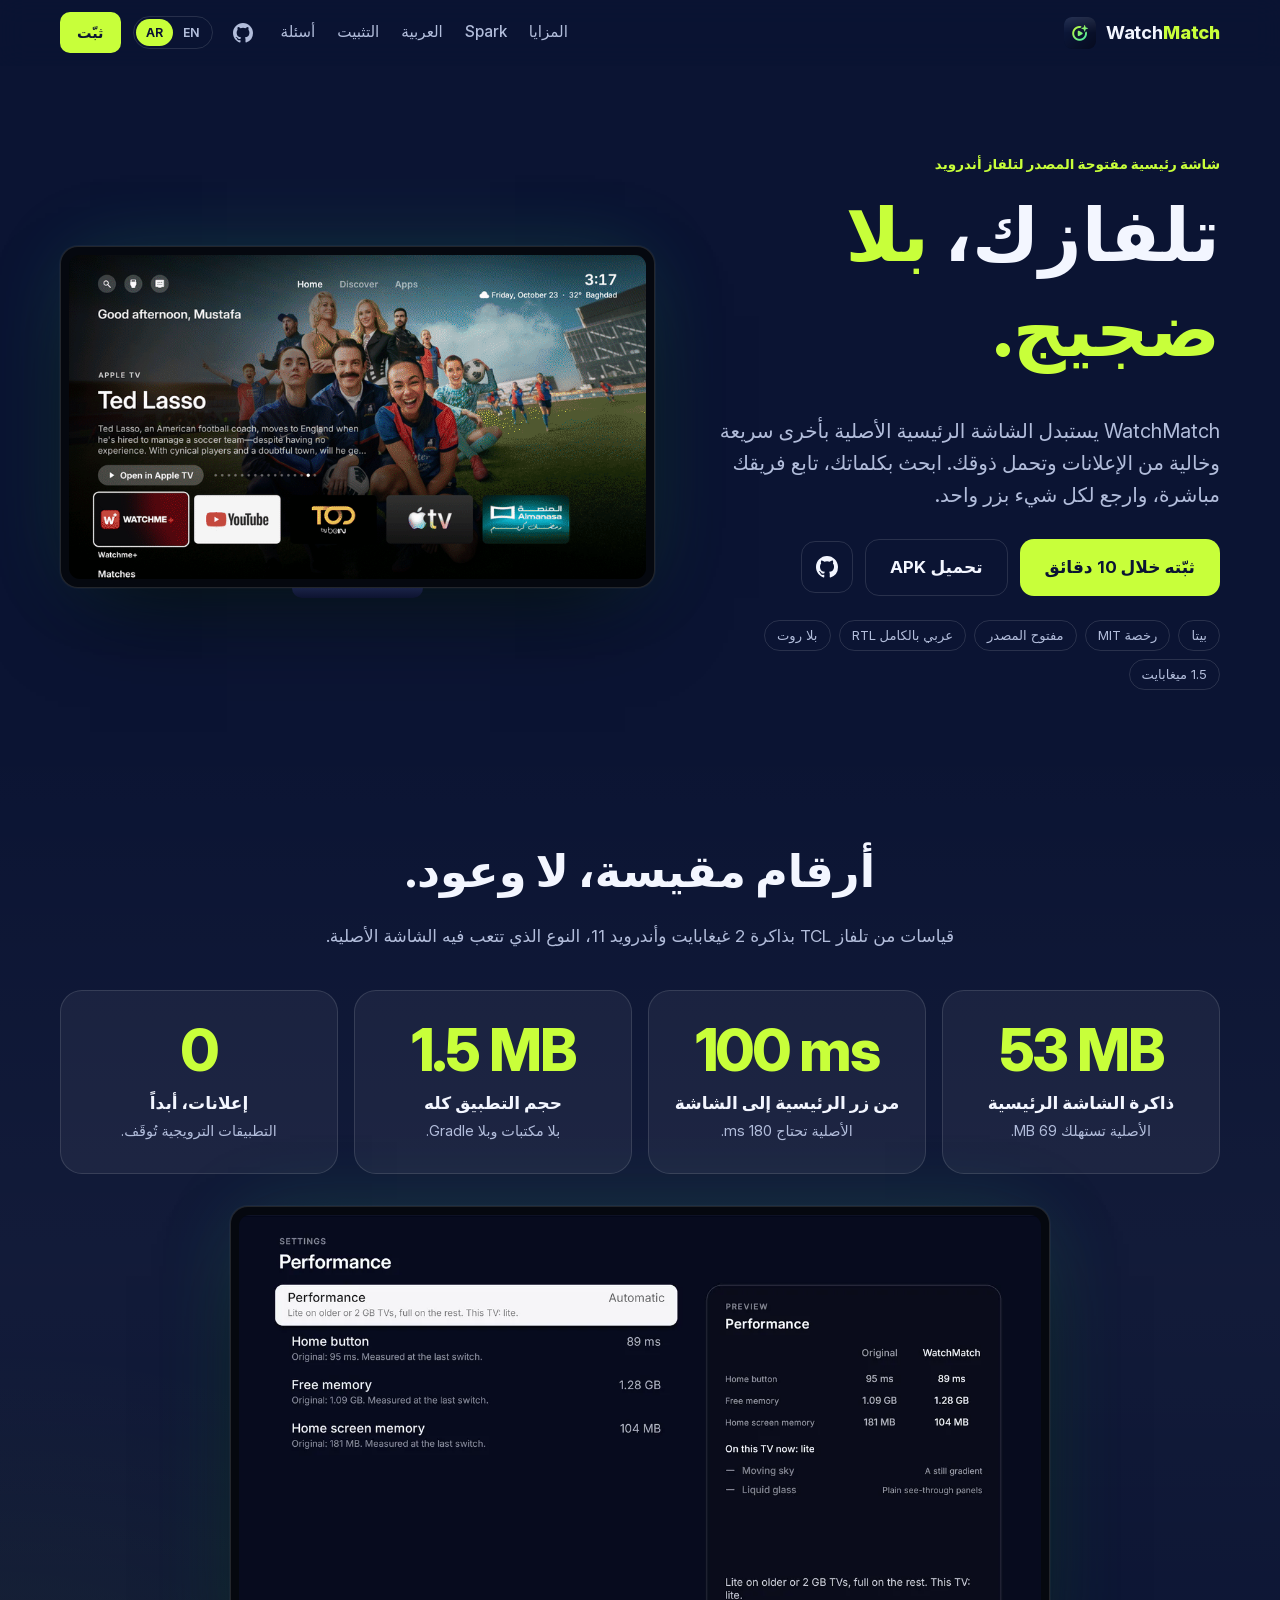
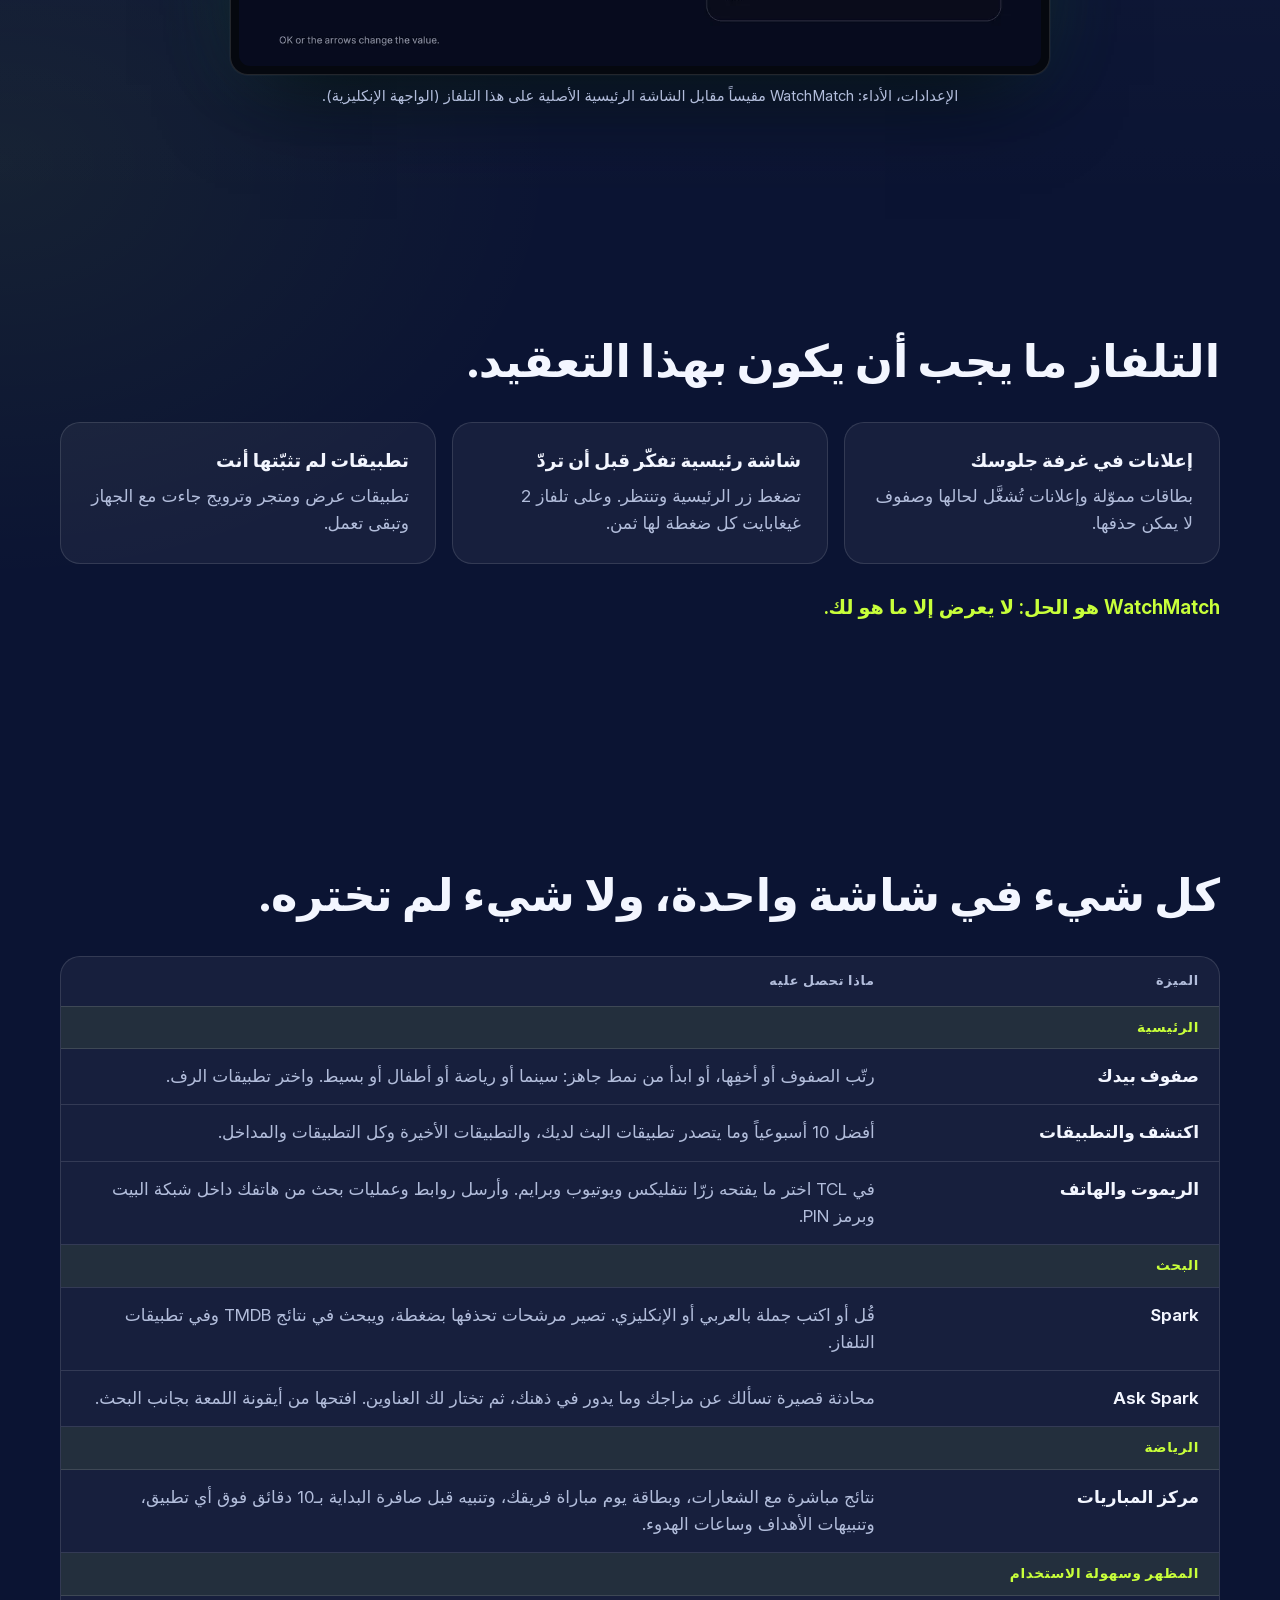
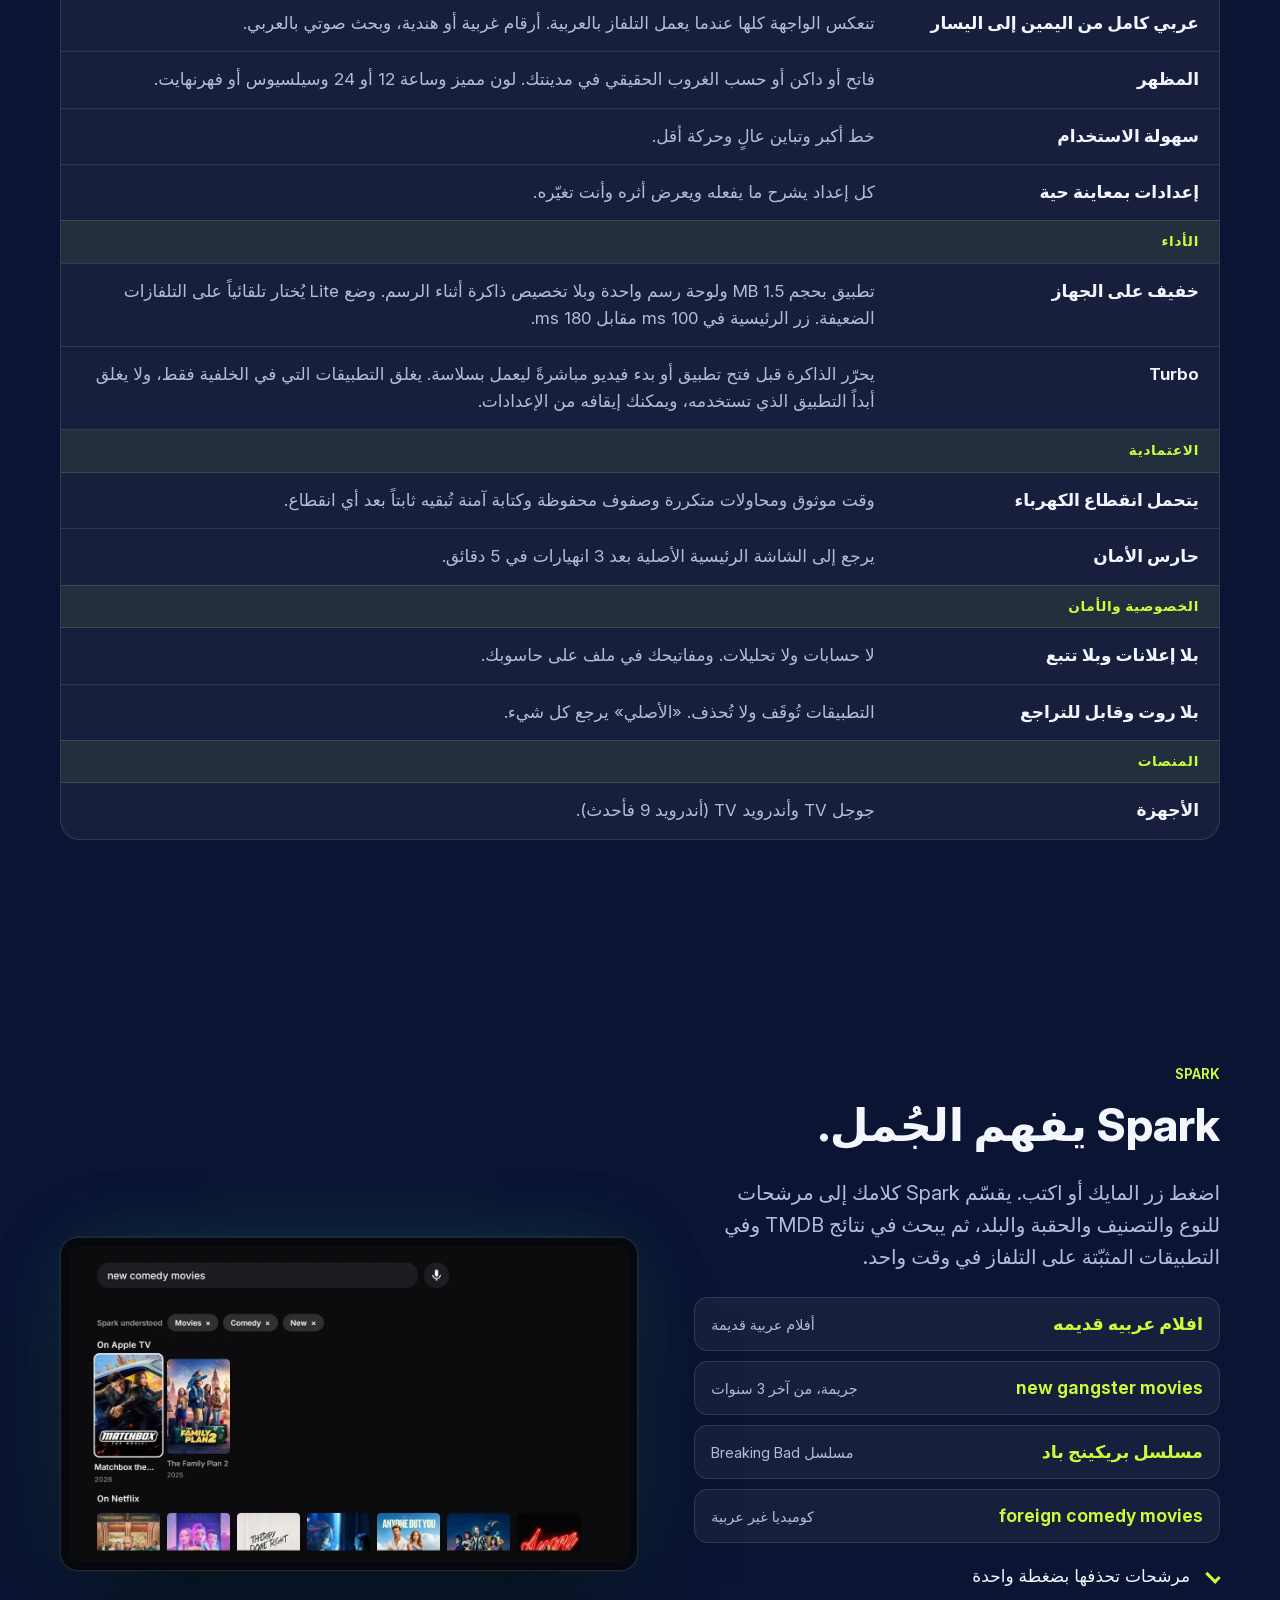
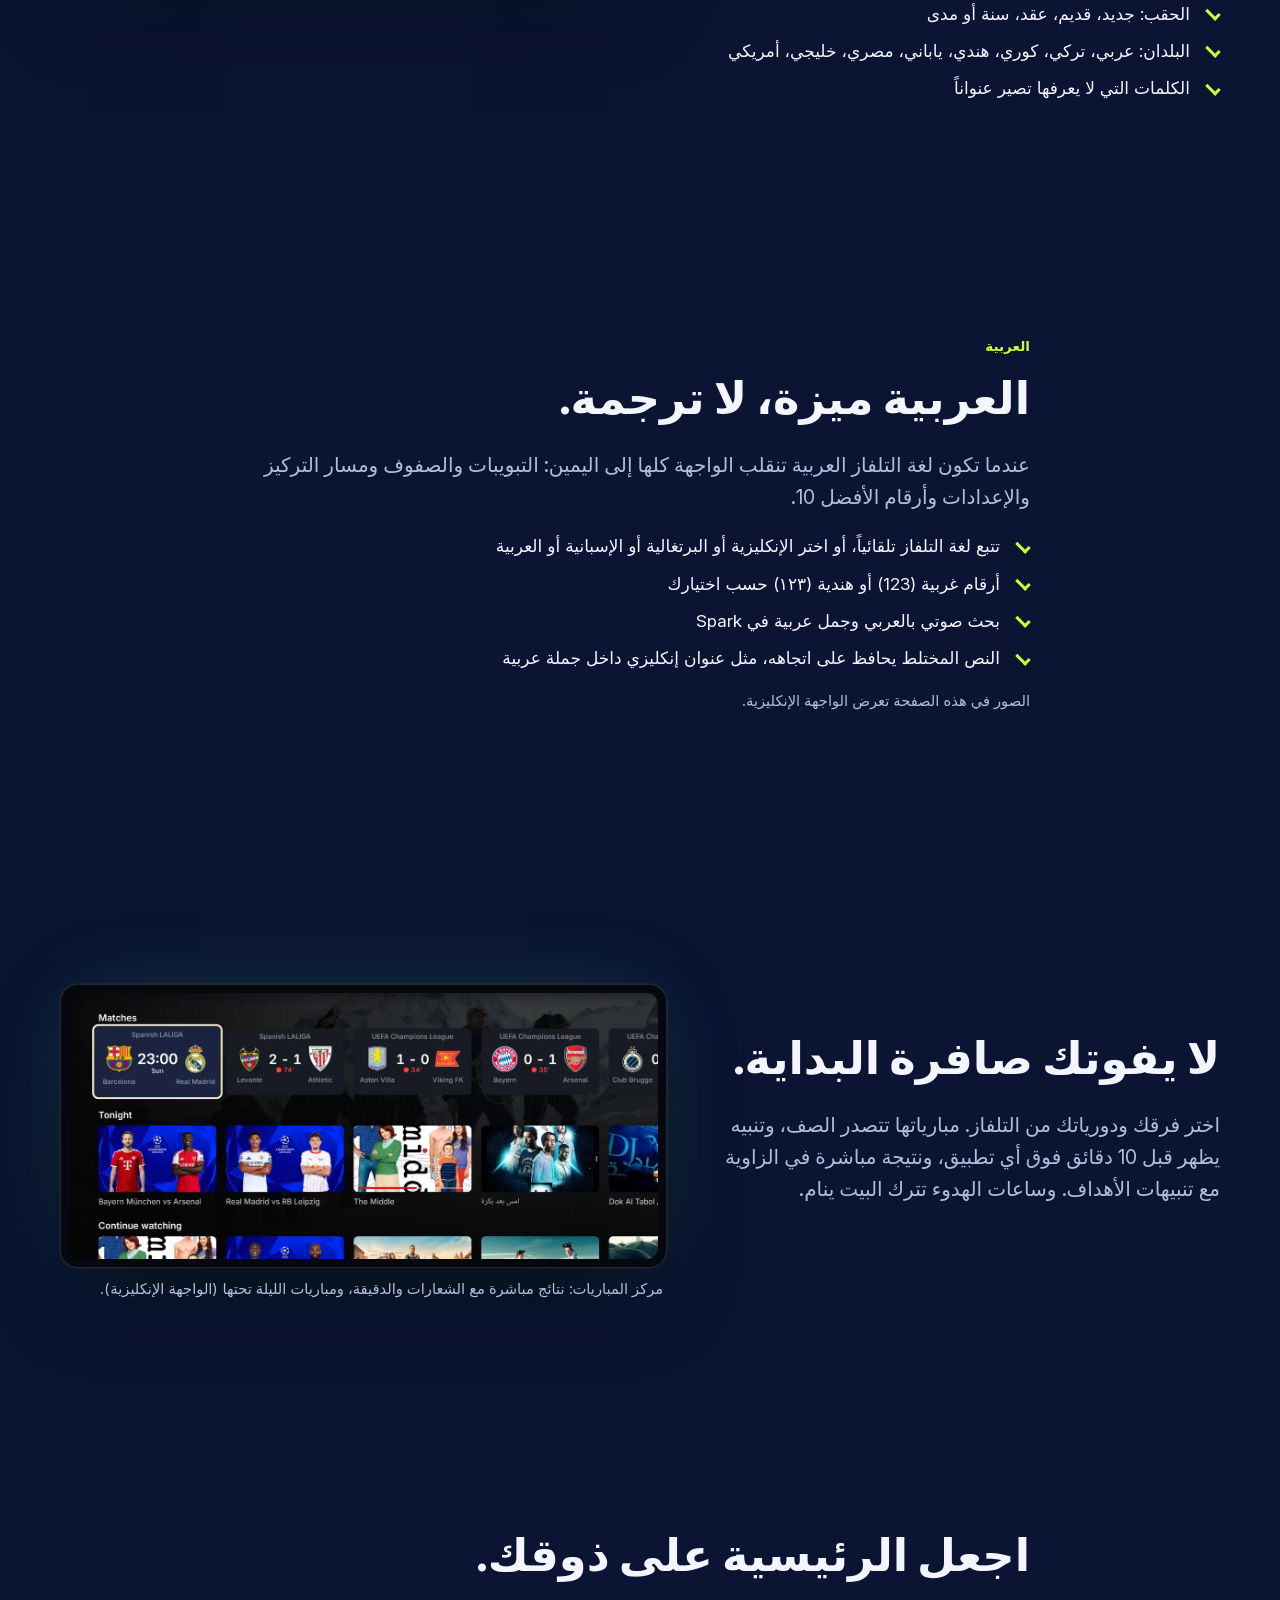
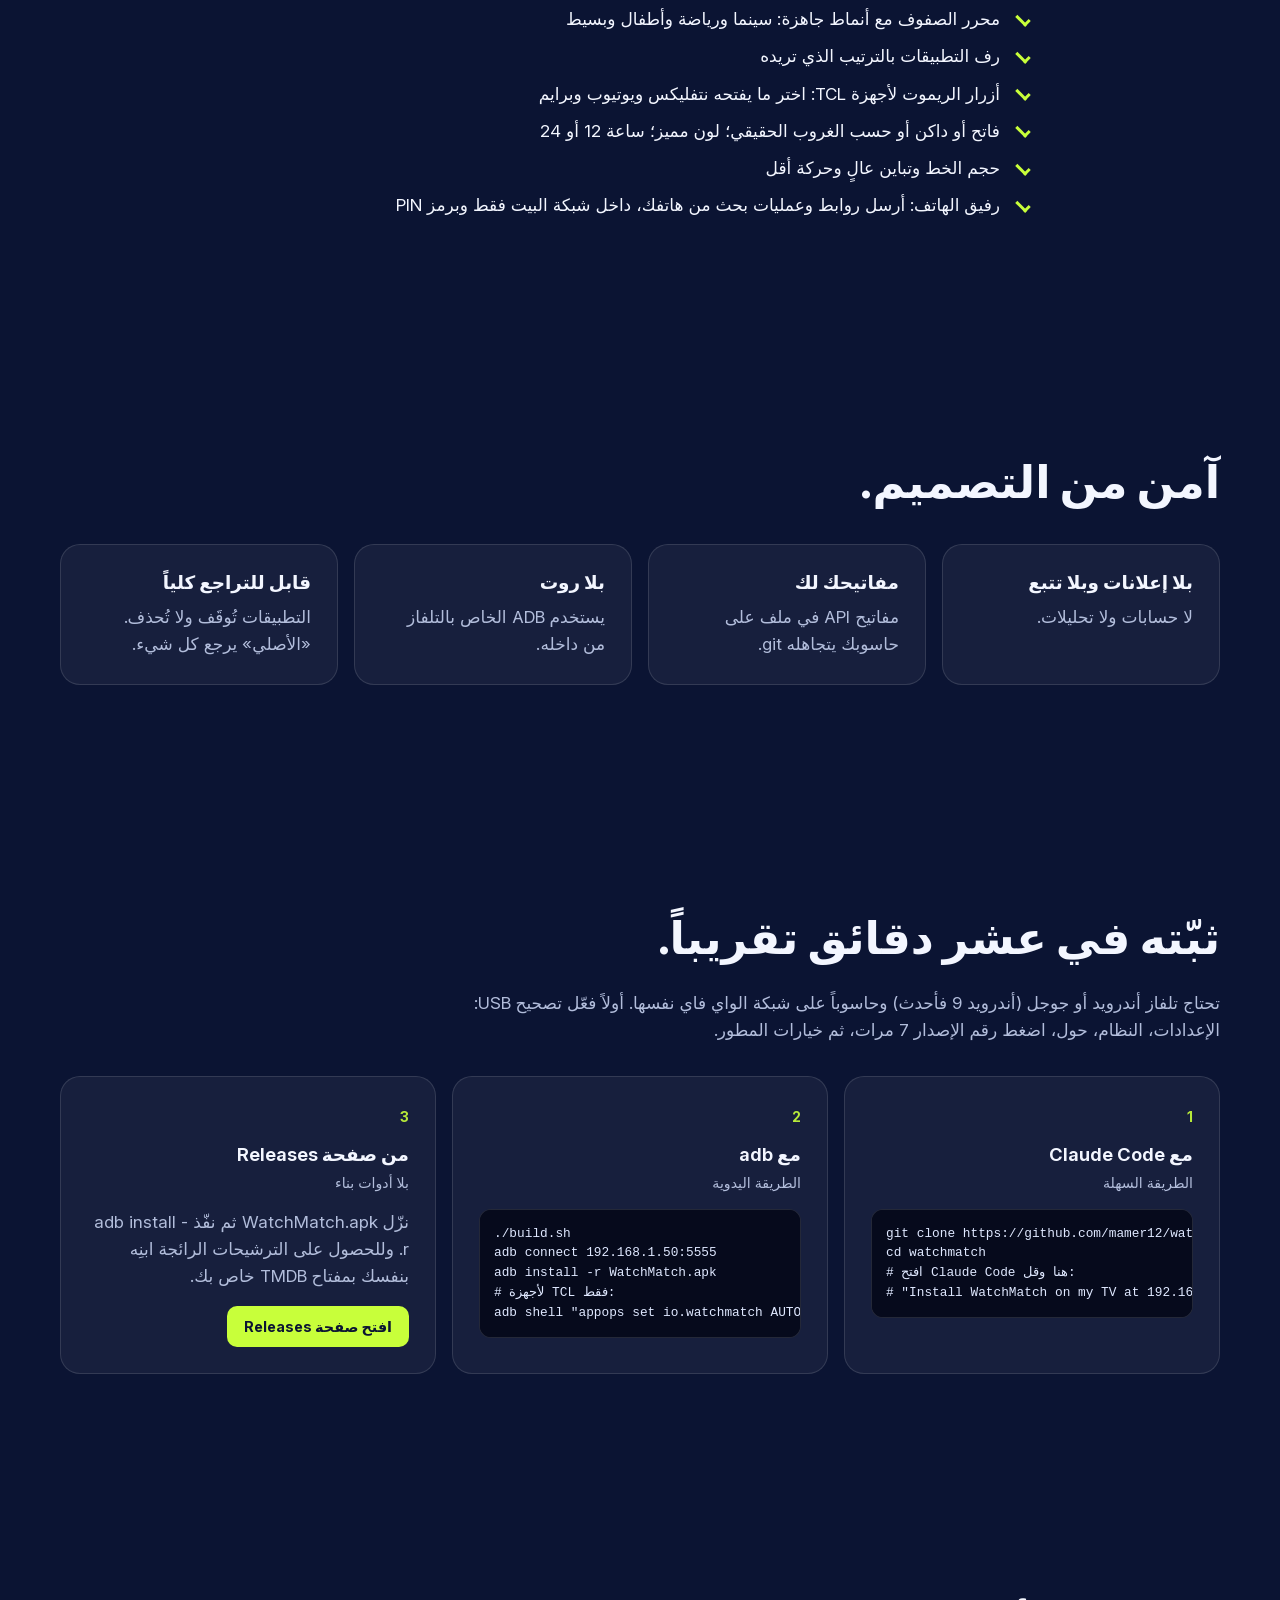
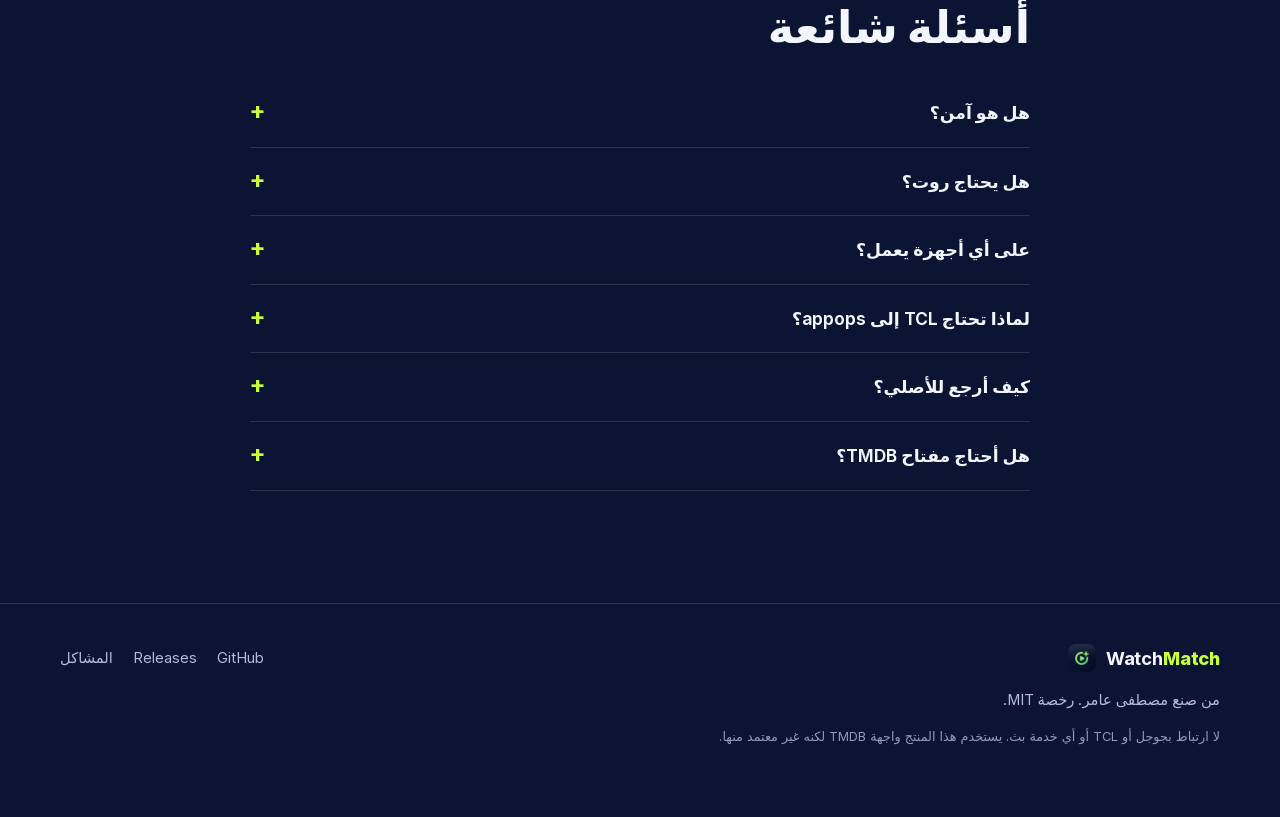
==== commit 23de9fbb: "Turbo: free background memory just before an app or a video opens When free memory is low, Turbo dro" ====
--- a/docs/ar/index.html
+++ b/docs/ar/index.html
@@ -75,7 +75,7 @@
 <section id="features" class="features">
   <div class="wrap">
     <h2>كل شيء في شاشة واحدة، ولا شيء لم تختره.</h2>
-    <div class="ft-wrap" data-reveal><table class="ft"><thead><tr><th scope="col">الميزة</th><th scope="col">ماذا تحصل عليه</th></tr></thead><tbody><tr class="grp"><th colspan="2" scope="colgroup">الرئيسية</th></tr><tr><th scope="row">صفوف بيدك</th><td>رتّب الصفوف أو أخفِها، أو ابدأ من نمط جاهز: سينما أو رياضة أو أطفال أو بسيط. واختر تطبيقات الرف.</td></tr><tr><th scope="row">اكتشف والتطبيقات</th><td>أفضل 10 أسبوعياً وما يتصدر تطبيقات البث لديك، والتطبيقات الأخيرة وكل التطبيقات والمداخل.</td></tr><tr><th scope="row">الريموت والهاتف</th><td>في TCL اختر ما يفتحه زرّا نتفليكس ويوتيوب وبرايم. وأرسل روابط وعمليات بحث من هاتفك داخل شبكة البيت وبرمز PIN.</td></tr><tr class="grp"><th colspan="2" scope="colgroup">البحث</th></tr><tr><th scope="row">Spark</th><td>قُل أو اكتب جملة بالعربي أو الإنكليزي. تصير مرشحات تحذفها بضغطة، ويبحث في نتائج TMDB وفي تطبيقات التلفاز.</td></tr><tr><th scope="row">Ask Spark</th><td>محادثة قصيرة تسألك عن مزاجك وما يدور في ذهنك، ثم تختار لك العناوين. افتحها من أيقونة اللمعة بجانب البحث.</td></tr><tr class="grp"><th colspan="2" scope="colgroup">الرياضة</th></tr><tr><th scope="row">مركز المباريات</th><td>نتائج مباشرة مع الشعارات، وبطاقة يوم مباراة فريقك، وتنبيه قبل صافرة البداية بـ10 دقائق فوق أي تطبيق، وتنبيهات الأهداف وساعات الهدوء.</td></tr><tr class="grp"><th colspan="2" scope="colgroup">المظهر وسهولة الاستخدام</th></tr><tr><th scope="row">عربي كامل من اليمين إلى اليسار</th><td>تنعكس الواجهة كلها عندما يعمل التلفاز بالعربية. أرقام غربية أو هندية، وبحث صوتي بالعربي.</td></tr><tr><th scope="row">المظهر</th><td>فاتح أو داكن أو حسب الغروب الحقيقي في مدينتك. لون مميز وساعة 12 أو 24 وسيلسيوس أو فهرنهايت.</td></tr><tr><th scope="row">سهولة الاستخدام</th><td>خط أكبر وتباين عالٍ وحركة أقل.</td></tr><tr><th scope="row">إعدادات بمعاينة حية</th><td>كل إعداد يشرح ما يفعله ويعرض أثره وأنت تغيّره.</td></tr><tr class="grp"><th colspan="2" scope="colgroup">الأداء</th></tr><tr><th scope="row">خفيف على الجهاز</th><td>تطبيق بحجم 1.5 MB ولوحة رسم واحدة وبلا تخصيص ذاكرة أثناء الرسم. وضع Lite يُختار تلقائياً على التلفازات الضعيفة. زر الرئيسية في 100 ms مقابل 180 ms.</td></tr><tr class="grp"><th colspan="2" scope="colgroup">الاعتمادية</th></tr><tr><th scope="row">يتحمل انقطاع الكهرباء</th><td>وقت موثوق ومحاولات متكررة وصفوف محفوظة وكتابة آمنة تُبقيه ثابتاً بعد أي انقطاع.</td></tr><tr><th scope="row">حارس الأمان</th><td>يرجع إلى الشاشة الرئيسية الأصلية بعد 3 انهيارات في 5 دقائق.</td></tr><tr class="grp"><th colspan="2" scope="colgroup">الخصوصية والأمان</th></tr><tr><th scope="row">بلا إعلانات وبلا تتبع</th><td>لا حسابات ولا تحليلات. ومفاتيحك في ملف على حاسوبك.</td></tr><tr><th scope="row">بلا روت وقابل للتراجع</th><td>التطبيقات تُوقَف ولا تُحذف. «الأصلي» يرجع كل شيء.</td></tr><tr class="grp"><th colspan="2" scope="colgroup">المنصات</th></tr><tr><th scope="row">الأجهزة</th><td>جوجل TV وأندرويد TV (أندرويد 9 فأحدث).</td></tr></tbody></table></div>
+    <div class="ft-wrap" data-reveal><table class="ft"><thead><tr><th scope="col">الميزة</th><th scope="col">ماذا تحصل عليه</th></tr></thead><tbody><tr class="grp"><th colspan="2" scope="colgroup">الرئيسية</th></tr><tr><th scope="row">صفوف بيدك</th><td>رتّب الصفوف أو أخفِها، أو ابدأ من نمط جاهز: سينما أو رياضة أو أطفال أو بسيط. واختر تطبيقات الرف.</td></tr><tr><th scope="row">اكتشف والتطبيقات</th><td>أفضل 10 أسبوعياً وما يتصدر تطبيقات البث لديك، والتطبيقات الأخيرة وكل التطبيقات والمداخل.</td></tr><tr><th scope="row">الريموت والهاتف</th><td>في TCL اختر ما يفتحه زرّا نتفليكس ويوتيوب وبرايم. وأرسل روابط وعمليات بحث من هاتفك داخل شبكة البيت وبرمز PIN.</td></tr><tr class="grp"><th colspan="2" scope="colgroup">البحث</th></tr><tr><th scope="row">Spark</th><td>قُل أو اكتب جملة بالعربي أو الإنكليزي. تصير مرشحات تحذفها بضغطة، ويبحث في نتائج TMDB وفي تطبيقات التلفاز.</td></tr><tr><th scope="row">Ask Spark</th><td>محادثة قصيرة تسألك عن مزاجك وما يدور في ذهنك، ثم تختار لك العناوين. افتحها من أيقونة اللمعة بجانب البحث.</td></tr><tr class="grp"><th colspan="2" scope="colgroup">الرياضة</th></tr><tr><th scope="row">مركز المباريات</th><td>نتائج مباشرة مع الشعارات، وبطاقة يوم مباراة فريقك، وتنبيه قبل صافرة البداية بـ10 دقائق فوق أي تطبيق، وتنبيهات الأهداف وساعات الهدوء.</td></tr><tr class="grp"><th colspan="2" scope="colgroup">المظهر وسهولة الاستخدام</th></tr><tr><th scope="row">عربي كامل من اليمين إلى اليسار</th><td>تنعكس الواجهة كلها عندما يعمل التلفاز بالعربية. أرقام غربية أو هندية، وبحث صوتي بالعربي.</td></tr><tr><th scope="row">المظهر</th><td>فاتح أو داكن أو حسب الغروب الحقيقي في مدينتك. لون مميز وساعة 12 أو 24 وسيلسيوس أو فهرنهايت.</td></tr><tr><th scope="row">سهولة الاستخدام</th><td>خط أكبر وتباين عالٍ وحركة أقل.</td></tr><tr><th scope="row">إعدادات بمعاينة حية</th><td>كل إعداد يشرح ما يفعله ويعرض أثره وأنت تغيّره.</td></tr><tr class="grp"><th colspan="2" scope="colgroup">الأداء</th></tr><tr><th scope="row">خفيف على الجهاز</th><td>تطبيق بحجم 1.5 MB ولوحة رسم واحدة وبلا تخصيص ذاكرة أثناء الرسم. وضع Lite يُختار تلقائياً على التلفازات الضعيفة. زر الرئيسية في 100 ms مقابل 180 ms.</td></tr><tr><th scope="row">Turbo</th><td>يحرّر الذاكرة قبل فتح تطبيق أو بدء فيديو مباشرةً ليعمل بسلاسة. يغلق التطبيقات التي في الخلفية فقط، ولا يغلق أبداً التطبيق الذي تستخدمه، ويمكنك إيقافه من الإعدادات.</td></tr><tr class="grp"><th colspan="2" scope="colgroup">الاعتمادية</th></tr><tr><th scope="row">يتحمل انقطاع الكهرباء</th><td>وقت موثوق ومحاولات متكررة وصفوف محفوظة وكتابة آمنة تُبقيه ثابتاً بعد أي انقطاع.</td></tr><tr><th scope="row">حارس الأمان</th><td>يرجع إلى الشاشة الرئيسية الأصلية بعد 3 انهيارات في 5 دقائق.</td></tr><tr class="grp"><th colspan="2" scope="colgroup">الخصوصية والأمان</th></tr><tr><th scope="row">بلا إعلانات وبلا تتبع</th><td>لا حسابات ولا تحليلات. ومفاتيحك في ملف على حاسوبك.</td></tr><tr><th scope="row">بلا روت وقابل للتراجع</th><td>التطبيقات تُوقَف ولا تُحذف. «الأصلي» يرجع كل شيء.</td></tr><tr class="grp"><th colspan="2" scope="colgroup">المنصات</th></tr><tr><th scope="row">الأجهزة</th><td>جوجل TV وأندرويد TV (أندرويد 9 فأحدث).</td></tr></tbody></table></div>
   </div>
 </section>
 
